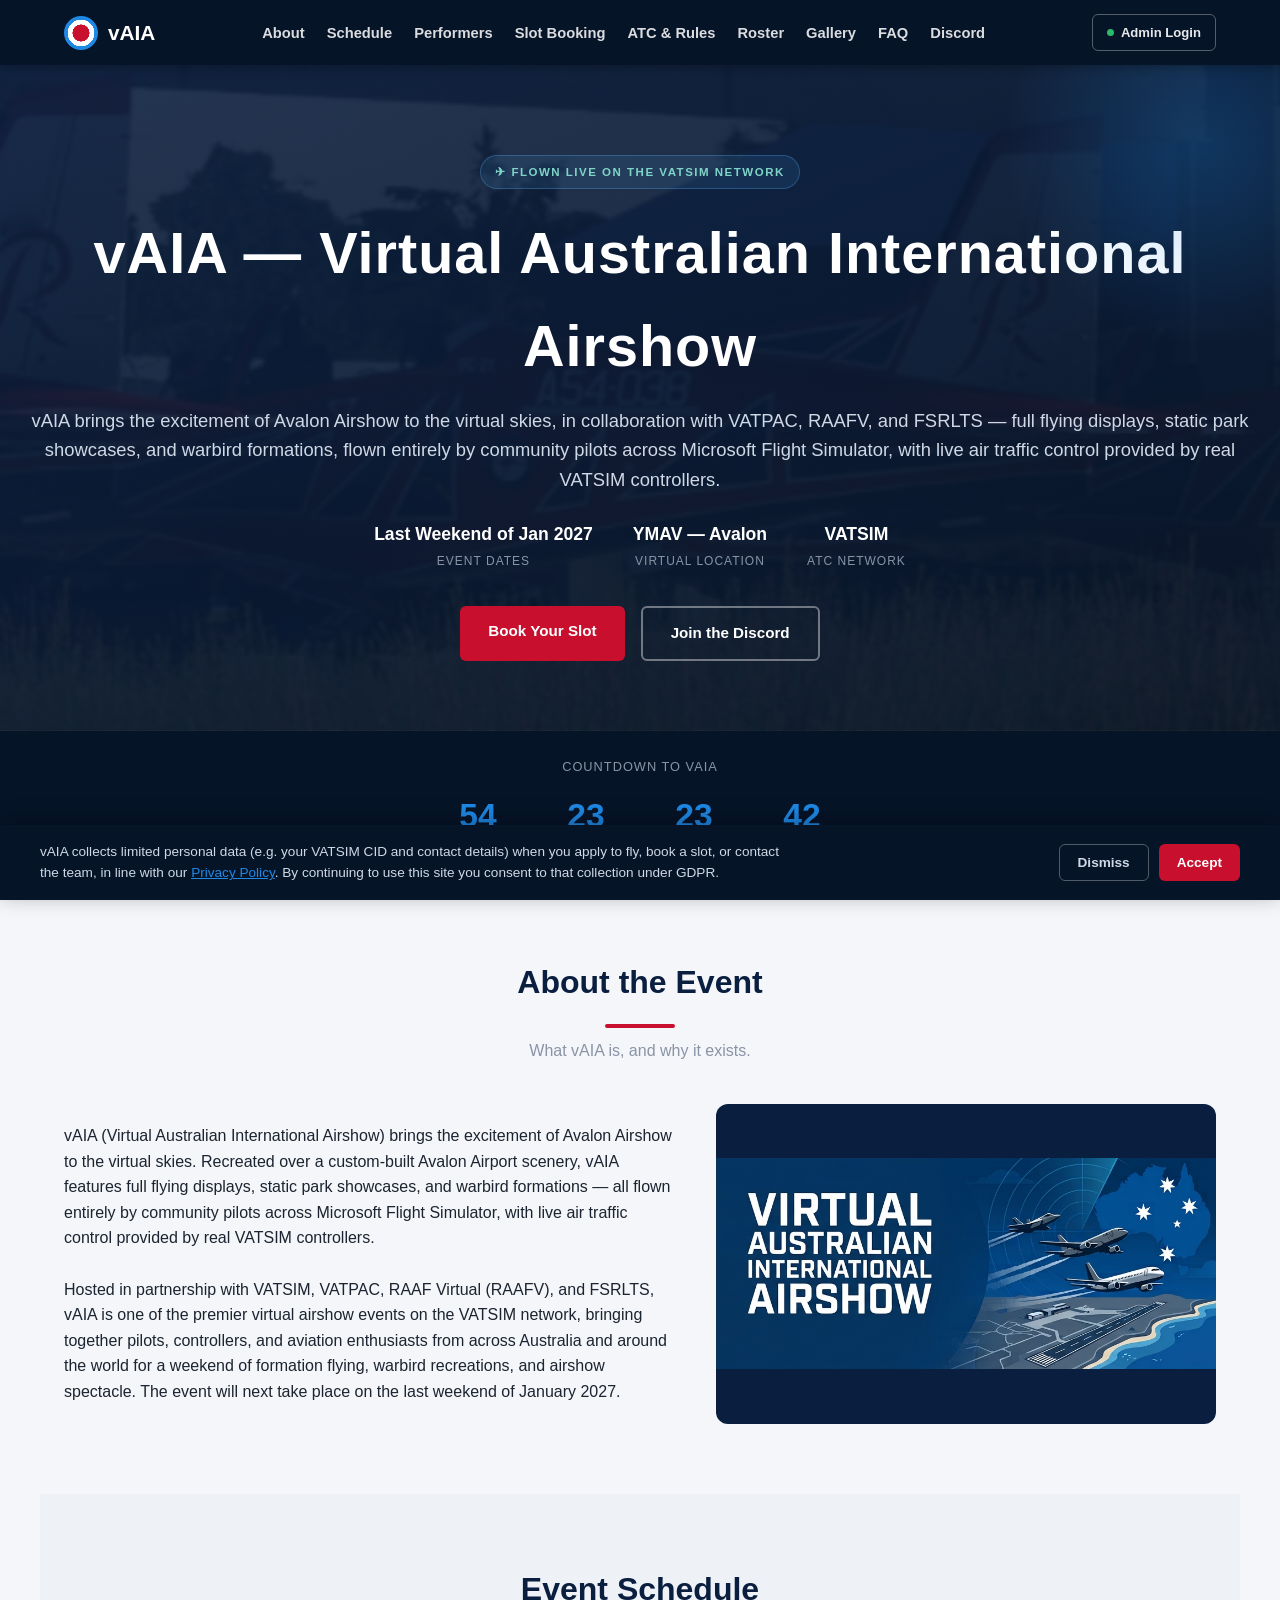
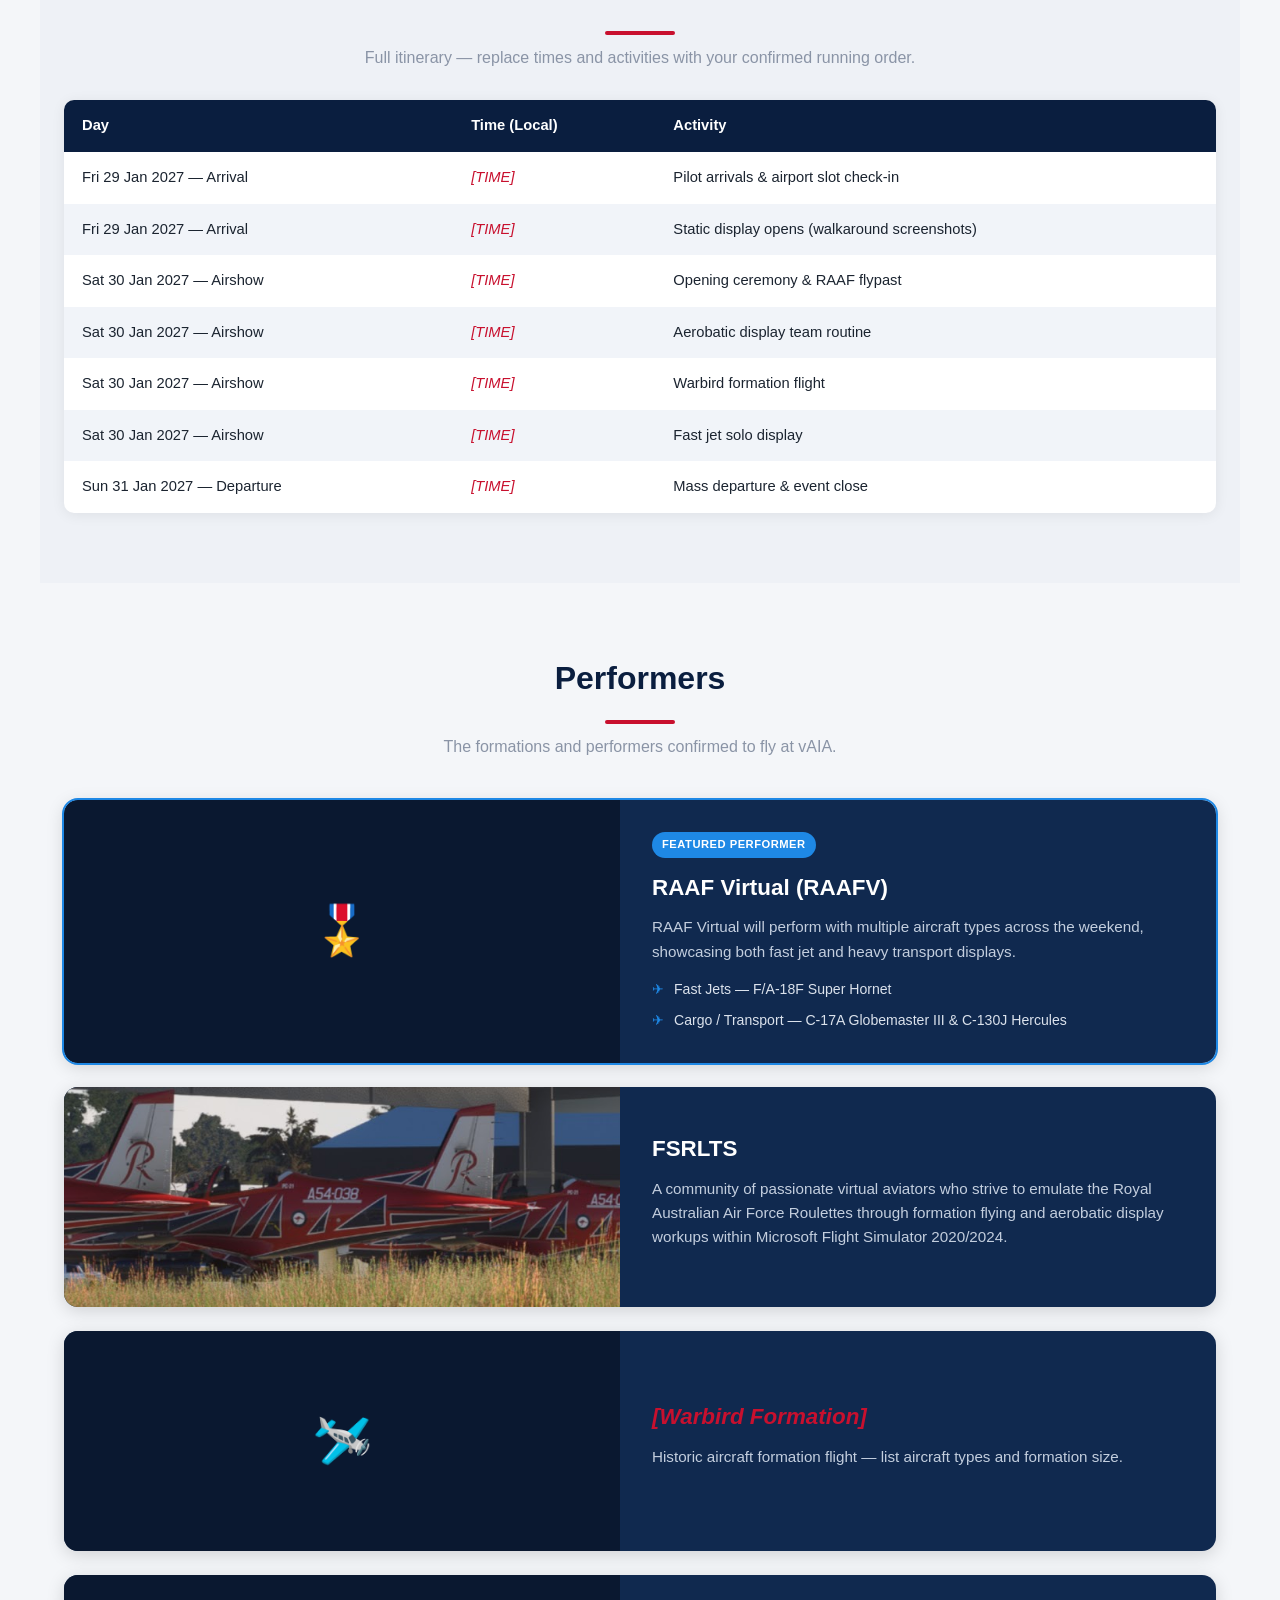
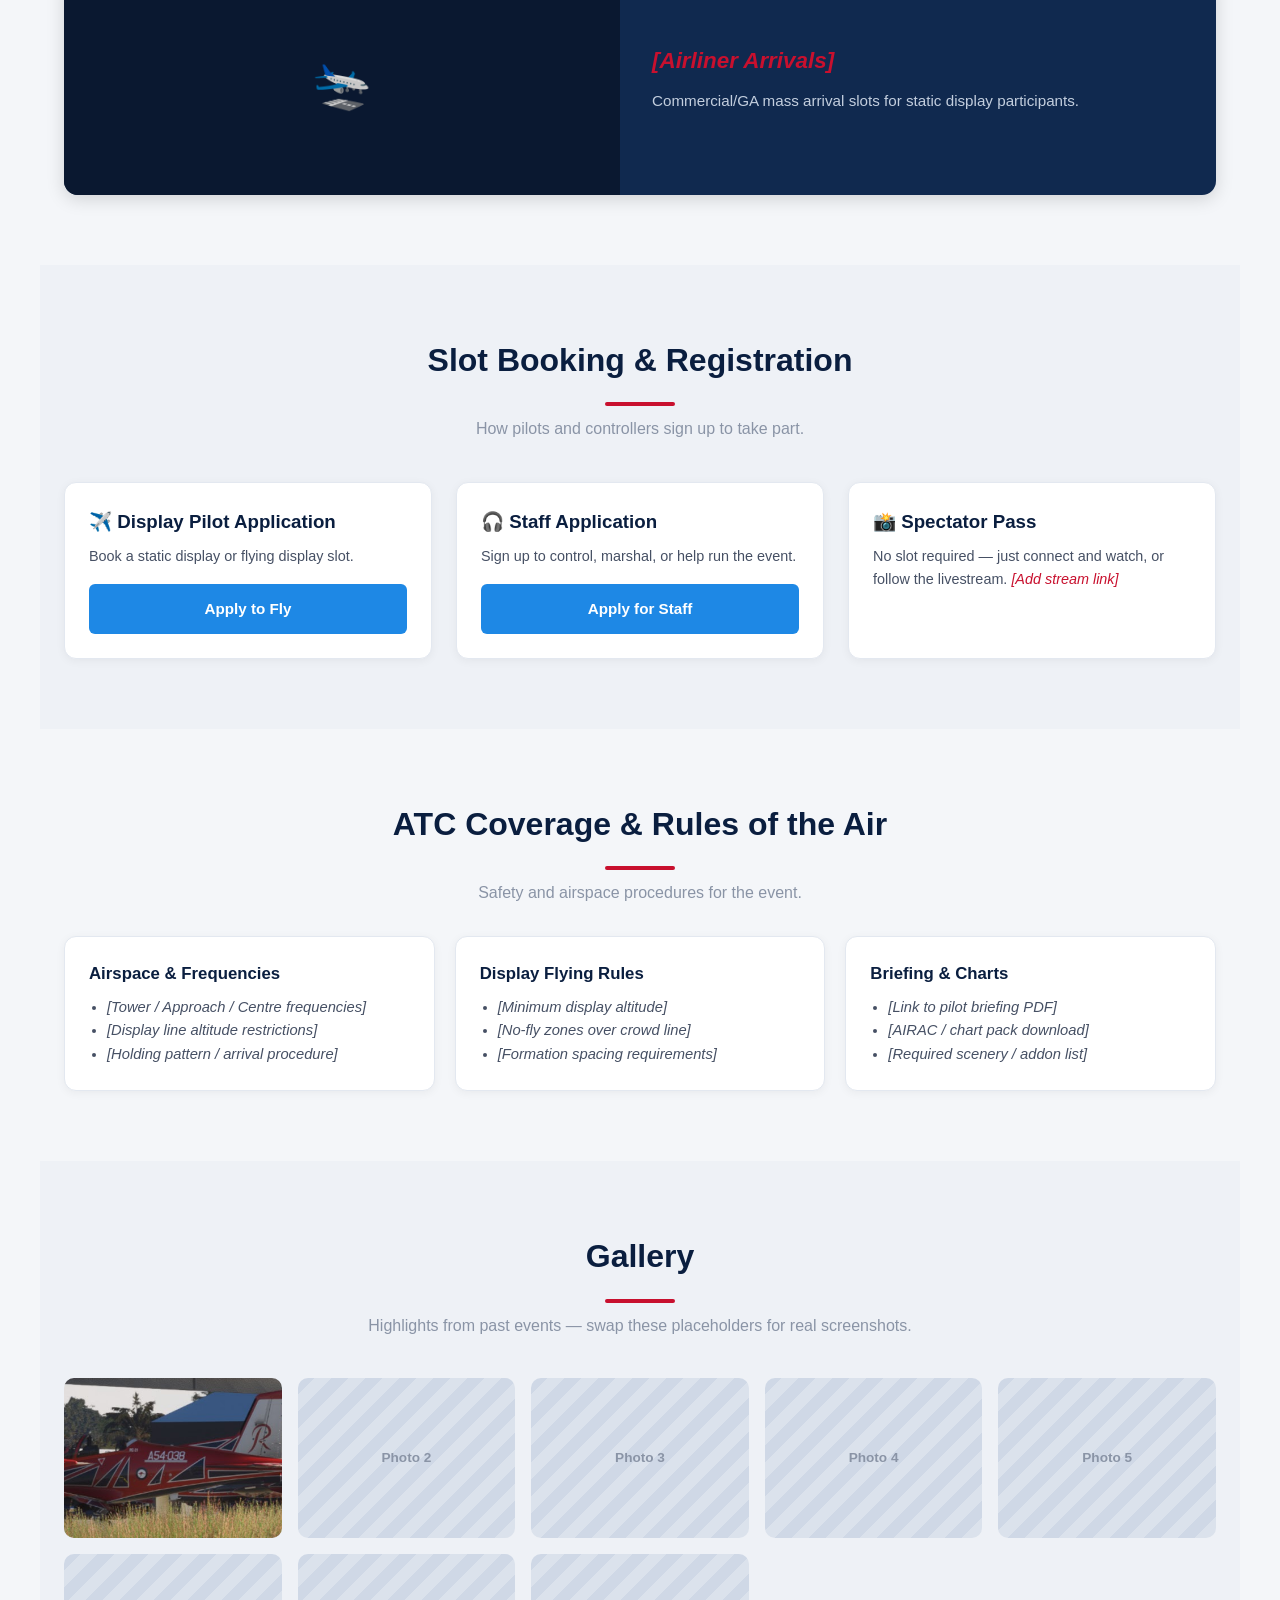
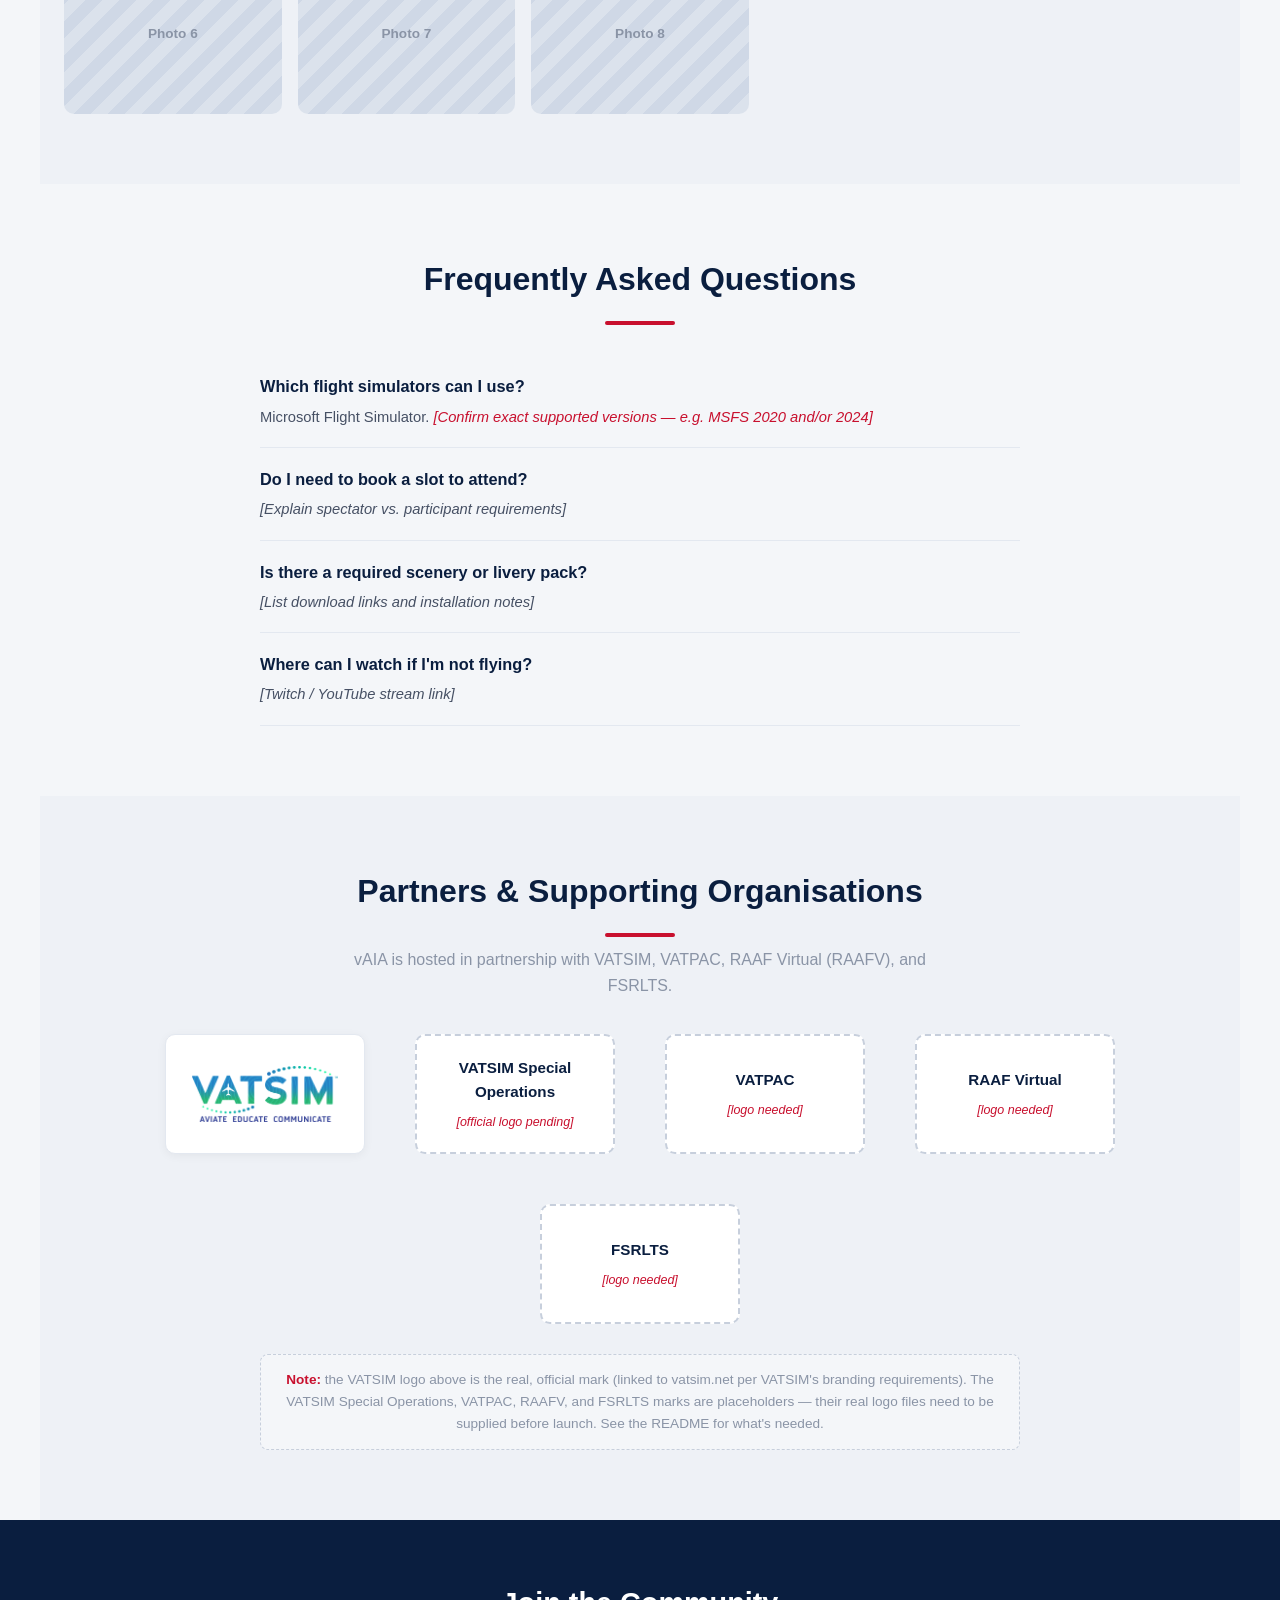
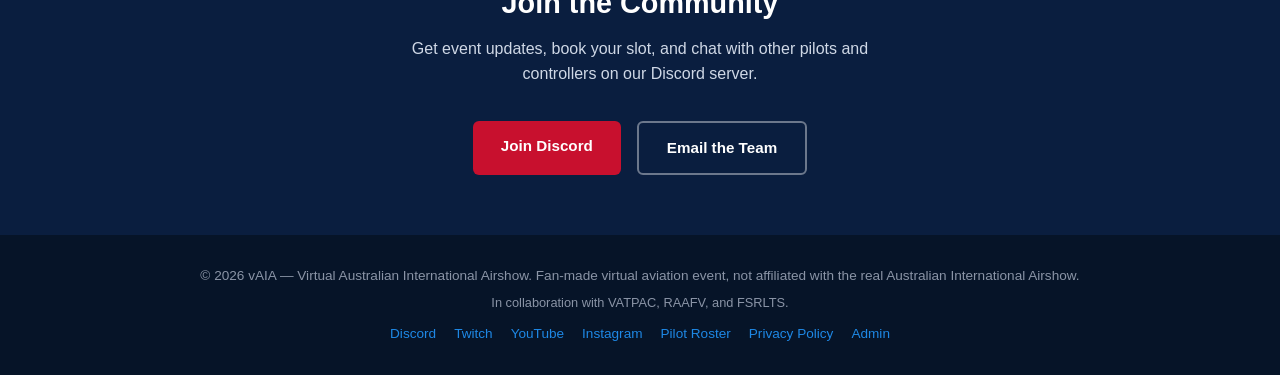
==== index.html @ a828936f "Reorganize assets/img/ into per-page folders - shared/   favicons + apple-touch-icon, used by every " ====
<!DOCTYPE html>
<html lang="en">
<head>
<meta charset="UTF-8">
<meta name="viewport" content="width=device-width, initial-scale=1.0">
<title>vAIA — Virtual Australian International Airshow</title>
<meta name="description" content="vAIA — Virtual Australian International Airshow, in collaboration with VATPAC, RAAFV, and FSRLTS. Flying displays, static park, and warbird formations flown by community pilots on Microsoft Flight Simulator with real VATSIM air traffic control.">
<link rel="icon" type="image/png" sizes="32x32" href="assets/img/shared/favicon-32.png">
<link rel="icon" type="image/png" sizes="64x64" href="assets/img/shared/favicon-64.png">
<link rel="apple-touch-icon" href="assets/img/shared/apple-touch-icon.png">
<style>
  :root {
    --navy: #0a1e3f;
    --navy-deep: #061428;
    --sky: #1e88e5;
    --raaf-red: #c8102e;
    --off-white: #f4f6f9;
    --grey: #8a94a6;
    --card-bg: #10294f;
  }
  * { box-sizing: border-box; margin: 0; padding: 0; }
  body {
    font-family: 'Segoe UI', Arial, sans-serif;
    background: var(--off-white);
    color: #1b2430;
    line-height: 1.6;
  }
  a { color: inherit; text-decoration: none; }
  .placeholder { color: var(--raaf-red); font-style: italic; }

  /* NAV */
  header {
    background: var(--navy-deep);
    color: white;
    position: sticky;
    top: 0;
    z-index: 100;
    box-shadow: 0 2px 10px rgba(0,0,0,0.3);
  }
  .nav-wrap {
    max-width: 1200px;
    margin: 0 auto;
    display: flex;
    align-items: center;
    justify-content: space-between;
    padding: 14px 24px;
    flex-wrap: wrap;
  }
  .brand { display: flex; align-items: center; gap: 10px; font-weight: 700; font-size: 1.3rem; }
  .roundel {
    width: 34px; height: 34px; border-radius: 50%;
    background: radial-gradient(circle, var(--raaf-red) 35%, white 36%, white 55%, var(--sky) 56%);
    flex-shrink: 0;
  }
  nav ul { list-style: none; display: flex; gap: 22px; flex-wrap: wrap; }
  nav a { font-size: 0.92rem; font-weight: 600; opacity: 0.85; transition: opacity 0.2s; }
  nav a:hover { opacity: 1; color: var(--sky); }

  /* HERO */
  .hero {
    background:
      linear-gradient(160deg, rgba(10,30,63,0.88) 0%, rgba(6,20,40,0.93) 100%),
      url('assets/img/home/hero/fsrlts-formation.jpg');
    background-size: cover;
    background-position: center 35%;
    color: white;
    text-align: center;
    padding: 90px 24px 70px;
    position: relative;
    overflow: hidden;
  }
  .hero::after {
    content: "";
    position: absolute;
    right: -120px; top: -120px;
    width: 400px; height: 400px;
    border-radius: 50%;
    background: radial-gradient(circle, rgba(30,136,229,0.25), transparent 70%);
  }
  .hero h1 {
    font-size: clamp(2.2rem, 5vw, 3.6rem);
    font-weight: 800;
    letter-spacing: 1px;
  }
  .hero .sub {
    margin-top: 14px;
    font-size: 1.15rem;
    color: #cfd8e6;
  }
  .hero .meta {
    margin-top: 26px;
    display: flex;
    justify-content: center;
    gap: 40px;
    flex-wrap: wrap;
    font-size: 0.95rem;
  }
  .hero .meta div strong { display: block; font-size: 1.1rem; color: white; }
  .hero .meta div span { color: var(--grey); text-transform: uppercase; font-size: 0.75rem; letter-spacing: 1px; }
  .cta-row { margin-top: 34px; display: flex; gap: 16px; justify-content: center; flex-wrap: wrap; }
  .btn {
    display: inline-block;
    padding: 13px 28px;
    border-radius: 6px;
    font-weight: 700;
    font-size: 0.95rem;
    transition: transform 0.15s, box-shadow 0.15s;
  }
  .btn-primary { background: var(--raaf-red); color: white; }
  .btn-secondary { background: transparent; color: white; border: 2px solid rgba(255,255,255,0.4); }
  .btn:hover { transform: translateY(-2px); box-shadow: 0 6px 16px rgba(0,0,0,0.3); }

  /* COUNTDOWN */
  .countdown {
    background: var(--navy-deep);
    color: white;
    padding: 26px 24px;
    text-align: center;
  }
  .countdown-grid {
    display: flex;
    justify-content: center;
    gap: 28px;
    flex-wrap: wrap;
    margin-top: 12px;
  }
  .countdown-grid .box { min-width: 80px; }
  .countdown-grid .num { font-size: 2.1rem; font-weight: 800; color: var(--sky); }
  .countdown-grid .lbl { font-size: 0.7rem; text-transform: uppercase; letter-spacing: 1px; color: var(--grey); }

  /* SECTIONS */
  section { padding: 70px 24px; max-width: 1200px; margin: 0 auto; }
  .section-title { text-align: center; margin-bottom: 12px; }
  .section-title h2 { font-size: 2rem; color: var(--navy); font-weight: 800; }
  .section-title p { color: var(--grey); max-width: 640px; margin: 10px auto 0; }
  .divider { width: 70px; height: 4px; background: var(--raaf-red); margin: 16px auto 0; border-radius: 2px; }

  /* ABOUT */
  .about-grid { display: grid; grid-template-columns: 1.1fr 0.9fr; gap: 40px; align-items: center; margin-top: 40px; }
  .about-grid .img-placeholder {
    background: var(--navy);
    border-radius: 12px;
    height: 320px;
    display: flex;
    align-items: center;
    justify-content: center;
    color: var(--grey);
    font-weight: 600;
    overflow: hidden;
  }
  .about-grid .img-placeholder img { width: 100%; height: 100%; object-fit: contain; display: block; }
  @media (max-width: 860px) { .about-grid { grid-template-columns: 1fr; } }

  /* SCHEDULE TABLE */
  table { width: 100%; border-collapse: collapse; margin-top: 30px; background: white; border-radius: 10px; overflow: hidden; box-shadow: 0 2px 14px rgba(0,0,0,0.07); }
  thead { background: var(--navy); color: white; }
  th, td { padding: 14px 18px; text-align: left; font-size: 0.92rem; }
  tbody tr:nth-child(even) { background: #f1f4f9; }
  tbody tr:hover { background: #e6edf7; }

  /* CARDS */
  .card-grid { display: grid; grid-template-columns: repeat(auto-fit, minmax(230px, 1fr)); gap: 24px; margin-top: 40px; }
  .card {
    background: var(--card-bg);
    color: white;
    border-radius: 12px;
    padding: 26px;
    box-shadow: 0 4px 18px rgba(0,0,0,0.15);
  }
  .card .icon { font-size: 1.8rem; margin-bottom: 10px; }
  .card h3 { font-size: 1.1rem; margin-bottom: 8px; }
  .card p { color: #c3cede; font-size: 0.9rem; }
  .card-img {
    width: calc(100% + 52px); height: 140px; overflow: hidden;
    margin: -26px -26px 16px -26px; border-radius: 12px 12px 0 0;
    background: #0a1830;
  }
  .card-img img { width: 100%; height: 100%; object-fit: cover; display: block; }

  /* PERFORMER BLOCKS — full-width */
  .performer-blocks { display: flex; flex-direction: column; gap: 24px; margin-top: 40px; }
  .performer-block {
    background: var(--card-bg); color: white; border-radius: 14px;
    display: flex; flex-wrap: wrap; overflow: hidden;
    box-shadow: 0 4px 18px rgba(0,0,0,0.15);
  }
  .performer-block.featured { outline: 2px solid var(--sky); }
  .performer-block .pb-media { flex: 1 1 320px; min-height: 220px; background: #0a1830; }
  .performer-block .pb-media img { width: 100%; height: 100%; object-fit: cover; display: block; min-height: 220px; }
  .performer-block .pb-media .icon { font-size: 3rem; height: 100%; display: flex; align-items: center; justify-content: center; }
  .performer-block .pb-body { flex: 1 1 360px; padding: 32px; display: flex; flex-direction: column; justify-content: center; }
  .performer-block .pb-badge {
    display: inline-block; background: var(--sky); color: white; font-size: 0.7rem; font-weight: 700;
    text-transform: uppercase; letter-spacing: 0.5px; padding: 4px 10px; border-radius: 20px;
    margin-bottom: 12px; width: fit-content;
  }
  .performer-block h3 { font-size: 1.4rem; margin-bottom: 10px; }
  .performer-block p { color: #c3cede; font-size: 0.95rem; margin-bottom: 14px; }
  .performer-block .pb-highlights { list-style: none; display: flex; flex-direction: column; gap: 8px; }
  .performer-block .pb-highlights li {
    color: #dbe2ec; font-size: 0.88rem; padding-left: 22px; position: relative;
  }
  .performer-block .pb-highlights li::before { content: "✈"; position: absolute; left: 0; color: var(--sky); }

  .light-card {
    background: white;
    border: 1px solid #e3e8f0;
    border-radius: 12px;
    padding: 24px;
    box-shadow: 0 2px 10px rgba(0,0,0,0.05);
  }

  /* RULES */
  .rules-list { margin-top: 30px; display: grid; grid-template-columns: repeat(auto-fit, minmax(260px,1fr)); gap: 20px; }
  .rules-list .light-card h3 { color: var(--navy); margin-bottom: 8px; font-size: 1.05rem; }
  .rules-list .light-card p, .rules-list .light-card li { color: #465064; font-size: 0.92rem; }
  .rules-list ul { padding-left: 18px; margin-top: 6px; }

  /* GALLERY */
  .gallery-grid { display: grid; grid-template-columns: repeat(auto-fit, minmax(200px,1fr)); gap: 16px; margin-top: 40px; }
  .gallery-grid .g-item {
    background: repeating-linear-gradient(135deg, #cfd8e6, #cfd8e6 12px, #dbe2ec 12px, #dbe2ec 24px);
    height: 160px;
    border-radius: 10px;
    display: flex; align-items: center; justify-content: center;
    color: var(--grey); font-size: 0.85rem; font-weight: 600;
    overflow: hidden;
  }
  .gallery-grid .g-item img { width: 100%; height: 100%; object-fit: cover; display: block; }

  /* FAQ */
  .faq-item { border-bottom: 1px solid #e3e8f0; padding: 18px 0; }
  .faq-item h3 { font-size: 1.02rem; color: var(--navy); margin-bottom: 6px; }
  .faq-item p { color: #465064; font-size: 0.92rem; }

  /* PARTNERS */
  .partner-row { display: flex; justify-content: center; gap: 50px; flex-wrap: wrap; margin-top: 36px; }
  .partner-badge {
    width: 140px; height: 70px;
    border: 2px dashed #c7cfdc;
    border-radius: 8px;
    display: flex; align-items: center; justify-content: center;
    color: var(--grey); font-size: 0.85rem; font-weight: 600;
  }

  /* CONTACT / FOOTER */
  .contact-band { background: var(--navy); color: white; text-align: center; padding: 60px 24px; }
  .contact-band h2 { font-size: 1.8rem; margin-bottom: 10px; }
  .contact-band p { color: #cfd8e6; max-width: 500px; margin: 0 auto 26px; }
  footer {
    background: var(--navy-deep);
    color: var(--grey);
    padding: 30px 24px;
    text-align: center;
    font-size: 0.85rem;
  }
  footer a { color: var(--sky); }
  .footer-links { margin-top: 10px; display: flex; gap: 18px; justify-content: center; flex-wrap: wrap; }

  .bg-alt { background: #eef1f6; }

  /* EYEBROW / VATSIM BADGE */
  .eyebrow {
    display: inline-flex; align-items: center; gap: 8px;
    font-size: 0.72rem; font-weight: 700; letter-spacing: 1.5px; text-transform: uppercase;
    color: #7fd4c8; background: rgba(74,158,218,0.12); border: 1px solid rgba(74,158,218,0.35);
    padding: 7px 14px; border-radius: 999px; margin-bottom: 18px;
  }

  /* NAV EXTRAS */
  .nav-login {
    display: inline-flex; align-items: center; gap: 7px;
    border: 1px solid rgba(255,255,255,0.35); border-radius: 6px;
    padding: 7px 14px; font-size: 0.82rem; font-weight: 700; color: white;
    opacity: 0.9;
  }
  .nav-login:hover { opacity: 1; border-color: var(--sky); color: var(--sky); }
  .nav-login .dot { width: 7px; height: 7px; border-radius: 50%; background: #2ecC71; }

  /* PARTNER LOGO CARDS */
  .partner-card {
    width: 200px; min-height: 120px;
    background: white;
    border: 1px solid #e3e8f0;
    border-radius: 10px;
    display: flex; flex-direction: column; align-items: center; justify-content: center;
    padding: 18px 20px;
    box-shadow: 0 2px 10px rgba(0,0,0,0.05);
    gap: 8px;
    text-align: center;
  }
  .partner-card.tbd { border: 2px dashed #c7cfdc; box-shadow: none; }
  .partner-card img { max-width: 100%; max-height: 56px; object-fit: contain; }
  .partner-card .ph-label { color: var(--raaf-red); font-style: italic; font-size: 0.78rem; }
  .partner-card .ph-name { color: var(--navy); font-weight: 700; font-size: 0.95rem; }
  .partner-note {
    max-width: 760px; margin: 30px auto 0; text-align: center;
    font-size: 0.85rem; color: var(--grey); background: #f4f6f9; border: 1px dashed #c7cfdc;
    border-radius: 8px; padding: 14px 18px;
  }
  .partner-note strong { color: var(--raaf-red); }

  /* GDPR CONSENT BANNER */
  #gdpr-banner {
    position: fixed; left: 0; right: 0; bottom: 0; z-index: 999;
    background: var(--navy-deep); color: #cfd8e6;
    padding: 16px 24px; box-shadow: 0 -4px 20px rgba(0,0,0,0.3);
    display: none;
  }
  #gdpr-banner.show { display: flex; }
  .gdpr-inner {
    max-width: 1200px; margin: 0 auto; width: 100%;
    display: flex; align-items: center; justify-content: space-between; gap: 24px; flex-wrap: wrap;
  }
  .gdpr-inner p { font-size: 0.85rem; max-width: 760px; }
  .gdpr-inner a { color: var(--sky); text-decoration: underline; }
  .gdpr-actions { display: flex; gap: 10px; flex-shrink: 0; }
  .gdpr-actions button {
    border: none; border-radius: 6px; padding: 10px 18px; font-weight: 700; font-size: 0.85rem; cursor: pointer;
  }
  #gdpr-accept { background: var(--raaf-red); color: white; }
  #gdpr-dismiss { background: transparent; color: #cfd8e6; border: 1px solid rgba(255,255,255,0.3) !important; }
</style>
</head>
<body>

<header>
  <div class="nav-wrap">
    <div class="brand"><span class="roundel"></span> vAIA</div>
    <nav>
      <ul>
        <li><a href="#about">About</a></li>
        <li><a href="#schedule">Schedule</a></li>
        <li><a href="#performers">Performers</a></li>
        <li><a href="#booking">Slot Booking</a></li>
        <li><a href="#rules">ATC &amp; Rules</a></li>
        <li><a href="roster.html">Roster</a></li>
        <li><a href="#gallery">Gallery</a></li>
        <li><a href="#faq">FAQ</a></li>
        <li><a href="https://discord.gg/auTg6SeTW8" target="_blank" rel="noopener">Discord</a></li>
      </ul>
    </nav>
    <a class="nav-login" href="admin.html" title="Admin login — requires the site to be deployed on Cloudflare Pages, see README">
      <span class="dot"></span> Admin Login
    </a>
  </div>
</header>

<!-- HERO -->
<div class="hero">
  <span class="eyebrow">✈ Flown live on the VATSIM Network</span>
  <h1>vAIA — Virtual Australian International Airshow</h1>
  <p class="sub">vAIA brings the excitement of Avalon Airshow to the virtual skies, in collaboration with VATPAC, RAAFV, and FSRLTS — full flying displays, static park showcases, and warbird formations, flown entirely by community pilots across Microsoft Flight Simulator, with live air traffic control provided by real VATSIM controllers.</p>
  <div class="meta">
    <div><strong>Last Weekend of Jan 2027</strong><span>Event Dates</span></div>
    <div><strong>YMAV — Avalon</strong><span>Virtual Location</span></div>
    <div><strong>VATSIM</strong><span>ATC Network</span></div>
  </div>
  <div class="cta-row">
    <a href="#booking" class="btn btn-primary">Book Your Slot</a>
    <a href="https://discord.gg/auTg6SeTW8" target="_blank" rel="noopener" class="btn btn-secondary">Join the Discord</a>
  </div>
</div>

<!-- COUNTDOWN -->
<div class="countdown">
  <div style="font-size:0.8rem; text-transform:uppercase; letter-spacing:1px; color:#8a94a6;">Countdown to vAIA</div>
  <div class="countdown-grid" id="countdown">
    <div class="box"><div class="num" id="cd-days">--</div><div class="lbl">Days</div></div>
    <div class="box"><div class="num" id="cd-hours">--</div><div class="lbl">Hours</div></div>
    <div class="box"><div class="num" id="cd-mins">--</div><div class="lbl">Minutes</div></div>
    <div class="box"><div class="num" id="cd-secs">--</div><div class="lbl">Seconds</div></div>
  </div>
</div>
<script>
  // Last weekend of January 2027 — Saturday 30 Jan, 09:00 AEDT
  var EVENT_DATE = new Date("2027-01-30T09:00:00+11:00");
  function tickCountdown() {
    var now = new Date();
    var diff = EVENT_DATE - now;
    if (diff < 0) diff = 0;
    var d = Math.floor(diff / (1000*60*60*24));
    var h = Math.floor((diff / (1000*60*60)) % 24);
    var m = Math.floor((diff / (1000*60)) % 60);
    var s = Math.floor((diff / 1000) % 60);
    document.getElementById('cd-days').textContent = d;
    document.getElementById('cd-hours').textContent = h;
    document.getElementById('cd-mins').textContent = m;
    document.getElementById('cd-secs').textContent = s;
  }
  tickCountdown();
  setInterval(tickCountdown, 1000);
</script>

<!-- ABOUT -->
<section id="about">
  <div class="section-title">
    <h2>About the Event</h2>
    <div class="divider"></div>
    <p>What vAIA is, and why it exists.</p>
  </div>
  <div class="about-grid">
    <div>
      <p>vAIA (Virtual Australian International Airshow) brings the excitement of Avalon Airshow to the virtual skies. Recreated over a custom-built Avalon Airport scenery, vAIA features full flying displays, static park showcases, and warbird formations — all flown entirely by community pilots across Microsoft Flight Simulator, with live air traffic control provided by real VATSIM controllers.</p>
      <br>
      <p>Hosted in partnership with VATSIM, VATPAC, RAAF Virtual (RAAFV), and FSRLTS, vAIA is one of the premier virtual airshow events on the VATSIM network, bringing together pilots, controllers, and aviation enthusiasts from across Australia and around the world for a weekend of formation flying, warbird recreations, and airshow spectacle. The event will next take place on the last weekend of January 2027.</p>
    </div>
    <div class="img-placeholder"><img src="assets/img/home/hero-banner.png" alt="Virtual Australian International Airshow"></div>
  </div>
</section>

<!-- SCHEDULE -->
<section id="schedule" class="bg-alt">
  <div class="section-title">
    <h2>Event Schedule</h2>
    <div class="divider"></div>
    <p>Full itinerary — replace times and activities with your confirmed running order.</p>
  </div>
  <table>
    <thead>
      <tr><th>Day</th><th>Time (Local)</th><th>Activity</th></tr>
    </thead>
    <tbody>
      <tr><td>Fri 29 Jan 2027 — Arrival</td><td class="placeholder">[TIME]</td><td>Pilot arrivals &amp; airport slot check-in</td></tr>
      <tr><td>Fri 29 Jan 2027 — Arrival</td><td class="placeholder">[TIME]</td><td>Static display opens (walkaround screenshots)</td></tr>
      <tr><td>Sat 30 Jan 2027 — Airshow</td><td class="placeholder">[TIME]</td><td>Opening ceremony &amp; RAAF flypast</td></tr>
      <tr><td>Sat 30 Jan 2027 — Airshow</td><td class="placeholder">[TIME]</td><td>Aerobatic display team routine</td></tr>
      <tr><td>Sat 30 Jan 2027 — Airshow</td><td class="placeholder">[TIME]</td><td>Warbird formation flight</td></tr>
      <tr><td>Sat 30 Jan 2027 — Airshow</td><td class="placeholder">[TIME]</td><td>Fast jet solo display</td></tr>
      <tr><td>Sun 31 Jan 2027 — Departure</td><td class="placeholder">[TIME]</td><td>Mass departure &amp; event close</td></tr>
    </tbody>
  </table>
</section>

<!-- PERFORMERS -->
<section id="performers">
  <div class="section-title">
    <h2>Performers</h2>
    <div class="divider"></div>
    <p>The formations and performers confirmed to fly at vAIA.</p>
  </div>
  <div class="performer-blocks" id="performers-grid">
    <div class="performer-block"><div class="pb-body"><p>Loading performers…</p></div></div>
  </div>
</section>

<!-- SLOT BOOKING -->
<section id="booking" class="bg-alt">
  <div class="section-title">
    <h2>Slot Booking &amp; Registration</h2>
    <div class="divider"></div>
    <p>How pilots and controllers sign up to take part.</p>
  </div>
  <div class="card-grid" style="margin-top:40px;">
    <div class="light-card">
      <h3 style="color:var(--navy); margin-bottom:8px;">✈️ Display Pilot Application</h3>
      <p style="color:#465064; font-size:0.9rem; margin-bottom:16px;">Book a static display or flying display slot.</p>
      <a href="https://docs.google.com/forms/d/e/1FAIpQLSczLC2YddvE0TF65_nK7hlp-0e9uKzeDieJrSQvYlrfRzieaA/viewform?usp=sharing&ouid=101338411277265161935" target="_blank" rel="noopener" class="btn btn-primary" style="background:var(--sky); width:100%; text-align:center;">Apply to Fly</a>
    </div>
    <div class="light-card">
      <h3 style="color:var(--navy); margin-bottom:8px;">🎧 Staff Application</h3>
      <p style="color:#465064; font-size:0.9rem; margin-bottom:16px;">Sign up to control, marshal, or help run the event.</p>
      <a href="https://docs.google.com/forms/d/e/1FAIpQLScRJzYrMvM5bfazUnrRjLF8vN2BPhI6crrK4Ks5C0MYloBtSA/viewform?usp=sharing&ouid=101338411277265161935" target="_blank" rel="noopener" class="btn btn-primary" style="background:var(--sky); width:100%; text-align:center;">Apply for Staff</a>
    </div>
    <div class="light-card">
      <h3 style="color:var(--navy); margin-bottom:8px;">📸 Spectator Pass</h3>
      <p style="color:#465064; font-size:0.9rem;">No slot required — just connect and watch, or follow the livestream. <span class="placeholder">[Add stream link]</span></p>
    </div>
  </div>
</section>

<!-- ATC & RULES -->
<section id="rules">
  <div class="section-title">
    <h2>ATC Coverage &amp; Rules of the Air</h2>
    <div class="divider"></div>
    <p>Safety and airspace procedures for the event.</p>
  </div>
  <div class="rules-list">
    <div class="light-card">
      <h3>Airspace &amp; Frequencies</h3>
      <ul>
        <li class="placeholder">[Tower / Approach / Centre frequencies]</li>
        <li class="placeholder">[Display line altitude restrictions]</li>
        <li class="placeholder">[Holding pattern / arrival procedure]</li>
      </ul>
    </div>
    <div class="light-card">
      <h3>Display Flying Rules</h3>
      <ul>
        <li class="placeholder">[Minimum display altitude]</li>
        <li class="placeholder">[No-fly zones over crowd line]</li>
        <li class="placeholder">[Formation spacing requirements]</li>
      </ul>
    </div>
    <div class="light-card">
      <h3>Briefing &amp; Charts</h3>
      <ul>
        <li class="placeholder">[Link to pilot briefing PDF]</li>
        <li class="placeholder">[AIRAC / chart pack download]</li>
        <li class="placeholder">[Required scenery / addon list]</li>
      </ul>
    </div>
  </div>
</section>

<!-- GALLERY -->
<section id="gallery" class="bg-alt">
  <div class="section-title">
    <h2>Gallery</h2>
    <div class="divider"></div>
    <p>Highlights from past events — swap these placeholders for real screenshots.</p>
  </div>
  <div class="gallery-grid" id="gallery-grid">
    <div class="g-item">Loading…</div>
  </div>
</section>

<!-- FAQ -->
<section id="faq">
  <div class="section-title">
    <h2>Frequently Asked Questions</h2>
    <div class="divider"></div>
  </div>
  <div style="max-width:760px; margin:30px auto 0;">
    <div class="faq-item">
      <h3>Which flight simulators can I use?</h3>
      <p>Microsoft Flight Simulator. <span class="placeholder">[Confirm exact supported versions — e.g. MSFS 2020 and/or 2024]</span></p>
    </div>
    <div class="faq-item">
      <h3>Do I need to book a slot to attend?</h3>
      <p class="placeholder">[Explain spectator vs. participant requirements]</p>
    </div>
    <div class="faq-item">
      <h3>Is there a required scenery or livery pack?</h3>
      <p class="placeholder">[List download links and installation notes]</p>
    </div>
    <div class="faq-item">
      <h3>Where can I watch if I'm not flying?</h3>
      <p class="placeholder">[Twitch / YouTube stream link]</p>
    </div>
  </div>
</section>

<!-- PARTNERS -->
<section id="partners" class="bg-alt">
  <div class="section-title">
    <h2>Partners &amp; Supporting Organisations</h2>
    <div class="divider"></div>
    <p>vAIA is hosted in partnership with VATSIM, VATPAC, RAAF Virtual (RAAFV), and FSRLTS.</p>
  </div>
  <div class="partner-row">
    <a class="partner-card" href="https://www.vatsim.net" target="_blank" rel="noopener">
      <img src="assets/img/home/vatsim-logo.png" alt="VATSIM">
    </a>
    <a class="partner-card tbd" href="https://www.vatsim.net" target="_blank" rel="noopener">
      <span class="ph-name">VATSIM Special Operations</span>
      <span class="ph-label">[official logo pending]</span>
    </a>
    <div class="partner-card tbd">
      <span class="ph-name">VATPAC</span>
      <span class="ph-label">[logo needed]</span>
    </div>
    <div class="partner-card tbd">
      <span class="ph-name">RAAF Virtual</span>
      <span class="ph-label">[logo needed]</span>
    </div>
    <div class="partner-card tbd">
      <span class="ph-name">FSRLTS</span>
      <span class="ph-label">[logo needed]</span>
    </div>
  </div>
  <div class="partner-note">
    <strong>Note:</strong> the VATSIM logo above is the real, official mark (linked to vatsim.net per VATSIM's branding requirements). The VATSIM Special Operations, VATPAC, RAAFV, and FSRLTS marks are placeholders — their real logo files need to be supplied before launch. See the README for what's needed.
  </div>
</section>

<!-- CONTACT -->
<div class="contact-band" id="contact">
  <h2>Join the Community</h2>
  <p>Get event updates, book your slot, and chat with other pilots and controllers on our Discord server.</p>
  <div class="cta-row">
    <a href="https://discord.gg/auTg6SeTW8" target="_blank" rel="noopener" class="btn btn-primary">Join Discord</a>
    <a href="mailto:angusjones185@gmail.com" class="btn btn-secondary">Email the Team</a>
  </div>
</div>

<footer>
  <div>© <span id="year"></span> vAIA — Virtual Australian International Airshow. Fan-made virtual aviation event, not affiliated with the real Australian International Airshow.</div>
  <div style="margin-top:6px; font-size:0.8rem; color:var(--grey);">In collaboration with VATPAC, RAAFV, and FSRLTS.</div>
  <div class="footer-links">
    <a href="https://discord.gg/auTg6SeTW8" target="_blank" rel="noopener">Discord</a>
    <a href="#">Twitch</a>
    <a href="#">YouTube</a>
    <a href="#">Instagram</a>
    <a href="roster.html">Pilot Roster</a>
    <a href="privacy.html">Privacy Policy</a>
    <a href="admin.html">Admin</a>
  </div>
</footer>

<!-- GDPR CONSENT -->
<div id="gdpr-banner">
  <div class="gdpr-inner">
    <p>vAIA collects limited personal data (e.g. your VATSIM CID and contact details) when you apply to fly, book a slot, or contact the team, in line with our <a href="privacy.html">Privacy Policy</a>. By continuing to use this site you consent to that collection under GDPR.</p>
    <div class="gdpr-actions">
      <button id="gdpr-dismiss" type="button">Dismiss</button>
      <button id="gdpr-accept" type="button">Accept</button>
    </div>
  </div>
</div>

<script>
  document.getElementById('year').textContent = new Date().getFullYear();

  // Performers: try the live API first (Cloudflare Pages), fall back to the
  // bundled static JSON (works even on plain GitHub Pages with no backend).
  (function () {
    var grid = document.getElementById('performers-grid');
    function render(list) {
      if (!Array.isArray(list) || !list.length) {
        grid.innerHTML = '<div class="performer-block"><div class="pb-body"><p>No performers announced yet — check back soon.</p></div></div>';
        return;
      }
      grid.innerHTML = list.map(function (p) {
        var title = p.title || '';
        var isPlaceholder = title.indexOf('[') === 0;
        var media = p.image
          ? '<div class="pb-media"><img src="' + p.image + '" alt="' + title + '" ' +
            'onerror="this.parentElement.innerHTML=\'<div class=&quot;icon&quot;>' + (p.icon || '✈️') + '</div>\'"></div>'
          : '<div class="pb-media"><div class="icon">' + (p.icon || '✈️') + '</div></div>';
        var badge = p.featured ? '<span class="pb-badge">Featured Performer</span>' : '';
        var highlights = Array.isArray(p.highlights) && p.highlights.length
          ? '<ul class="pb-highlights">' + p.highlights.map(function (h) { return '<li>' + h + '</li>'; }).join('') + '</ul>'
          : '';
        return '<div class="performer-block' + (p.featured ? ' featured' : '') + '">' +
          media +
          '<div class="pb-body">' +
          badge +
          '<h3' + (isPlaceholder ? ' class="placeholder"' : '') + '>' + title + '</h3>' +
          '<p>' + (p.description || '') + '</p>' +
          highlights +
          '</div>' +
          '</div>';
      }).join('');
    }
    fetch('/api/performers')
      .then(function (r) { if (!r.ok) throw new Error('no api'); return r.json(); })
      .then(render)
      .catch(function () {
        fetch('data/performers.json').then(function (r) { return r.json(); }).then(render).catch(function () {
          grid.innerHTML = '<div class="performer-block"><div class="pb-body"><p>Performers list unavailable.</p></div></div>';
        });
      });
  })();

  // Gallery: same live-API-then-static-fallback pattern, reading images from data/gallery.json.
  (function () {
    var grid = document.getElementById('gallery-grid');
    function render(list) {
      if (!Array.isArray(list) || !list.length) {
        grid.innerHTML = '<div class="g-item">No photos yet</div>';
        return;
      }
      grid.innerHTML = list.map(function (item) {
        var alt = item.alt || 'Gallery photo';
        if (item.image) {
          return '<div class="g-item"><img src="' + item.image + '" alt="' + alt + '" ' +
            'onerror="this.parentElement.textContent=\'' + alt.replace(/'/g, "\\'") + '\'"></div>';
        }
        return '<div class="g-item">' + alt + '</div>';
      }).join('');
    }
    fetch('/api/gallery')
      .then(function (r) { if (!r.ok) throw new Error('no api'); return r.json(); })
      .then(render)
      .catch(function () {
        fetch('data/gallery.json').then(function (r) { return r.json(); }).then(render).catch(function () {
          grid.innerHTML = '<div class="g-item">Gallery unavailable</div>';
        });
      });
  })();

  (function () {
    var KEY = 'vaia-gdpr-consent';
    var banner = document.getElementById('gdpr-banner');
    if (!localStorage.getItem(KEY)) {
      banner.classList.add('show');
    }
    function dismiss() {
      localStorage.setItem(KEY, '1');
      banner.classList.remove('show');
    }
    document.getElementById('gdpr-accept').addEventListener('click', dismiss);
    document.getElementById('gdpr-dismiss').addEventListener('click', dismiss);
  })();
</script>

</body>
</html>
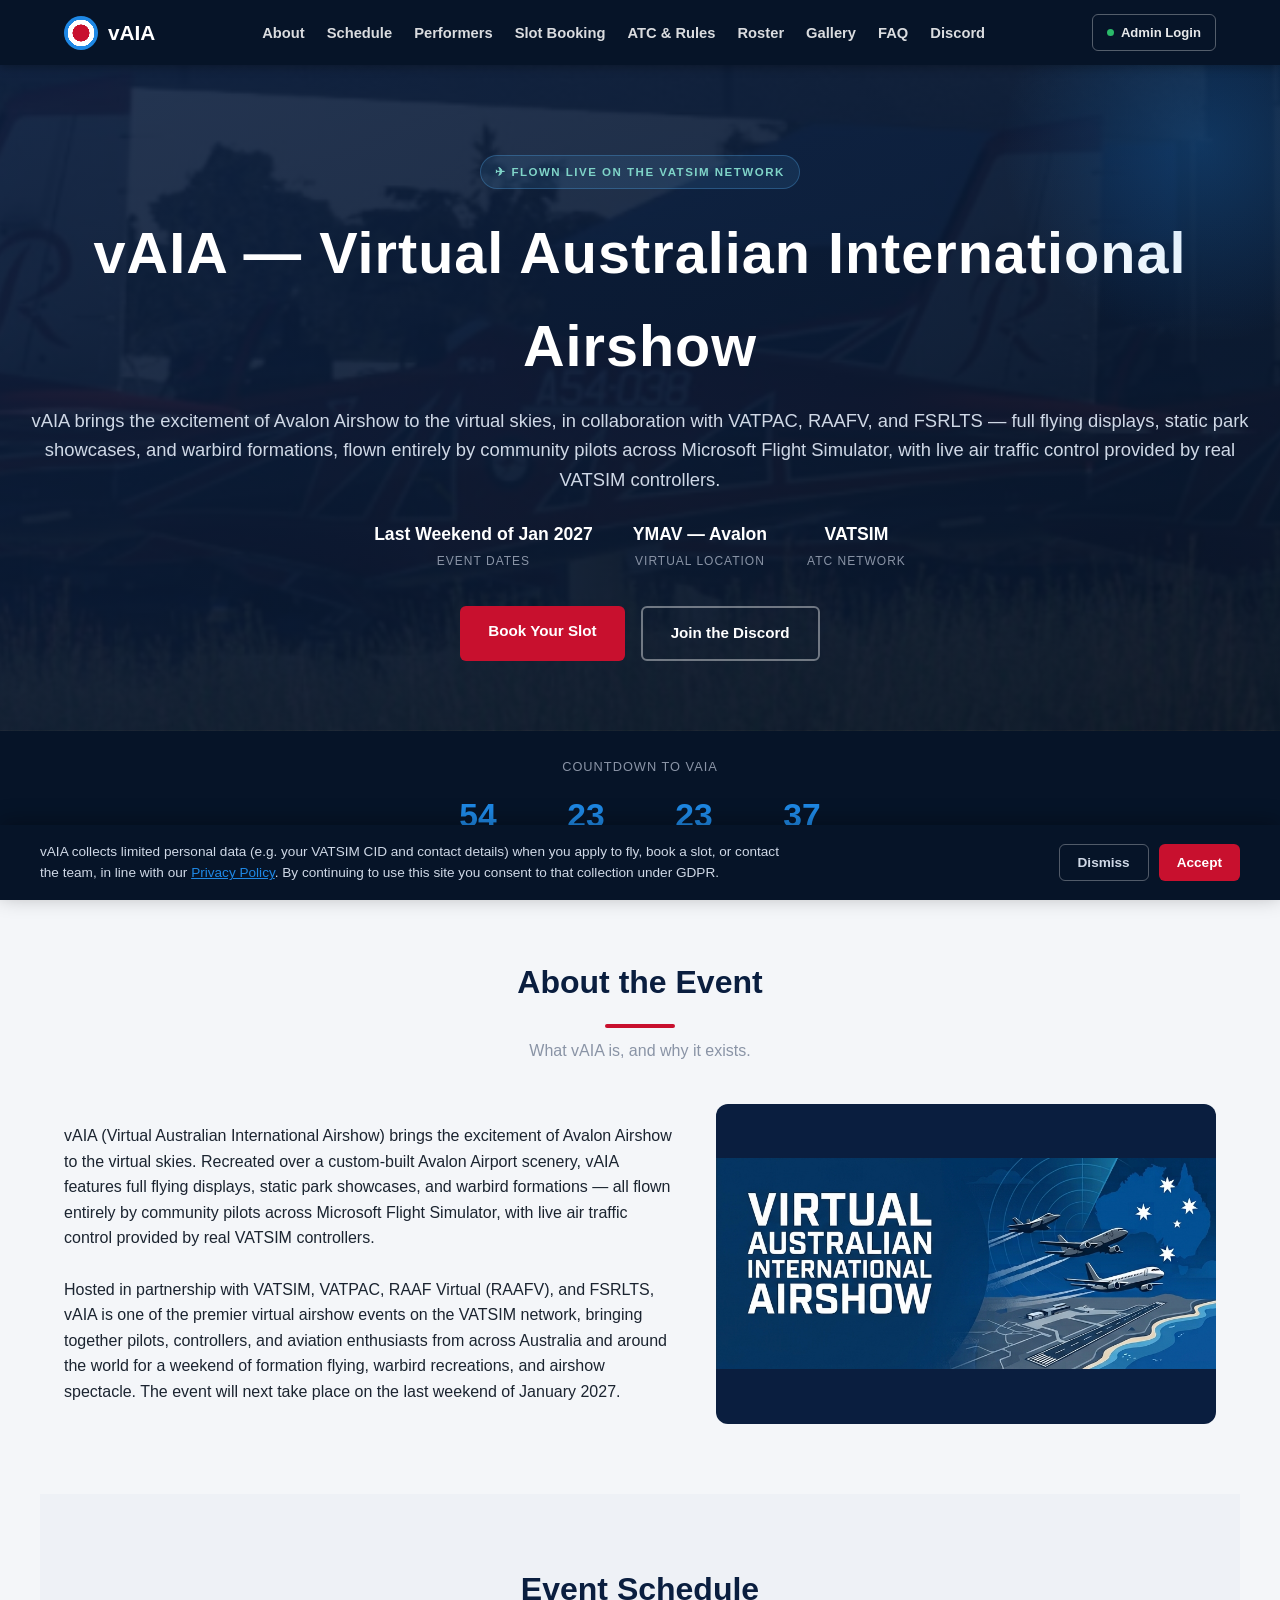
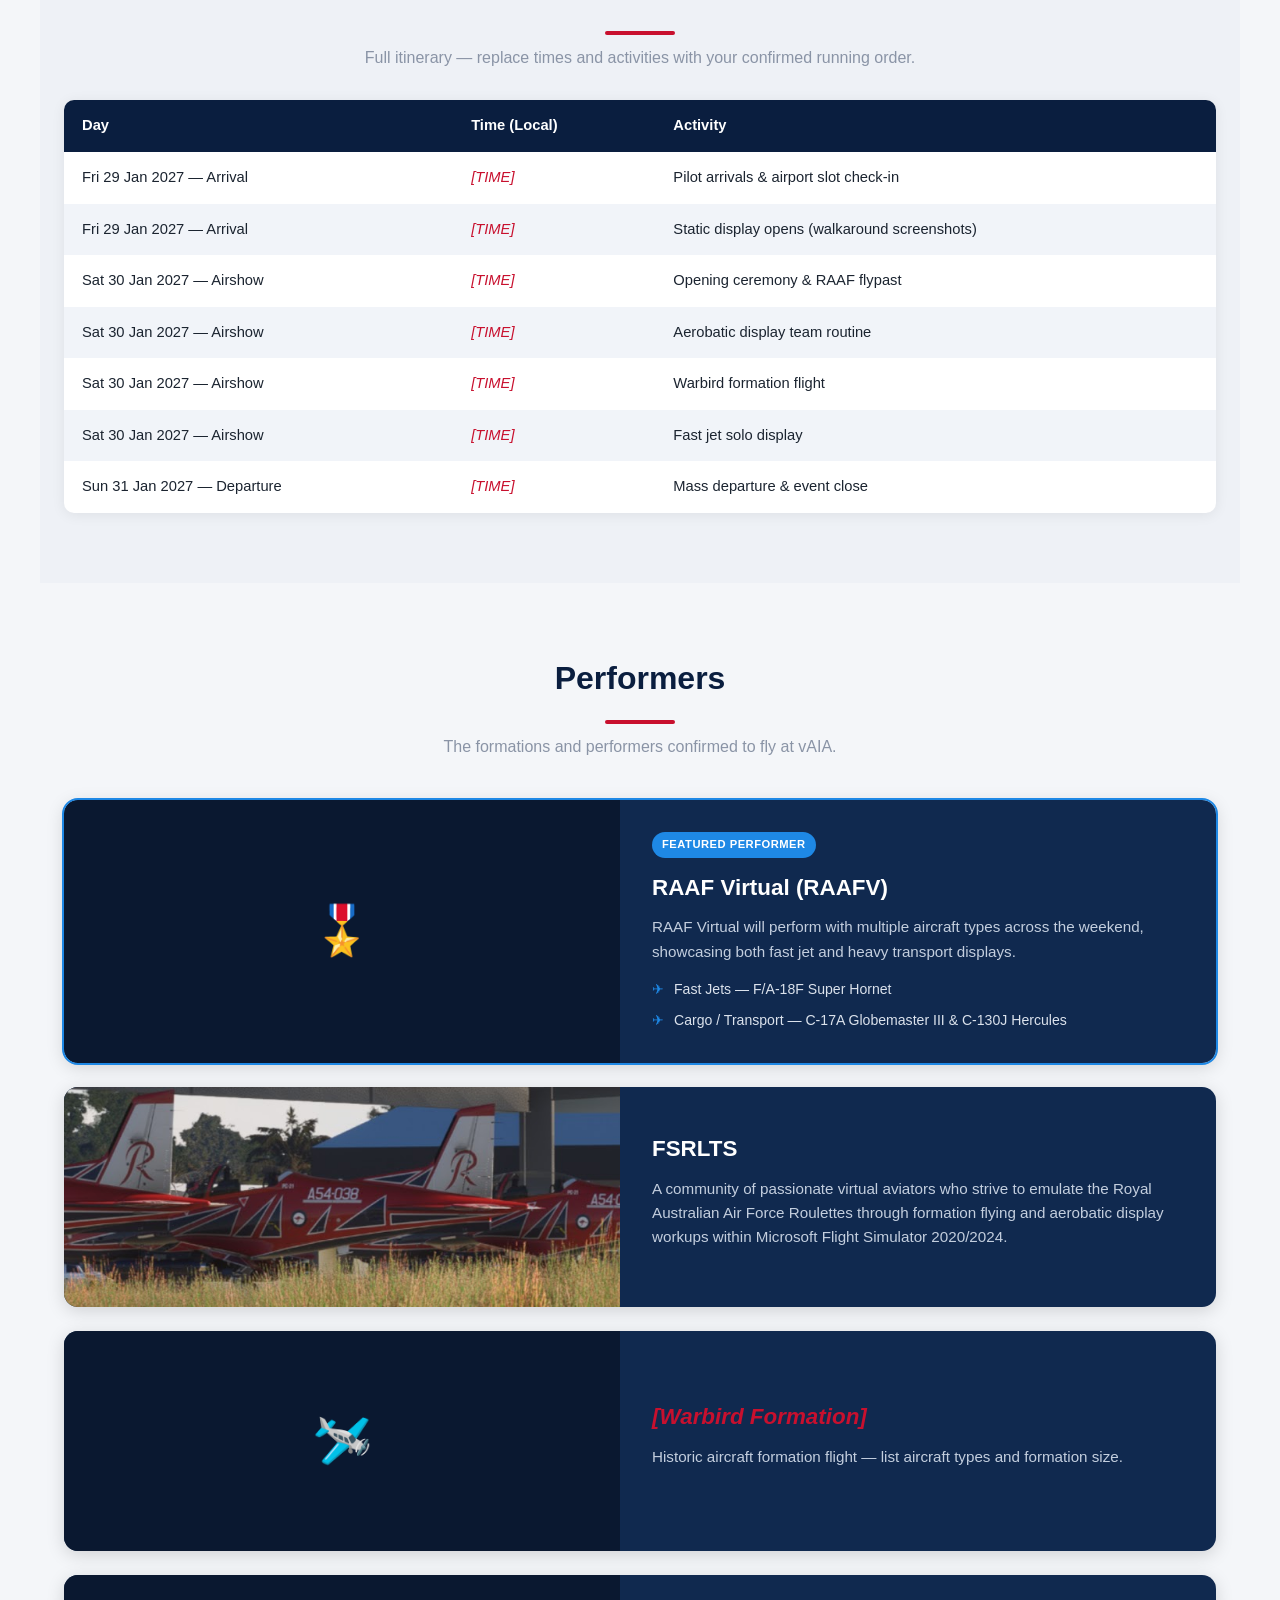
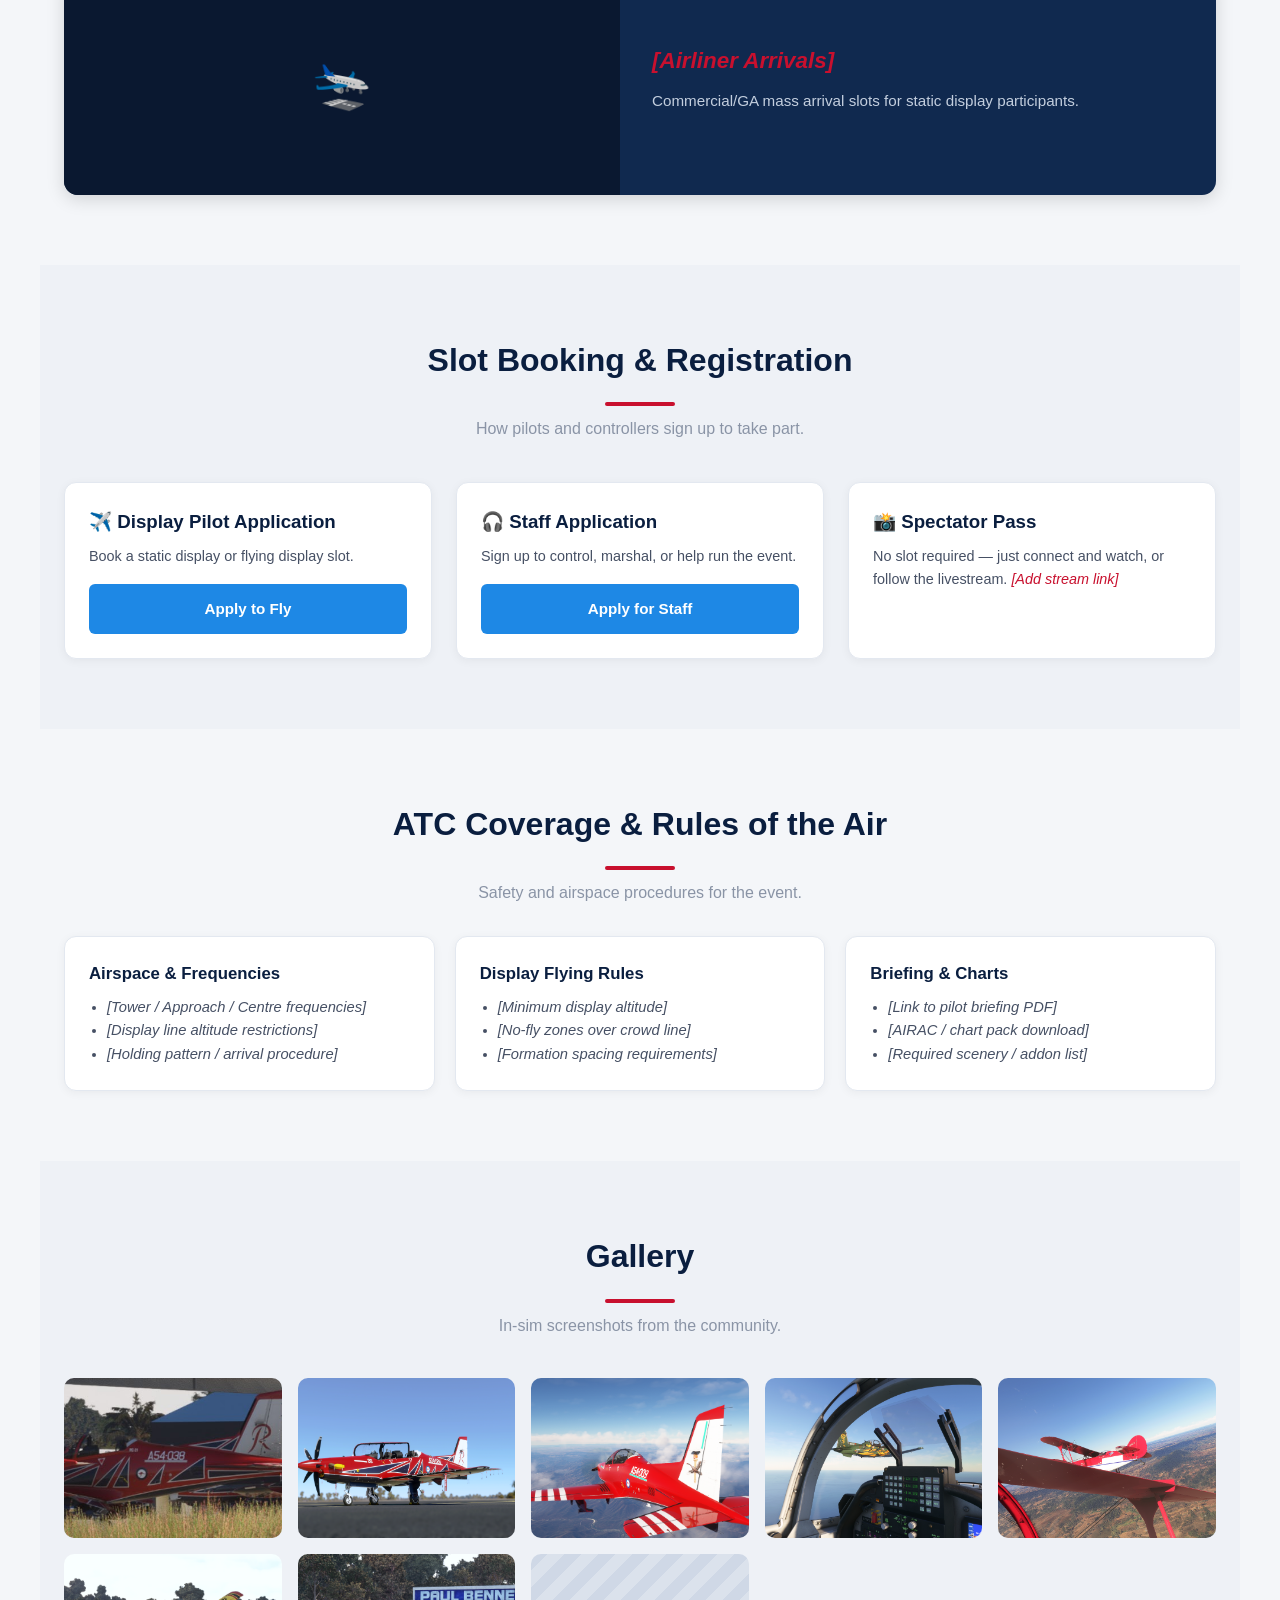
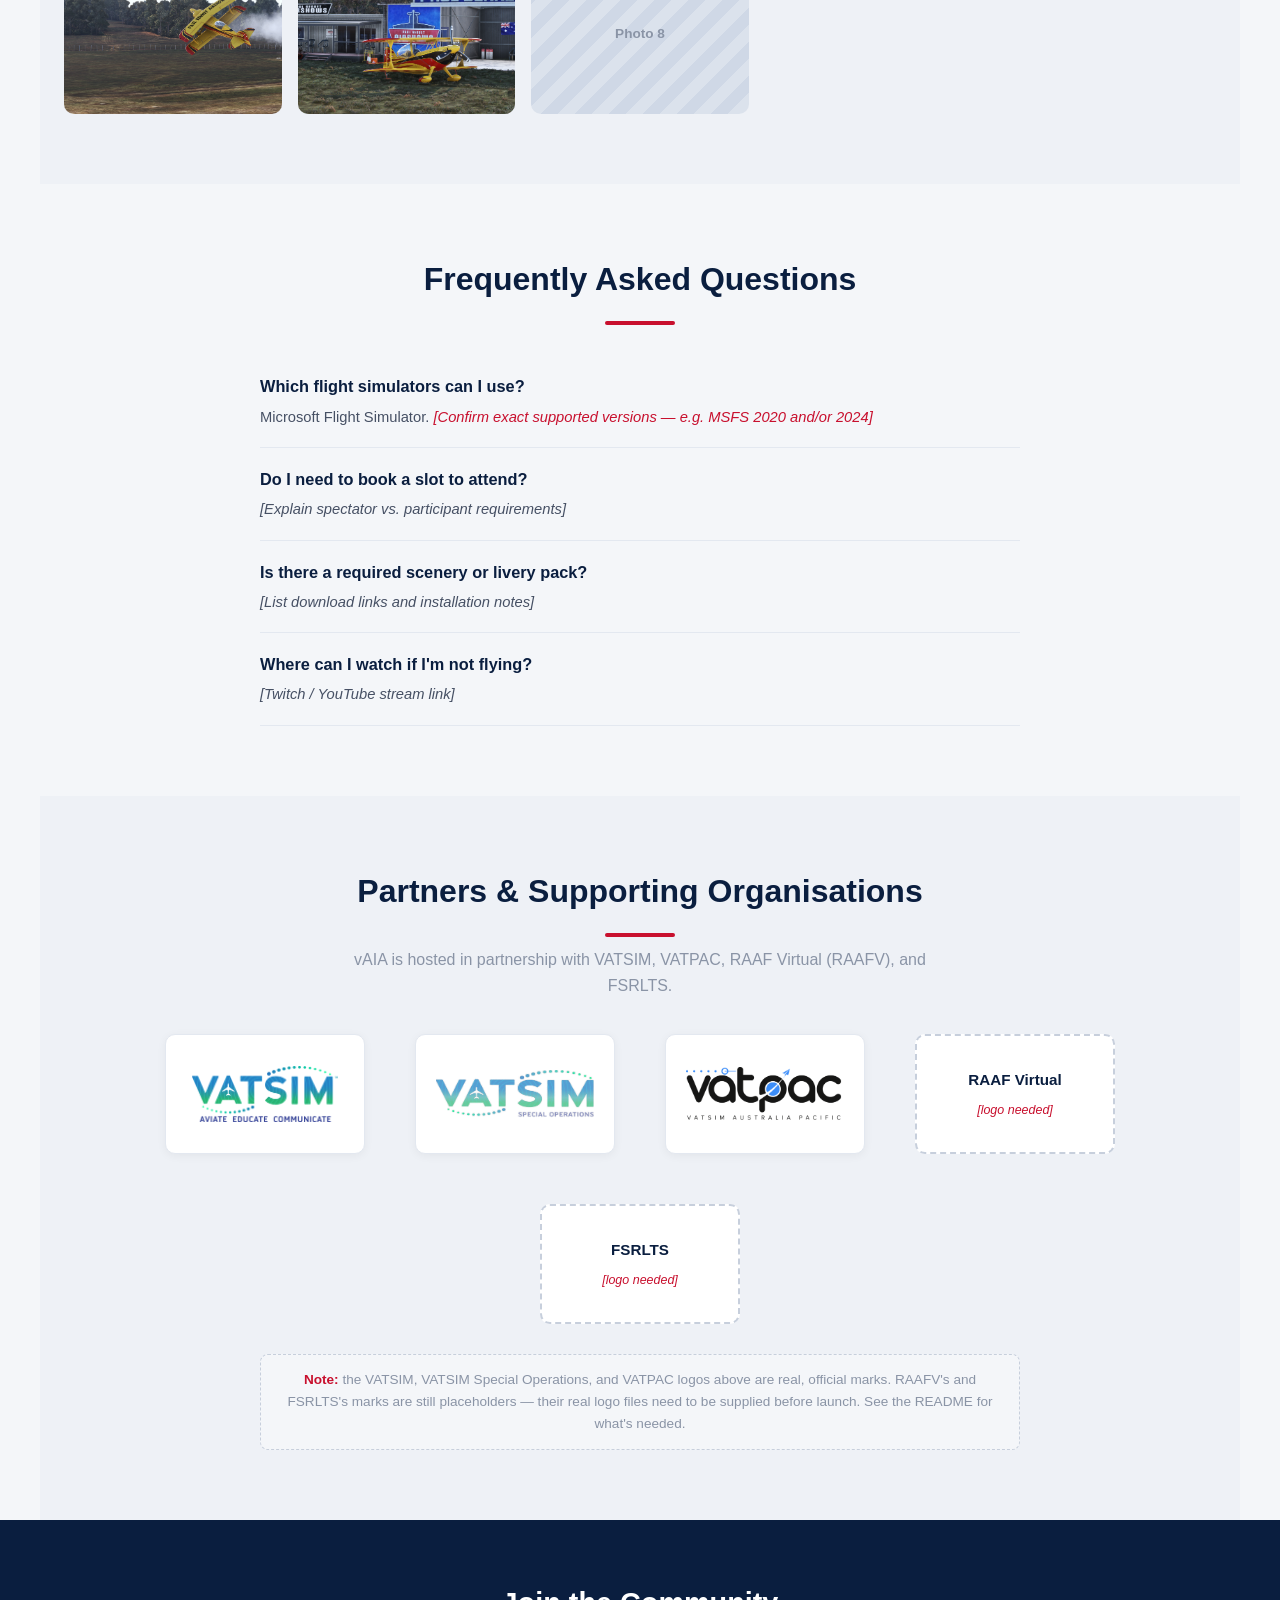
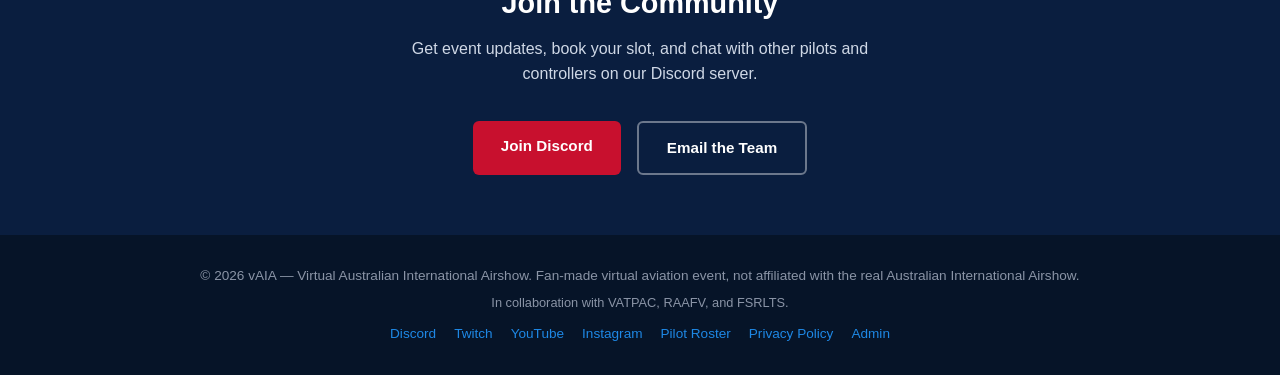
==== commit 7d2a5976: "Add real VATSIM Special Ops / VATPAC logos and 6 gallery screenshots Organized the newly-uploaded ro" ====
--- a/index.html
+++ b/index.html
@@ -509,7 +509,7 @@
   <div class="section-title">
     <h2>Gallery</h2>
     <div class="divider"></div>
-    <p>Highlights from past events — swap these placeholders for real screenshots.</p>
+    <p>In-sim screenshots from the community.</p>
   </div>
   <div class="gallery-grid" id="gallery-grid">
     <div class="g-item">Loading…</div>
@@ -553,14 +553,12 @@
     <a class="partner-card" href="https://www.vatsim.net" target="_blank" rel="noopener">
       <img src="assets/img/home/vatsim-logo.png" alt="VATSIM">
     </a>
-    <a class="partner-card tbd" href="https://www.vatsim.net" target="_blank" rel="noopener">
-      <span class="ph-name">VATSIM Special Operations</span>
-      <span class="ph-label">[official logo pending]</span>
+    <a class="partner-card" href="https://www.vatsim.net" target="_blank" rel="noopener">
+      <img src="assets/img/home/vatsim-special-ops-logo.png" alt="VATSIM Special Operations">
     </a>
-    <div class="partner-card tbd">
-      <span class="ph-name">VATPAC</span>
-      <span class="ph-label">[logo needed]</span>
-    </div>
+    <a class="partner-card" href="https://vatpac.org/" target="_blank" rel="noopener">
+      <img src="assets/img/home/vatpac-logo.png" alt="VATPAC — VATSIM Australia Pacific">
+    </a>
     <div class="partner-card tbd">
       <span class="ph-name">RAAF Virtual</span>
       <span class="ph-label">[logo needed]</span>
@@ -571,7 +569,7 @@
     </div>
   </div>
   <div class="partner-note">
-    <strong>Note:</strong> the VATSIM logo above is the real, official mark (linked to vatsim.net per VATSIM's branding requirements). The VATSIM Special Operations, VATPAC, RAAFV, and FSRLTS marks are placeholders — their real logo files need to be supplied before launch. See the README for what's needed.
+    <strong>Note:</strong> the VATSIM, VATSIM Special Operations, and VATPAC logos above are real, official marks. RAAFV's and FSRLTS's marks are still placeholders — their real logo files need to be supplied before launch. See the README for what's needed.
   </div>
 </section>
 
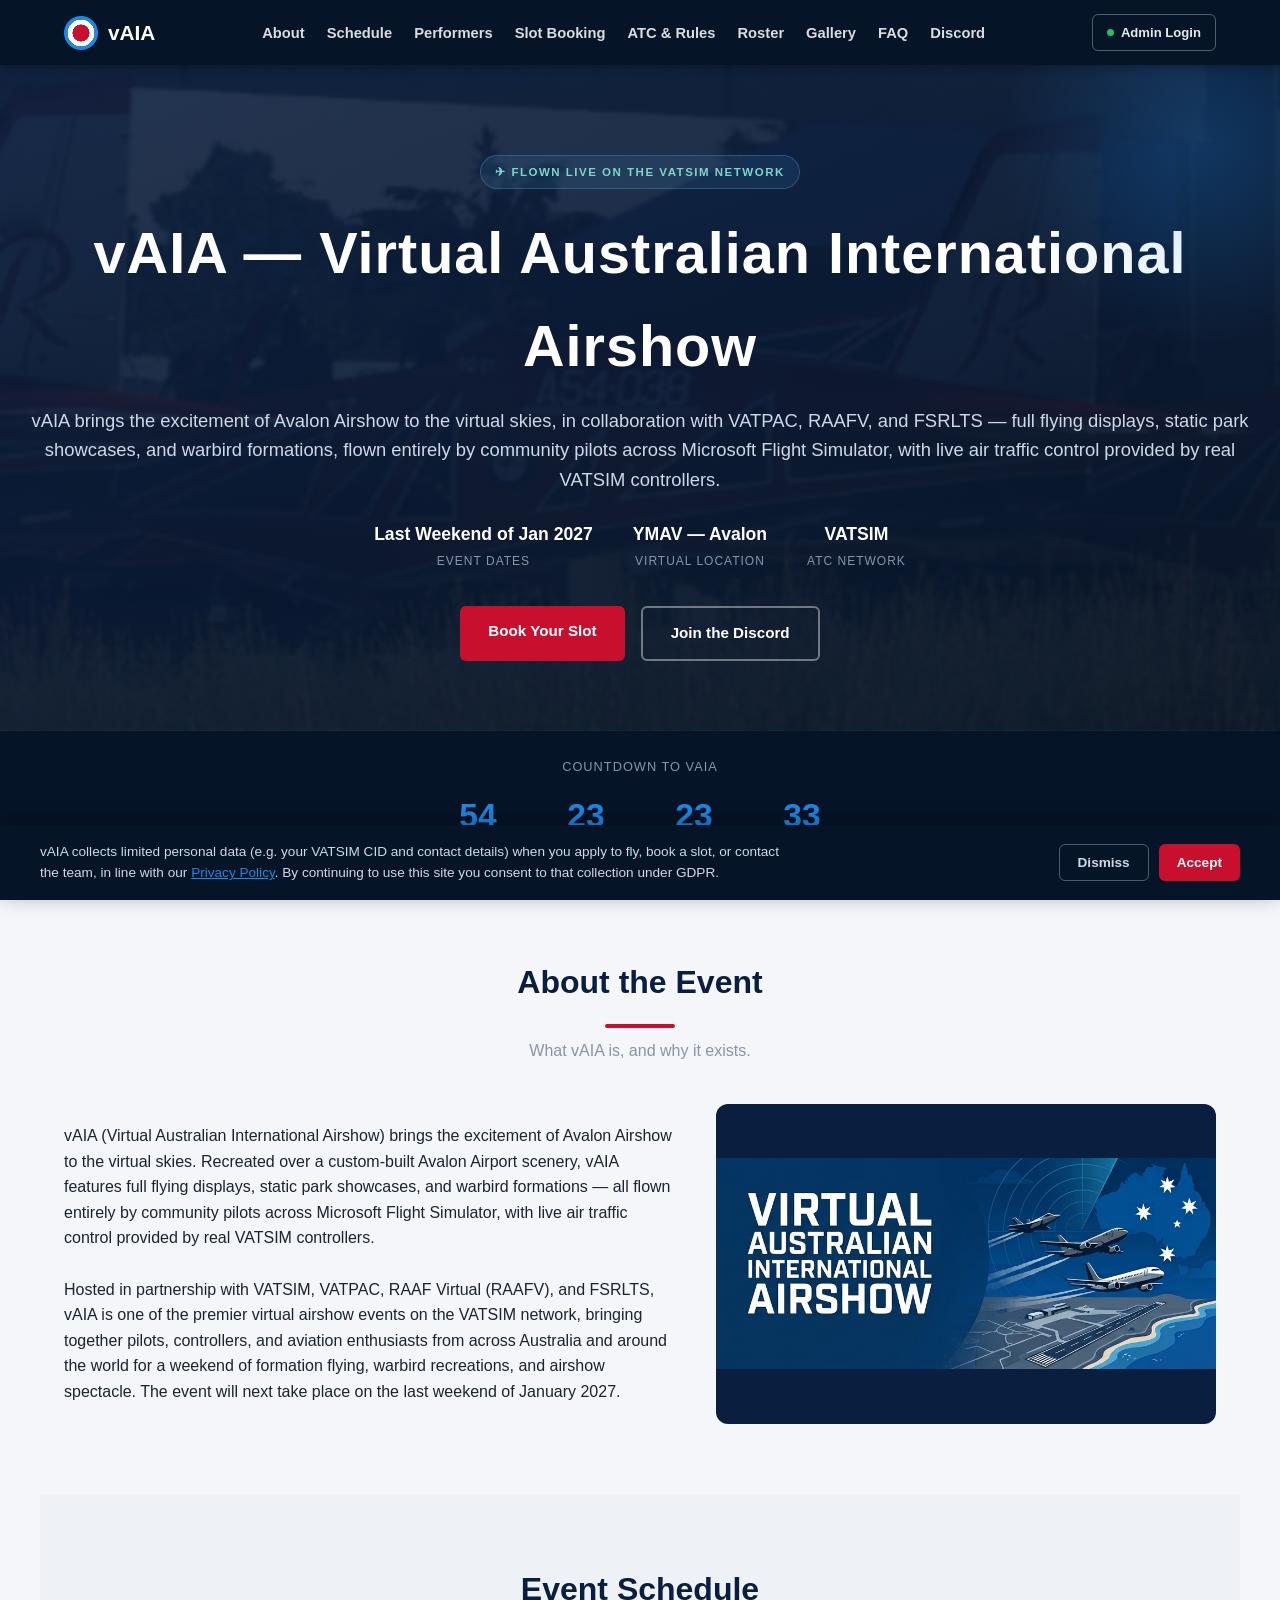
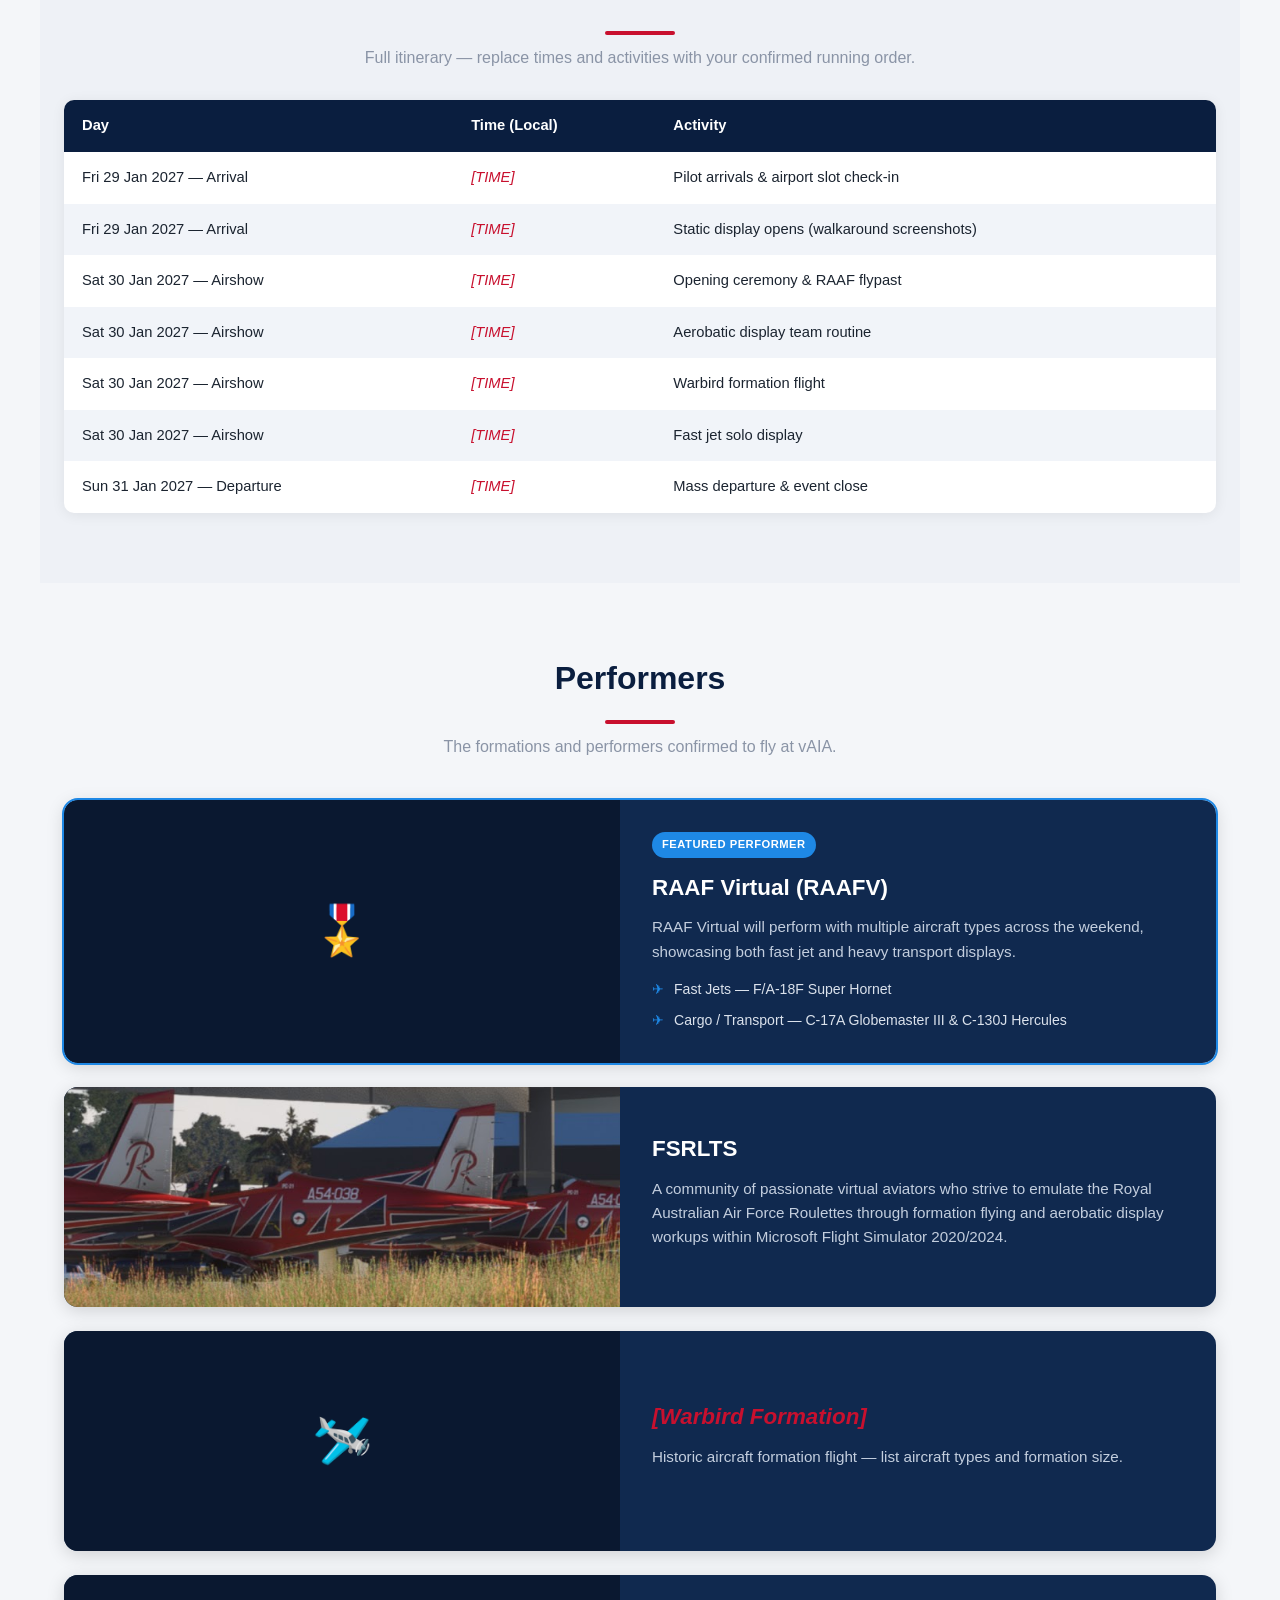
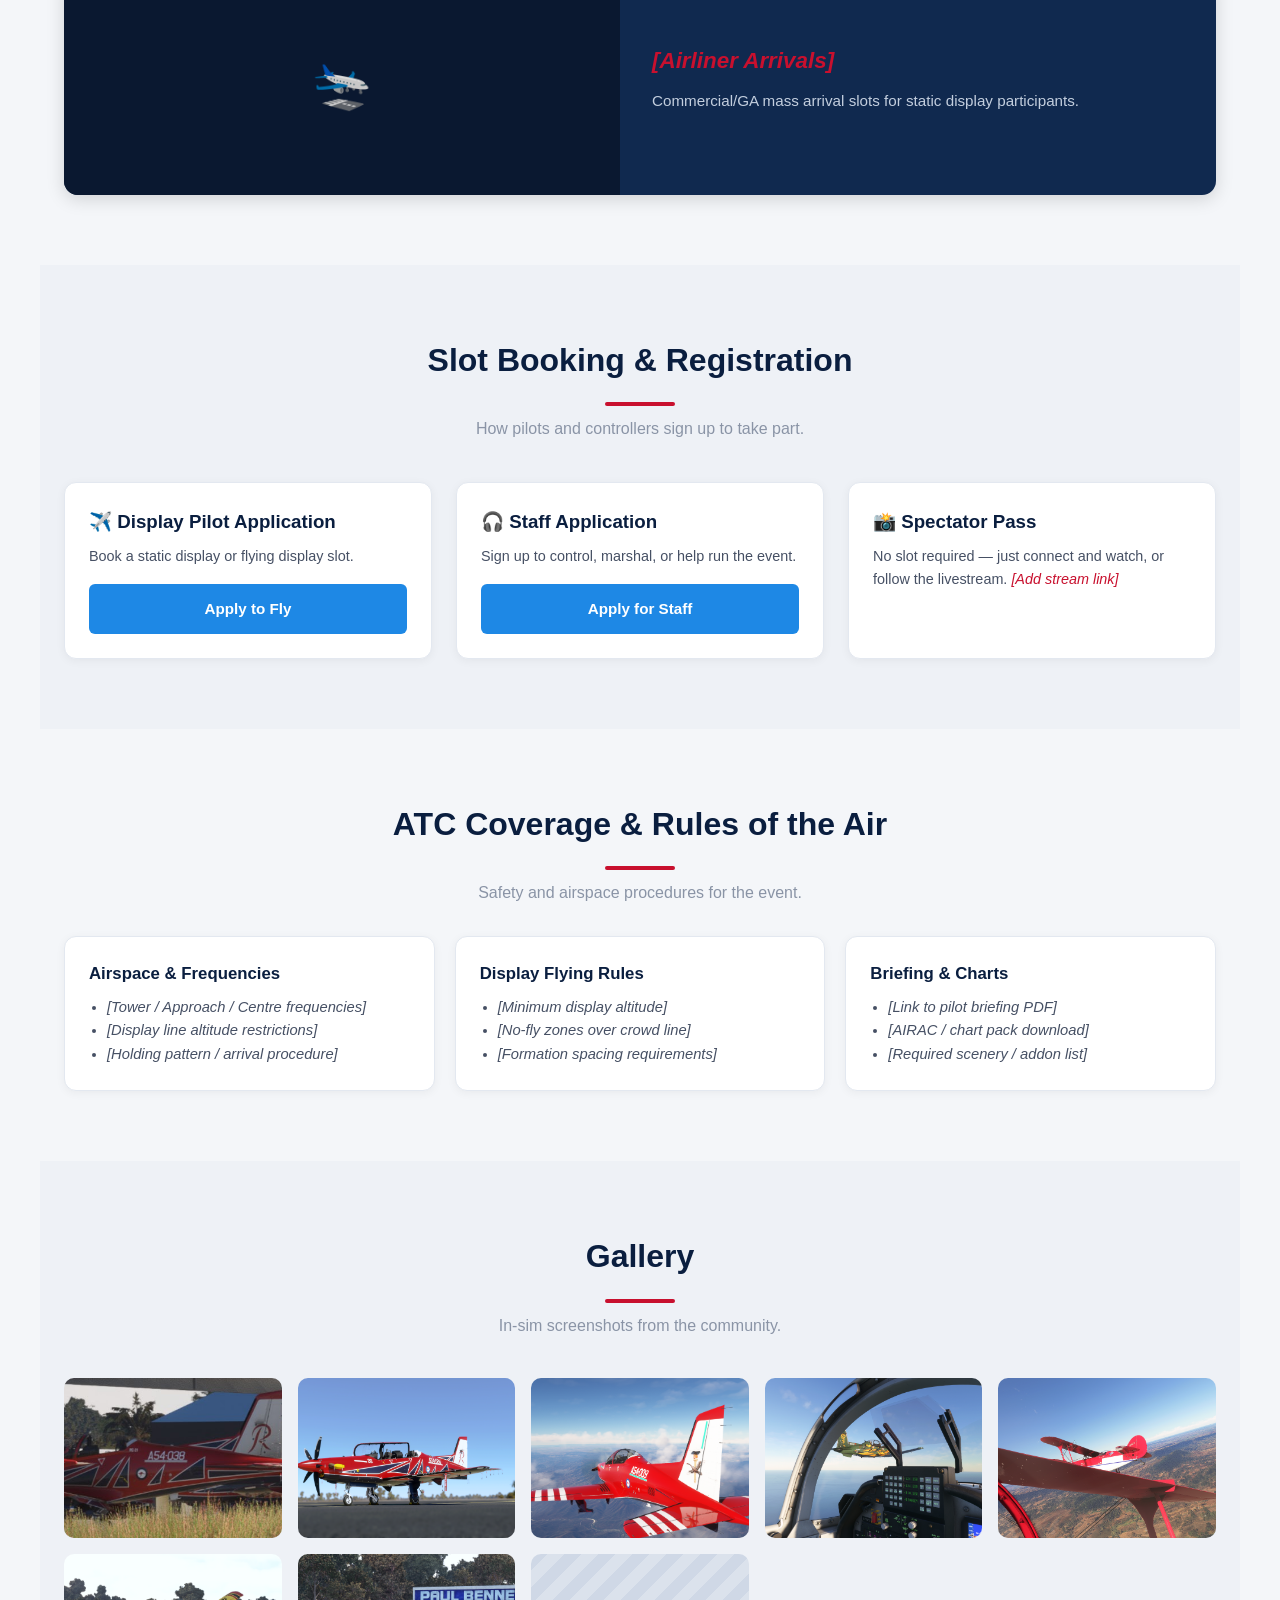
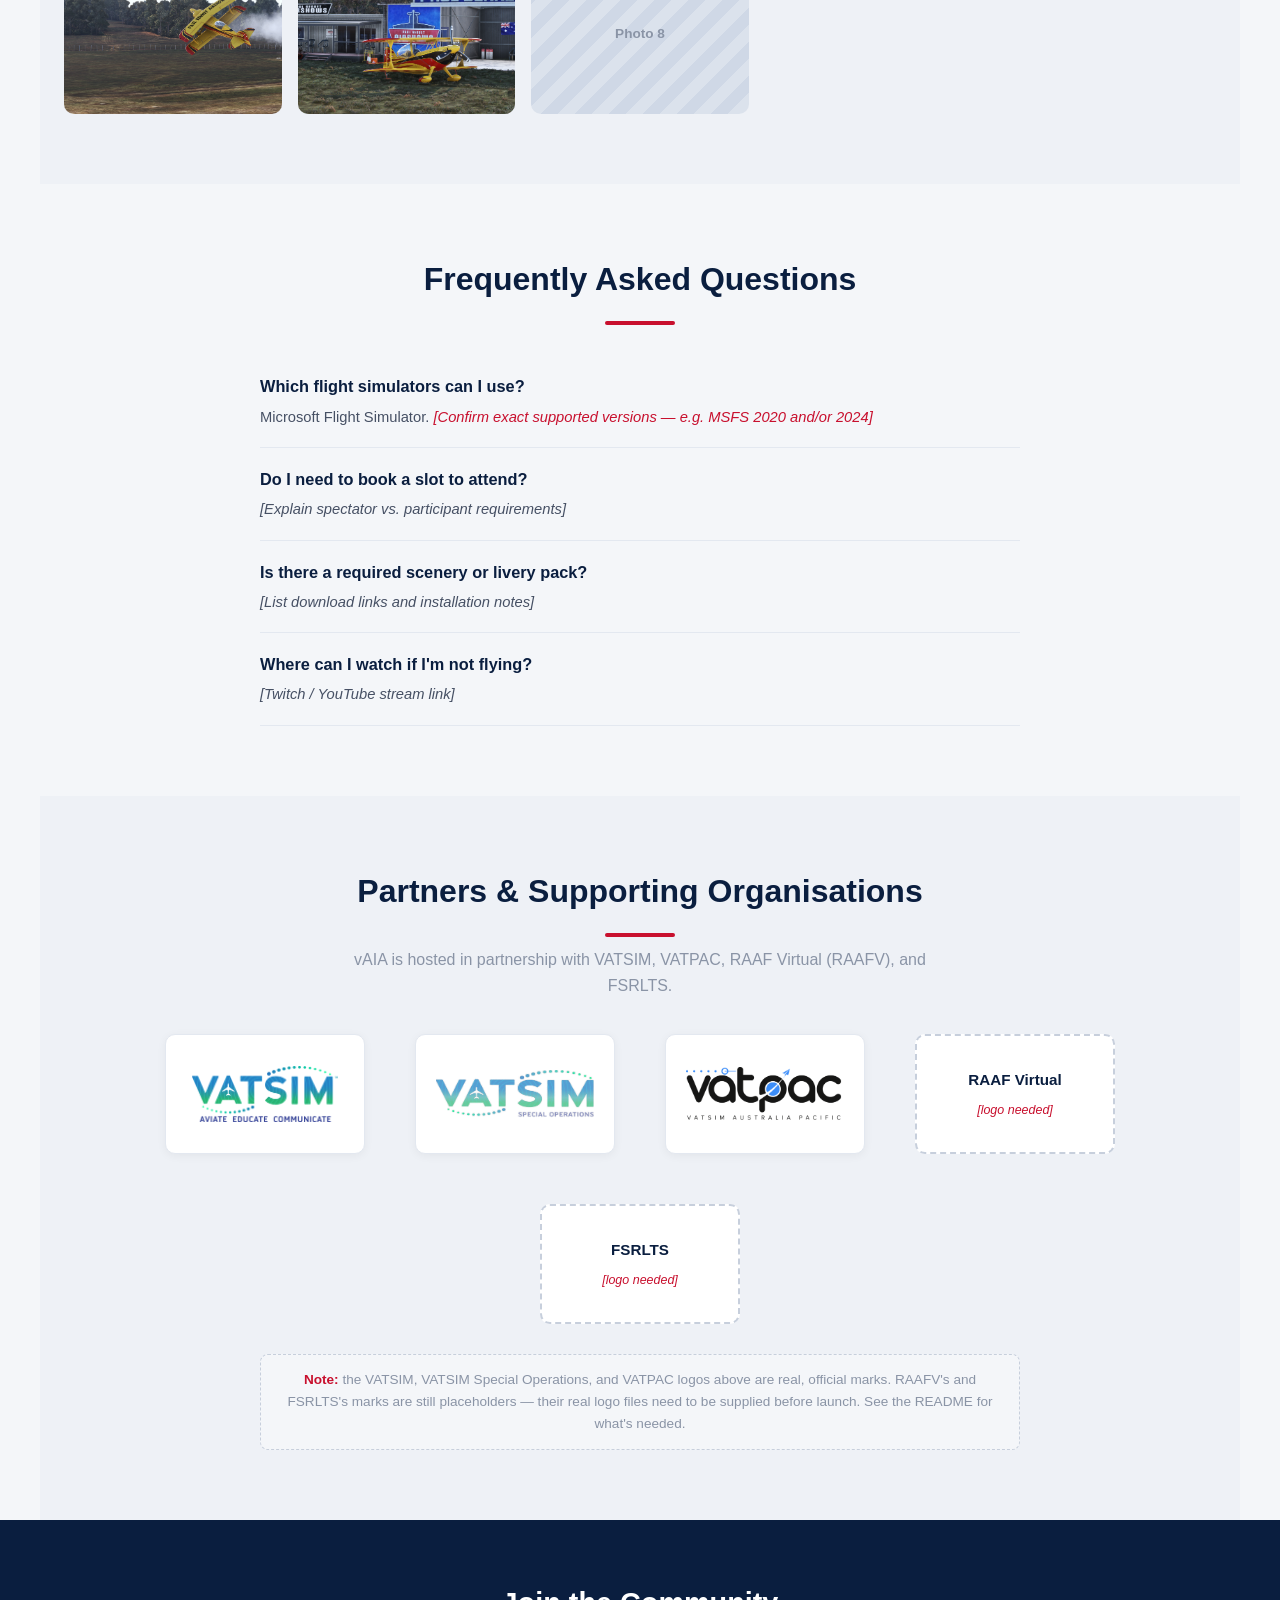
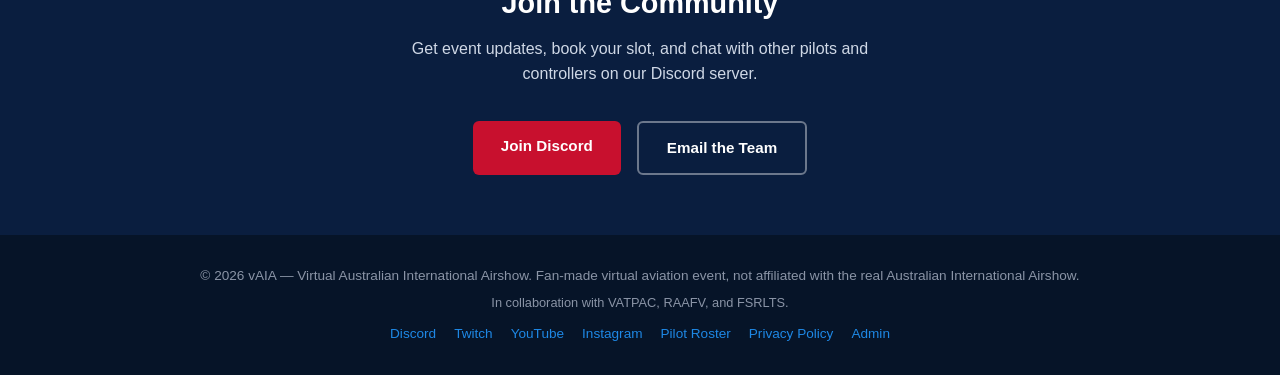
==== commit db9a41b6: "Fix stored-XSS in Performers/Gallery rendering and timing attacks in auth Full code scan across all " ====
--- a/index.html
+++ b/index.html
@@ -615,6 +615,8 @@
   // bundled static JSON (works even on plain GitHub Pages with no backend).
   (function () {
     var grid = document.getElementById('performers-grid');
+    function esc(s) { return String(s == null ? '' : s).replace(/&/g, '&amp;').replace(/</g, '&lt;').replace(/>/g, '&gt;').replace(/"/g, '&quot;'); }
+    function jsEsc(s) { return String(s == null ? '' : s).replace(/\\/g, '\\\\').replace(/'/g, "\\'"); }
     function render(list) {
       if (!Array.isArray(list) || !list.length) {
         grid.innerHTML = '<div class="performer-block"><div class="pb-body"><p>No performers announced yet — check back soon.</p></div></div>';
@@ -623,20 +625,21 @@
       grid.innerHTML = list.map(function (p) {
         var title = p.title || '';
         var isPlaceholder = title.indexOf('[') === 0;
+        var icon = esc(p.icon || '✈️');
         var media = p.image
-          ? '<div class="pb-media"><img src="' + p.image + '" alt="' + title + '" ' +
-            'onerror="this.parentElement.innerHTML=\'<div class=&quot;icon&quot;>' + (p.icon || '✈️') + '</div>\'"></div>'
-          : '<div class="pb-media"><div class="icon">' + (p.icon || '✈️') + '</div></div>';
+          ? '<div class="pb-media"><img src="' + esc(p.image) + '" alt="' + esc(title) + '" ' +
+            'onerror="this.parentElement.innerHTML=\'<div class=&quot;icon&quot;>' + jsEsc(icon) + '</div>\'"></div>'
+          : '<div class="pb-media"><div class="icon">' + icon + '</div></div>';
         var badge = p.featured ? '<span class="pb-badge">Featured Performer</span>' : '';
         var highlights = Array.isArray(p.highlights) && p.highlights.length
-          ? '<ul class="pb-highlights">' + p.highlights.map(function (h) { return '<li>' + h + '</li>'; }).join('') + '</ul>'
+          ? '<ul class="pb-highlights">' + p.highlights.map(function (h) { return '<li>' + esc(h) + '</li>'; }).join('') + '</ul>'
           : '';
         return '<div class="performer-block' + (p.featured ? ' featured' : '') + '">' +
           media +
           '<div class="pb-body">' +
           badge +
-          '<h3' + (isPlaceholder ? ' class="placeholder"' : '') + '>' + title + '</h3>' +
-          '<p>' + (p.description || '') + '</p>' +
+          '<h3' + (isPlaceholder ? ' class="placeholder"' : '') + '>' + esc(title) + '</h3>' +
+          '<p>' + esc(p.description || '') + '</p>' +
           highlights +
           '</div>' +
           '</div>';
@@ -655,6 +658,7 @@
   // Gallery: same live-API-then-static-fallback pattern, reading images from data/gallery.json.
   (function () {
     var grid = document.getElementById('gallery-grid');
+    function esc(s) { return String(s == null ? '' : s).replace(/&/g, '&amp;').replace(/</g, '&lt;').replace(/>/g, '&gt;').replace(/"/g, '&quot;'); }
     function render(list) {
       if (!Array.isArray(list) || !list.length) {
         grid.innerHTML = '<div class="g-item">No photos yet</div>';
@@ -663,10 +667,10 @@
       grid.innerHTML = list.map(function (item) {
         var alt = item.alt || 'Gallery photo';
         if (item.image) {
-          return '<div class="g-item"><img src="' + item.image + '" alt="' + alt + '" ' +
-            'onerror="this.parentElement.textContent=\'' + alt.replace(/'/g, "\\'") + '\'"></div>';
+          return '<div class="g-item"><img src="' + esc(item.image) + '" alt="' + esc(alt) + '" ' +
+            'onerror="this.parentElement.textContent=\'' + alt.replace(/\\/g, '\\\\').replace(/'/g, "\\'") + '\'"></div>';
         }
-        return '<div class="g-item">' + alt + '</div>';
+        return '<div class="g-item">' + esc(alt) + '</div>';
       }).join('');
     }
     fetch('/api/gallery')
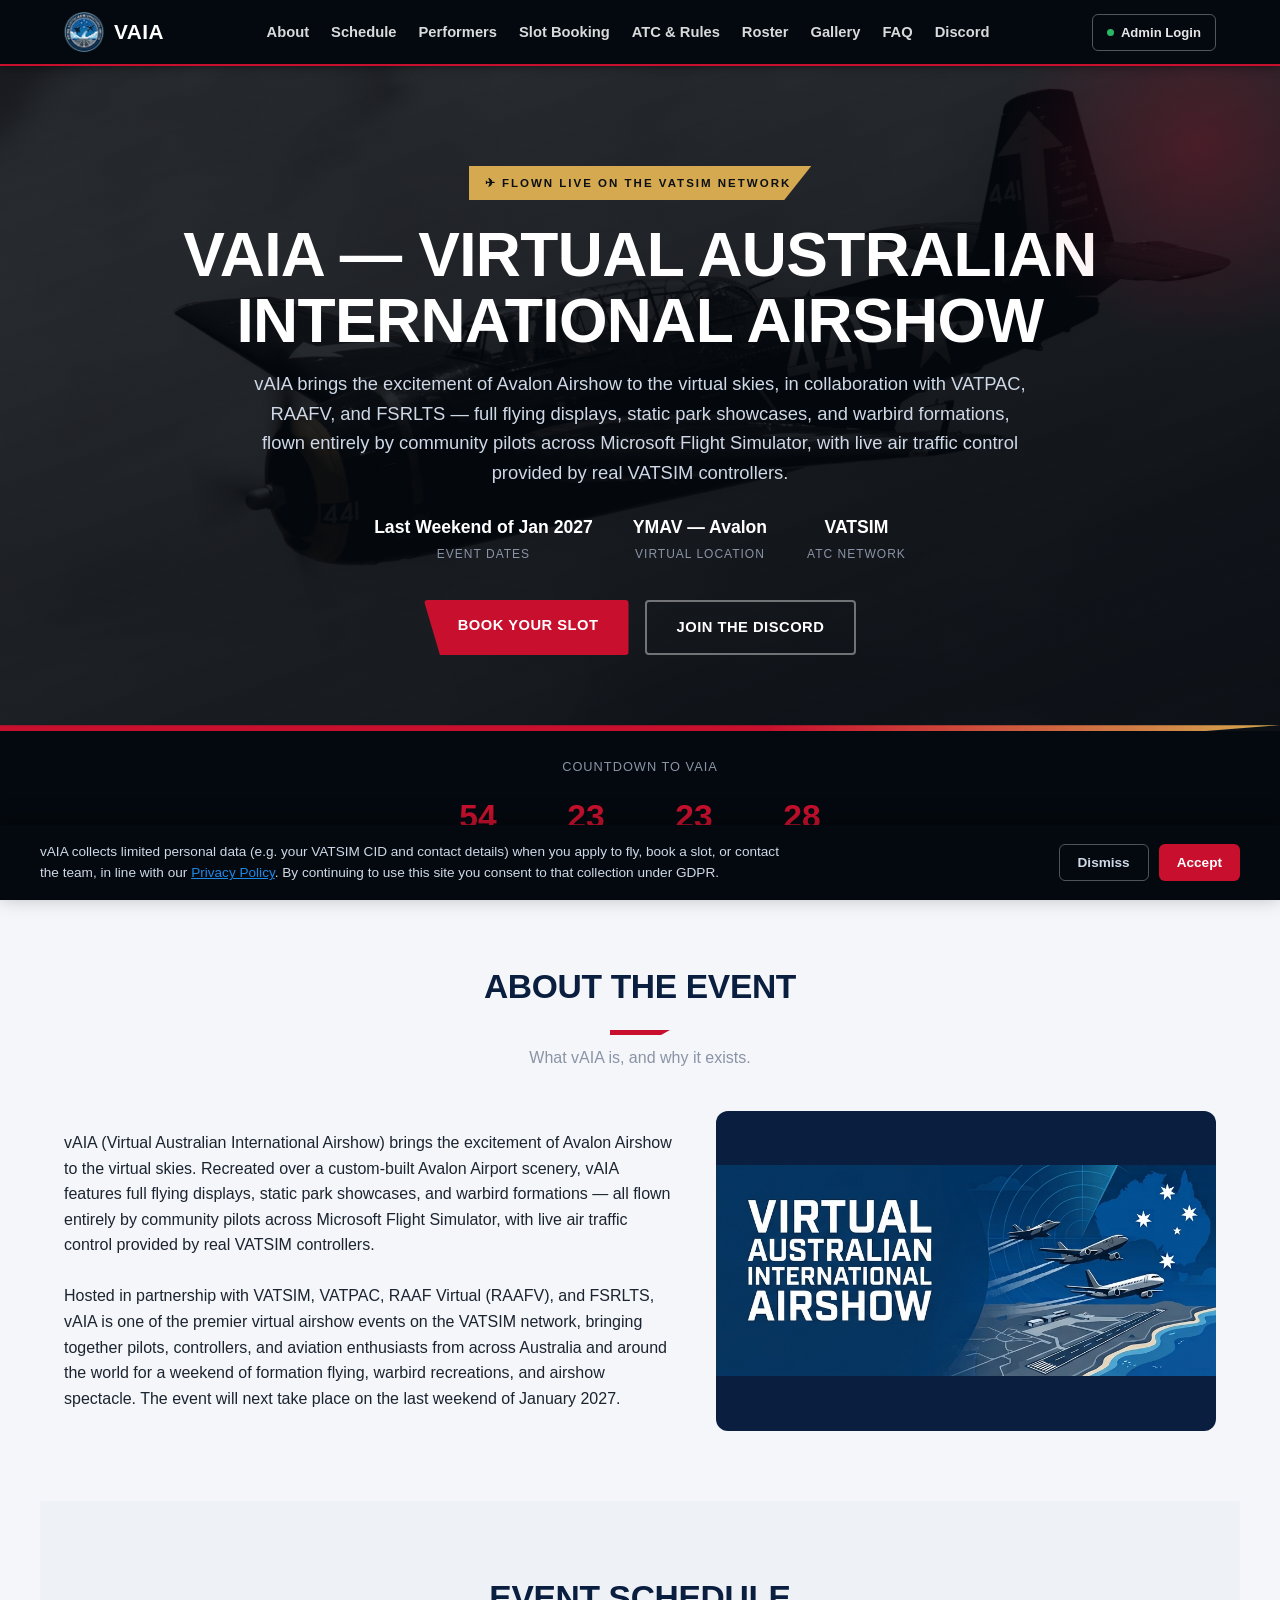
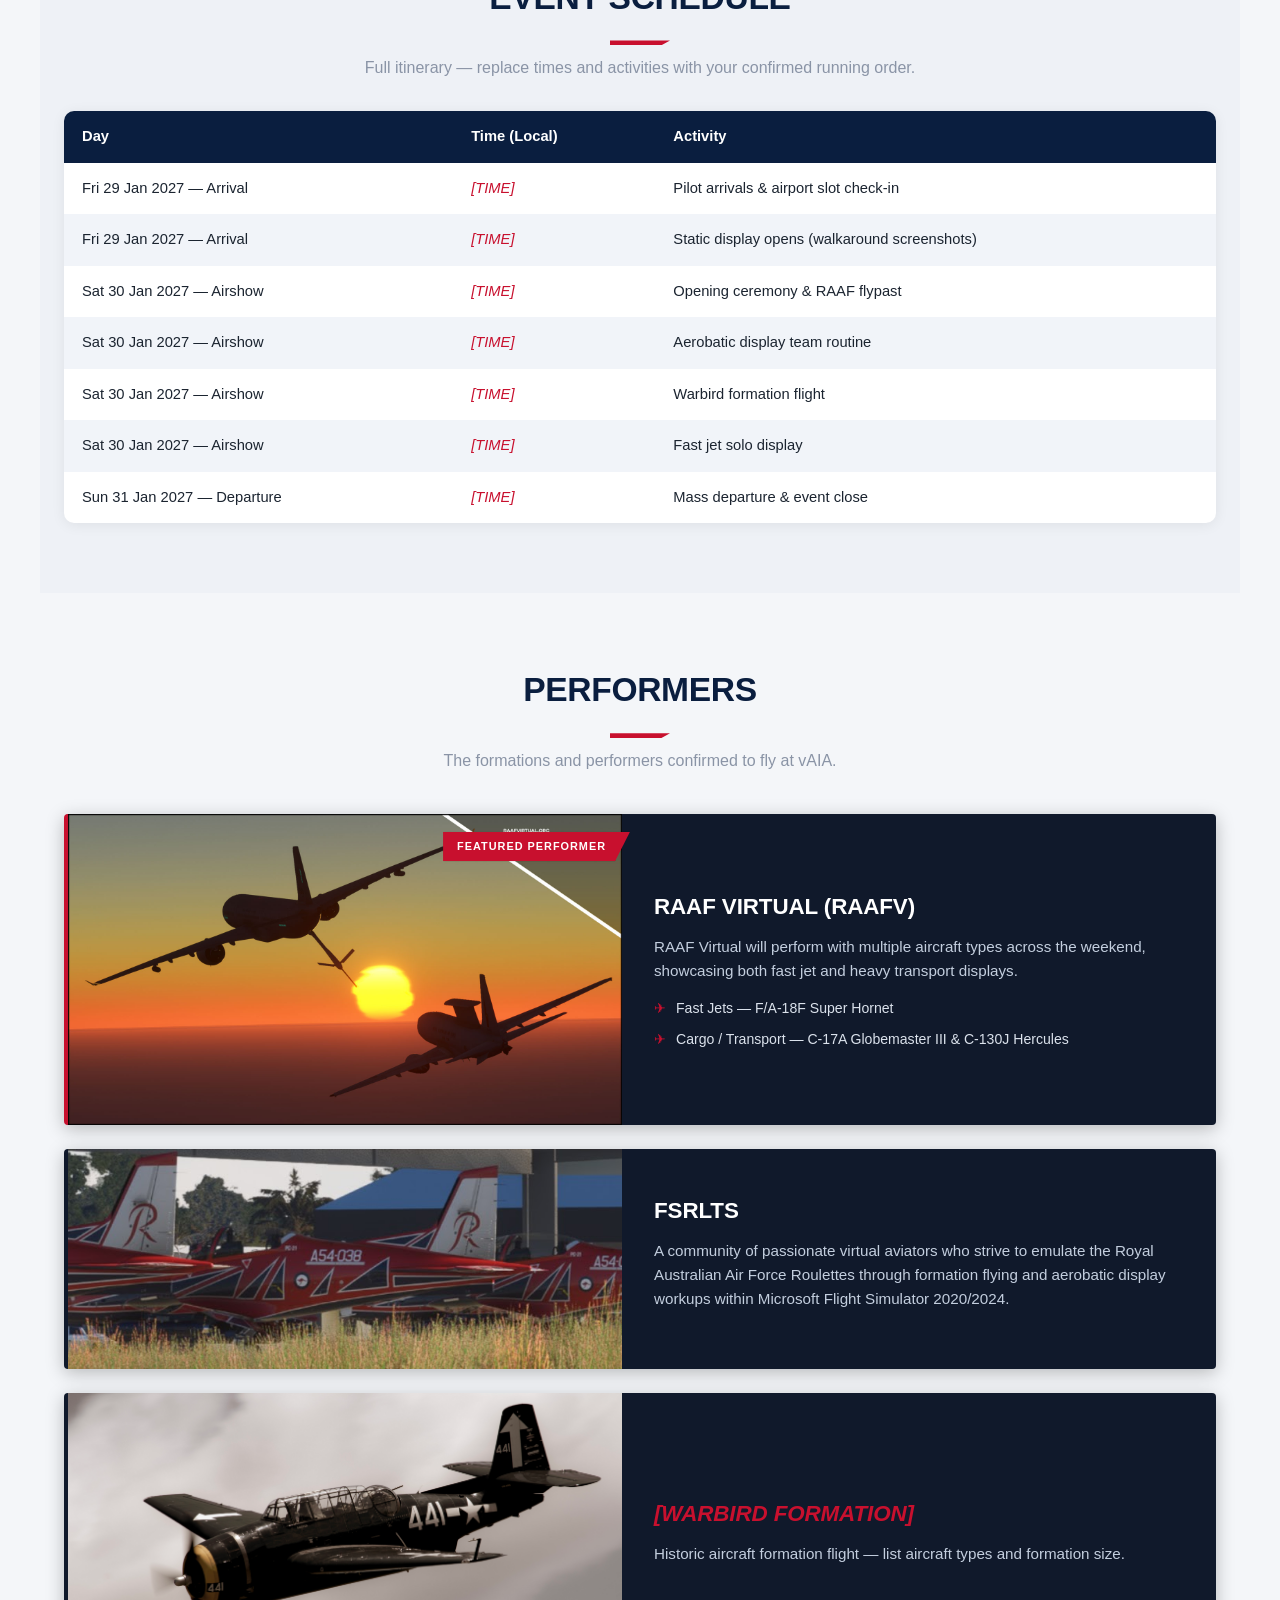
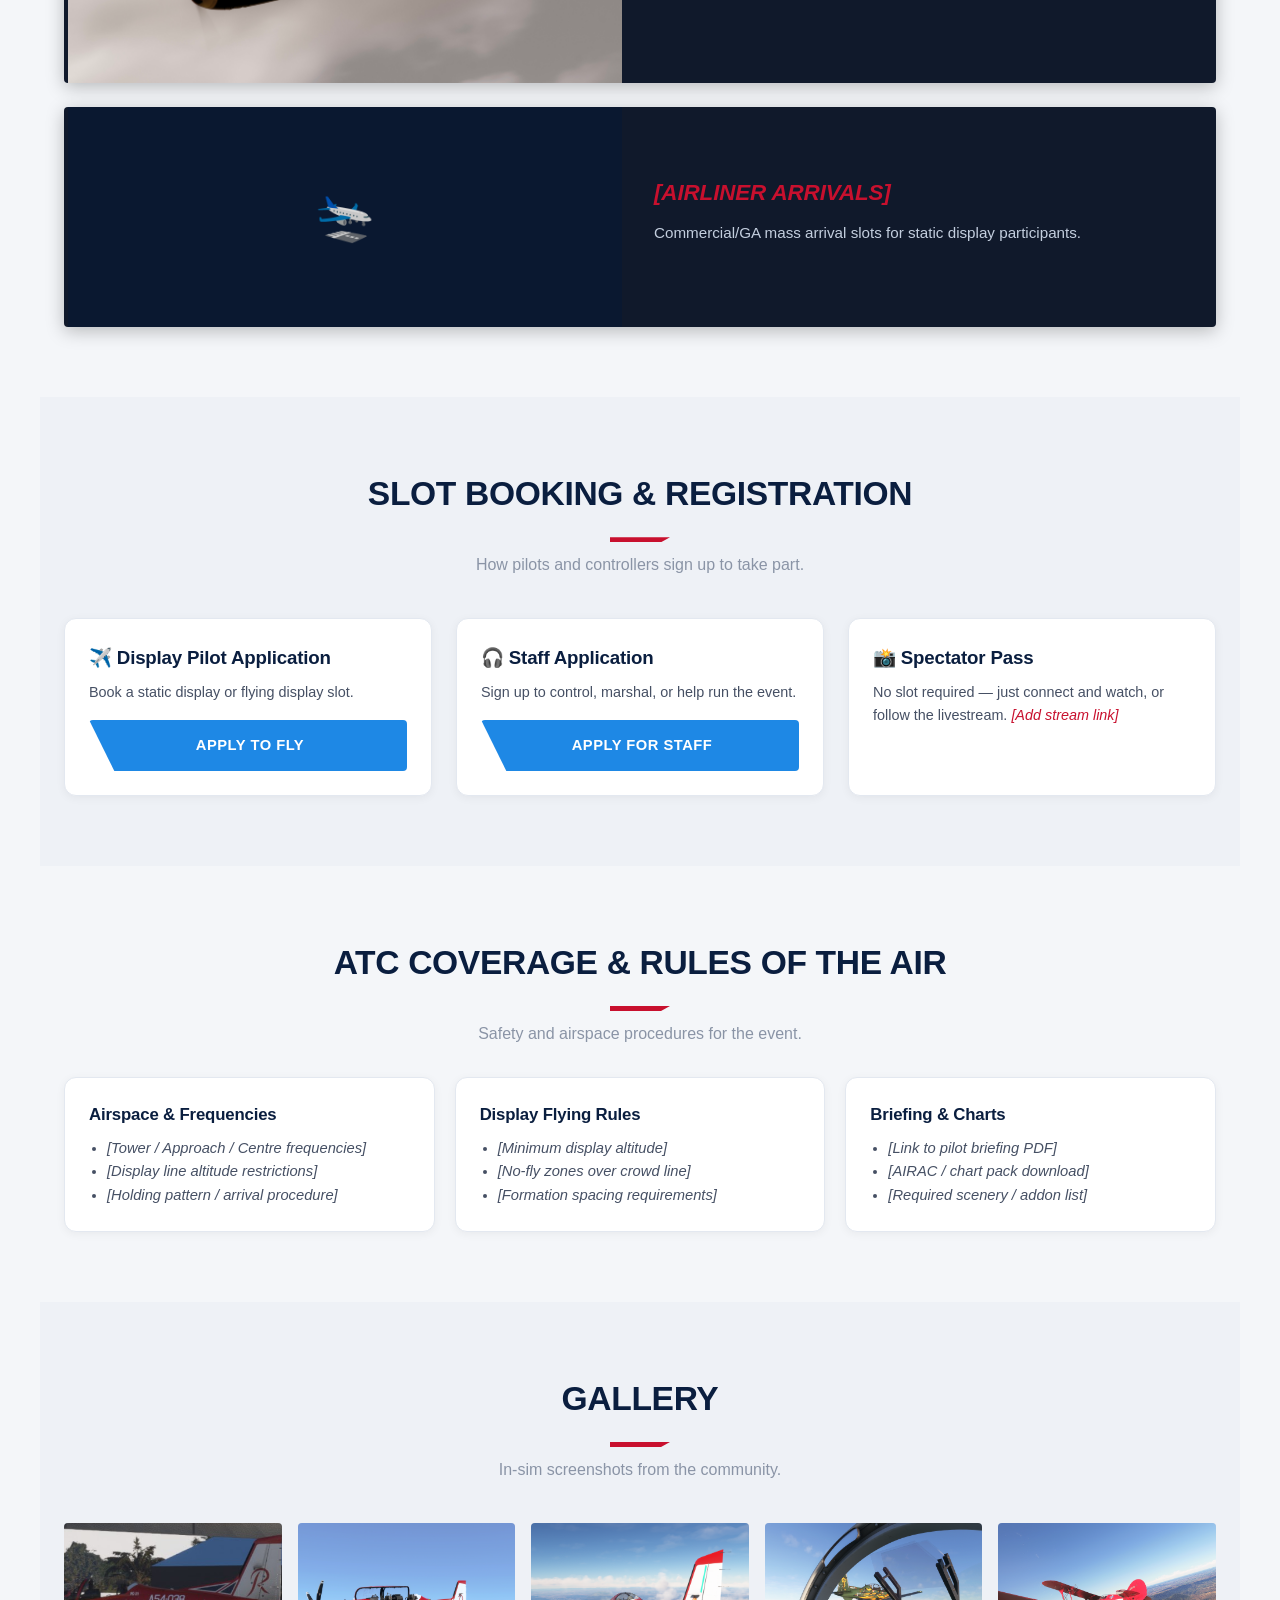
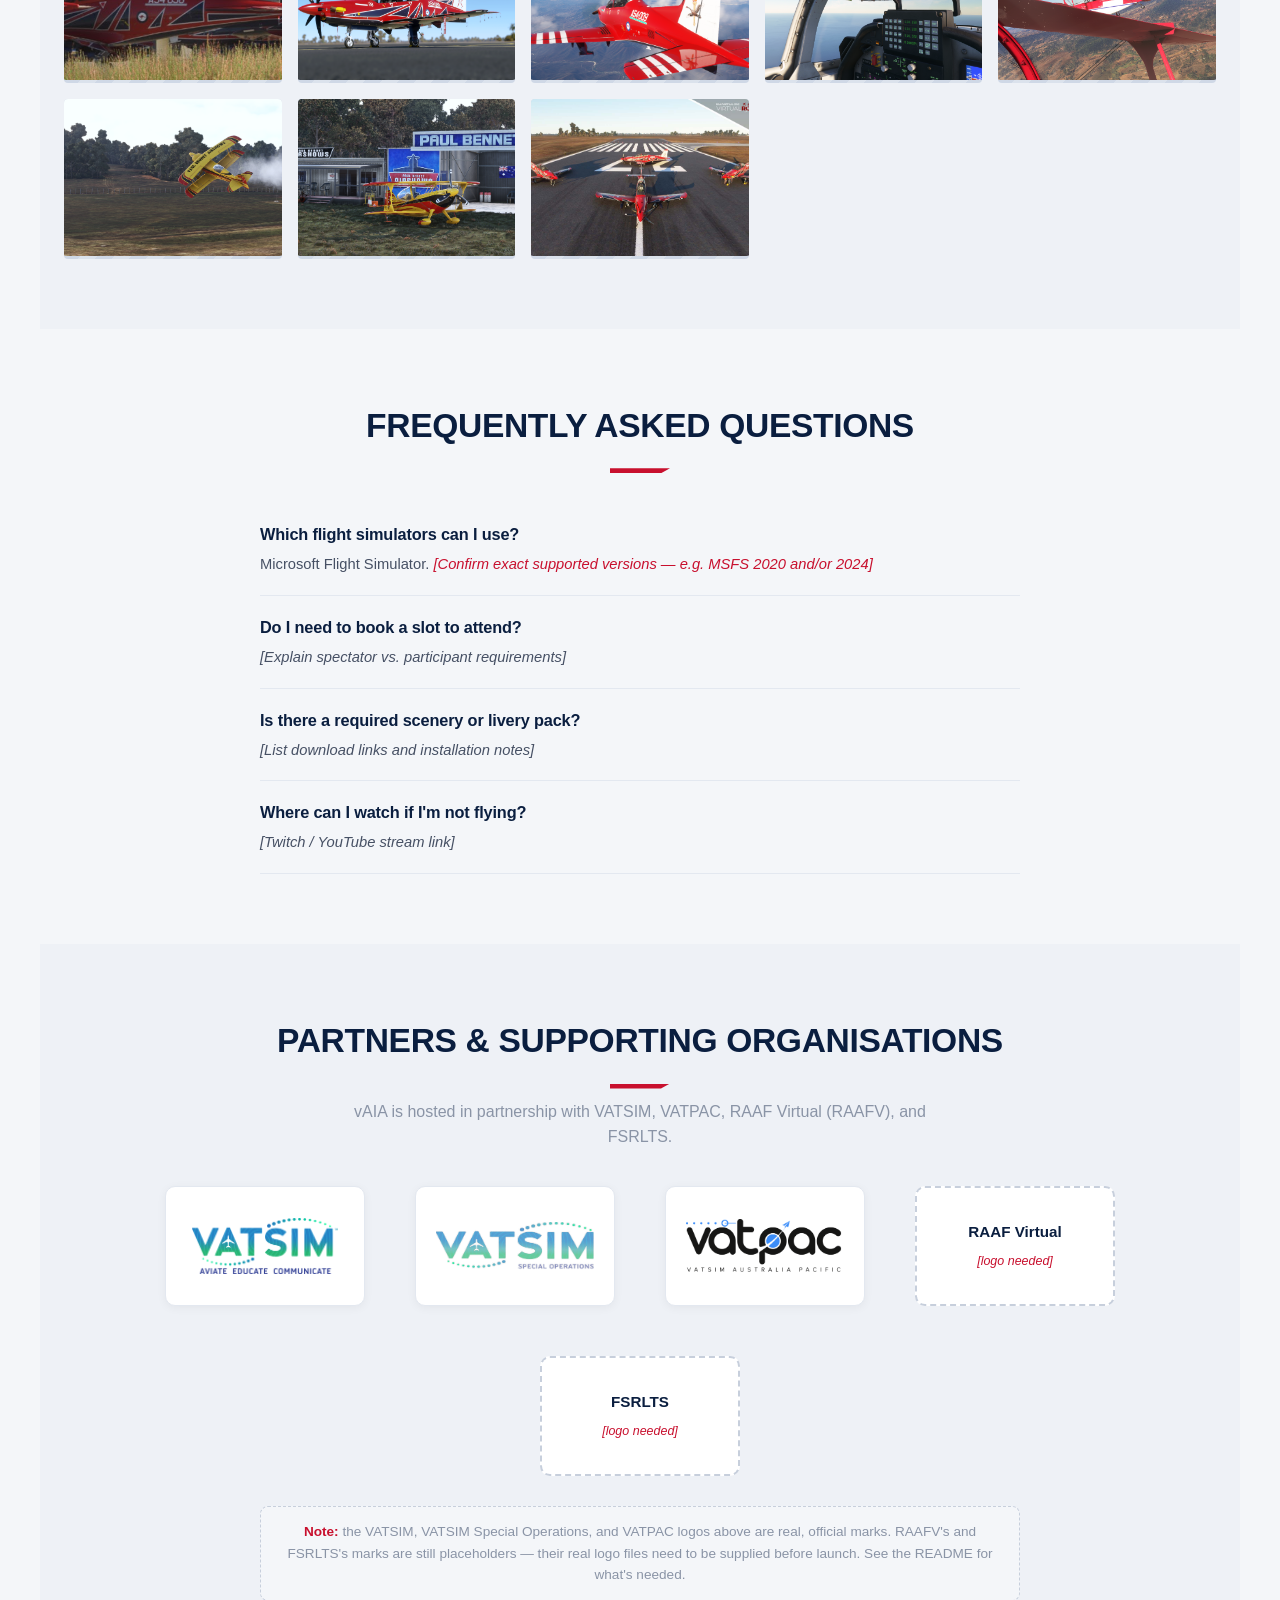
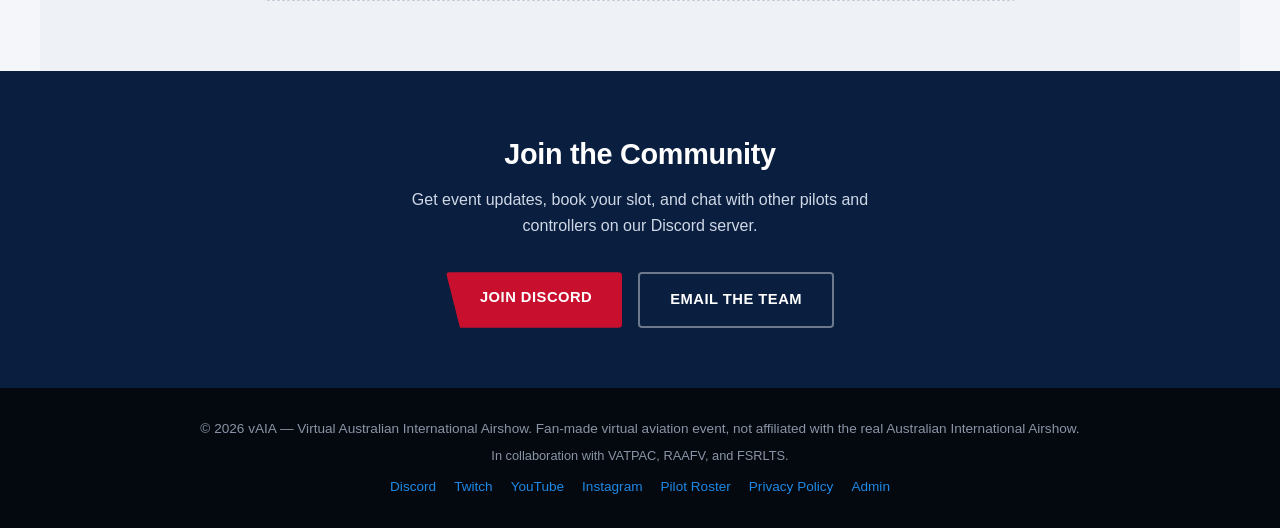
==== commit b7a4eeab: "Redesign visual style around RAAFV's actual branding, add new photos Couldn't reach raafvirtual.org " ====
--- a/index.html
+++ b/index.html
@@ -11,12 +11,15 @@
 <style>
   :root {
     --navy: #0a1e3f;
-    --navy-deep: #061428;
+    --navy-deep: #04090f;
+    --ink: #05070c;
     --sky: #1e88e5;
     --raaf-red: #c8102e;
+    --raaf-red-dark: #900c21;
+    --gold: #d4a94f;
     --off-white: #f4f6f9;
     --grey: #8a94a6;
-    --card-bg: #10294f;
+    --card-bg: #10192b;
   }
   * { box-sizing: border-box; margin: 0; padding: 0; }
   body {
@@ -27,6 +30,15 @@
   }
   a { color: inherit; text-decoration: none; }
   .placeholder { color: var(--raaf-red); font-style: italic; }
+  h1, h2, h3 { font-family: Arial, 'Segoe UI', sans-serif; letter-spacing: -0.01em; }
+
+  /* Diagonal-cut ribbon accent, echoing RAAFV's corner-banner treatment */
+  .diag-cut {
+    clip-path: polygon(0 0, 100% 0, 100% 100%, 12% 100%);
+  }
+  .diag-cut-rev {
+    clip-path: polygon(0 0, 100% 0, 88% 100%, 0 100%);
+  }
 
   /* NAV */
   header {
@@ -36,6 +48,7 @@
     top: 0;
     z-index: 100;
     box-shadow: 0 2px 10px rgba(0,0,0,0.3);
+    border-bottom: 2px solid var(--raaf-red);
   }
   .nav-wrap {
     max-width: 1200px;
@@ -43,15 +56,11 @@
     display: flex;
     align-items: center;
     justify-content: space-between;
-    padding: 14px 24px;
+    padding: 12px 24px;
     flex-wrap: wrap;
   }
-  .brand { display: flex; align-items: center; gap: 10px; font-weight: 700; font-size: 1.3rem; }
-  .roundel {
-    width: 34px; height: 34px; border-radius: 50%;
-    background: radial-gradient(circle, var(--raaf-red) 35%, white 36%, white 55%, var(--sky) 56%);
-    flex-shrink: 0;
-  }
+  .brand { display: flex; align-items: center; gap: 10px; font-weight: 800; font-size: 1.3rem; text-transform: uppercase; letter-spacing: 0.5px; }
+  .brand img { width: 40px; height: 40px; flex-shrink: 0; }
   nav ul { list-style: none; display: flex; gap: 22px; flex-wrap: wrap; }
   nav a { font-size: 0.92rem; font-weight: 600; opacity: 0.85; transition: opacity 0.2s; }
   nav a:hover { opacity: 1; color: var(--sky); }
@@ -59,13 +68,13 @@
   /* HERO */
   .hero {
     background:
-      linear-gradient(160deg, rgba(10,30,63,0.88) 0%, rgba(6,20,40,0.93) 100%),
-      url('assets/img/home/hero/fsrlts-formation.jpg');
+      linear-gradient(160deg, rgba(4,9,15,0.82) 0%, rgba(4,9,15,0.94) 100%),
+      url('assets/img/home/hero/warbird-avenger.jpg');
     background-size: cover;
-    background-position: center 35%;
+    background-position: center 40%;
     color: white;
     text-align: center;
-    padding: 90px 24px 70px;
+    padding: 100px 24px 76px;
     position: relative;
     overflow: hidden;
   }
@@ -75,17 +84,30 @@
     right: -120px; top: -120px;
     width: 400px; height: 400px;
     border-radius: 50%;
-    background: radial-gradient(circle, rgba(30,136,229,0.25), transparent 70%);
+    background: radial-gradient(circle, rgba(200,16,46,0.25), transparent 70%);
+  }
+  .hero::before {
+    content: "";
+    position: absolute;
+    left: 0; right: 0; bottom: 0;
+    height: 6px;
+    background: linear-gradient(90deg, var(--raaf-red) 0%, var(--raaf-red) 60%, var(--gold) 100%);
+    clip-path: polygon(0 0, 100% 0, 94% 100%, 0 100%);
   }
   .hero h1 {
-    font-size: clamp(2.2rem, 5vw, 3.6rem);
-    font-weight: 800;
-    letter-spacing: 1px;
+    font-size: clamp(2.3rem, 5.2vw, 3.9rem);
+    font-weight: 900;
+    letter-spacing: -0.01em;
+    text-transform: uppercase;
+    line-height: 1.05;
   }
   .hero .sub {
-    margin-top: 14px;
+    margin-top: 16px;
     font-size: 1.15rem;
     color: #cfd8e6;
+    max-width: 780px;
+    margin-left: auto;
+    margin-right: auto;
   }
   .hero .meta {
     margin-top: 26px;
@@ -100,13 +122,15 @@
   .cta-row { margin-top: 34px; display: flex; gap: 16px; justify-content: center; flex-wrap: wrap; }
   .btn {
     display: inline-block;
-    padding: 13px 28px;
-    border-radius: 6px;
-    font-weight: 700;
-    font-size: 0.95rem;
+    padding: 14px 30px;
+    border-radius: 4px;
+    font-weight: 800;
+    font-size: 0.92rem;
+    text-transform: uppercase;
+    letter-spacing: 0.5px;
     transition: transform 0.15s, box-shadow 0.15s;
   }
-  .btn-primary { background: var(--raaf-red); color: white; }
+  .btn-primary { background: var(--raaf-red); color: white; clip-path: polygon(0 0, 100% 0, 100% 100%, 8% 100%); padding-left: 34px; }
   .btn-secondary { background: transparent; color: white; border: 2px solid rgba(255,255,255,0.4); }
   .btn:hover { transform: translateY(-2px); box-shadow: 0 6px 16px rgba(0,0,0,0.3); }
 
@@ -116,6 +140,7 @@
     color: white;
     padding: 26px 24px;
     text-align: center;
+    border-bottom: 3px solid var(--raaf-red);
   }
   .countdown-grid {
     display: flex;
@@ -125,15 +150,15 @@
     margin-top: 12px;
   }
   .countdown-grid .box { min-width: 80px; }
-  .countdown-grid .num { font-size: 2.1rem; font-weight: 800; color: var(--sky); }
+  .countdown-grid .num { font-size: 2.1rem; font-weight: 900; color: var(--raaf-red); }
   .countdown-grid .lbl { font-size: 0.7rem; text-transform: uppercase; letter-spacing: 1px; color: var(--grey); }
 
   /* SECTIONS */
   section { padding: 70px 24px; max-width: 1200px; margin: 0 auto; }
   .section-title { text-align: center; margin-bottom: 12px; }
-  .section-title h2 { font-size: 2rem; color: var(--navy); font-weight: 800; }
+  .section-title h2 { font-size: 2.1rem; color: var(--navy); font-weight: 900; text-transform: uppercase; letter-spacing: -0.01em; }
   .section-title p { color: var(--grey); max-width: 640px; margin: 10px auto 0; }
-  .divider { width: 70px; height: 4px; background: var(--raaf-red); margin: 16px auto 0; border-radius: 2px; }
+  .divider { width: 60px; height: 5px; background: var(--raaf-red); margin: 16px auto 0; clip-path: polygon(0 0, 100% 0, 85% 100%, 0 100%); }
 
   /* ABOUT */
   .about-grid { display: grid; grid-template-columns: 1.1fr 0.9fr; gap: 40px; align-items: center; margin-top: 40px; }
@@ -180,27 +205,30 @@
   /* PERFORMER BLOCKS — full-width */
   .performer-blocks { display: flex; flex-direction: column; gap: 24px; margin-top: 40px; }
   .performer-block {
-    background: var(--card-bg); color: white; border-radius: 14px;
+    background: var(--card-bg); color: white; border-radius: 4px;
     display: flex; flex-wrap: wrap; overflow: hidden;
-    box-shadow: 0 4px 18px rgba(0,0,0,0.15);
-  }
-  .performer-block.featured { outline: 2px solid var(--sky); }
-  .performer-block .pb-media { flex: 1 1 320px; min-height: 220px; background: #0a1830; }
+    box-shadow: 0 4px 18px rgba(0,0,0,0.25);
+    border-left: 4px solid transparent;
+  }
+  .performer-block.featured { border-left: 4px solid var(--raaf-red); }
+  .performer-block .pb-media { flex: 1 1 320px; min-height: 220px; background: #0a1830; position: relative; }
   .performer-block .pb-media img { width: 100%; height: 100%; object-fit: cover; display: block; min-height: 220px; }
   .performer-block .pb-media .icon { font-size: 3rem; height: 100%; display: flex; align-items: center; justify-content: center; }
   .performer-block .pb-body { flex: 1 1 360px; padding: 32px; display: flex; flex-direction: column; justify-content: center; }
   .performer-block .pb-badge {
-    display: inline-block; background: var(--sky); color: white; font-size: 0.7rem; font-weight: 700;
-    text-transform: uppercase; letter-spacing: 0.5px; padding: 4px 10px; border-radius: 20px;
-    margin-bottom: 12px; width: fit-content;
-  }
-  .performer-block h3 { font-size: 1.4rem; margin-bottom: 10px; }
+    position: absolute; top: 18px; right: -8px;
+    display: inline-block; background: var(--raaf-red); color: white; font-size: 0.68rem; font-weight: 800;
+    text-transform: uppercase; letter-spacing: 1px; padding: 6px 24px 6px 14px;
+    clip-path: polygon(0 0, 100% 0, 92% 100%, 0 100%);
+    box-shadow: 0 2px 8px rgba(0,0,0,0.4);
+  }
+  .performer-block h3 { font-size: 1.4rem; margin-bottom: 10px; font-weight: 800; text-transform: uppercase; letter-spacing: -0.005em; }
   .performer-block p { color: #c3cede; font-size: 0.95rem; margin-bottom: 14px; }
   .performer-block .pb-highlights { list-style: none; display: flex; flex-direction: column; gap: 8px; }
   .performer-block .pb-highlights li {
     color: #dbe2ec; font-size: 0.88rem; padding-left: 22px; position: relative;
   }
-  .performer-block .pb-highlights li::before { content: "✈"; position: absolute; left: 0; color: var(--sky); }
+  .performer-block .pb-highlights li::before { content: "✈"; position: absolute; left: 0; color: var(--raaf-red); }
 
   .light-card {
     background: white;
@@ -221,11 +249,14 @@
   .gallery-grid .g-item {
     background: repeating-linear-gradient(135deg, #cfd8e6, #cfd8e6 12px, #dbe2ec 12px, #dbe2ec 24px);
     height: 160px;
-    border-radius: 10px;
+    border-radius: 4px;
     display: flex; align-items: center; justify-content: center;
     color: var(--grey); font-size: 0.85rem; font-weight: 600;
     overflow: hidden;
-  }
+    border-bottom: 3px solid transparent;
+    transition: border-color 0.2s;
+  }
+  .gallery-grid .g-item:has(img):hover { border-bottom-color: var(--raaf-red); }
   .gallery-grid .g-item img { width: 100%; height: 100%; object-fit: cover; display: block; }
 
   /* FAQ */
@@ -262,9 +293,10 @@
   /* EYEBROW / VATSIM BADGE */
   .eyebrow {
     display: inline-flex; align-items: center; gap: 8px;
-    font-size: 0.72rem; font-weight: 700; letter-spacing: 1.5px; text-transform: uppercase;
-    color: #7fd4c8; background: rgba(74,158,218,0.12); border: 1px solid rgba(74,158,218,0.35);
-    padding: 7px 14px; border-radius: 999px; margin-bottom: 18px;
+    font-size: 0.72rem; font-weight: 800; letter-spacing: 2px; text-transform: uppercase;
+    color: #0c0f14; background: var(--gold);
+    padding: 8px 20px 8px 16px; margin-bottom: 22px;
+    clip-path: polygon(0 0, 100% 0, 92% 100%, 0 100%);
   }
 
   /* NAV EXTRAS */
@@ -326,7 +358,7 @@
 
 <header>
   <div class="nav-wrap">
-    <div class="brand"><span class="roundel"></span> vAIA</div>
+    <div class="brand"><img src="assets/img/shared/brand-badge.png" alt="vAIA"> vAIA</div>
     <nav>
       <ul>
         <li><a href="#about">About</a></li>
@@ -626,18 +658,18 @@
         var title = p.title || '';
         var isPlaceholder = title.indexOf('[') === 0;
         var icon = esc(p.icon || '✈️');
-        var media = p.image
-          ? '<div class="pb-media"><img src="' + esc(p.image) + '" alt="' + esc(title) + '" ' +
-            'onerror="this.parentElement.innerHTML=\'<div class=&quot;icon&quot;>' + jsEsc(icon) + '</div>\'"></div>'
-          : '<div class="pb-media"><div class="icon">' + icon + '</div></div>';
         var badge = p.featured ? '<span class="pb-badge">Featured Performer</span>' : '';
+        var mediaInner = p.image
+          ? '<img src="' + esc(p.image) + '" alt="' + esc(title) + '" ' +
+            'onerror="this.outerHTML=\'<div class=&quot;icon&quot;>' + jsEsc(icon) + '</div>\'">'
+          : '<div class="icon">' + icon + '</div>';
+        var media = '<div class="pb-media">' + badge + mediaInner + '</div>';
         var highlights = Array.isArray(p.highlights) && p.highlights.length
           ? '<ul class="pb-highlights">' + p.highlights.map(function (h) { return '<li>' + esc(h) + '</li>'; }).join('') + '</ul>'
           : '';
         return '<div class="performer-block' + (p.featured ? ' featured' : '') + '">' +
           media +
           '<div class="pb-body">' +
-          badge +
           '<h3' + (isPlaceholder ? ' class="placeholder"' : '') + '>' + esc(title) + '</h3>' +
           '<p>' + esc(p.description || '') + '</p>' +
           highlights +
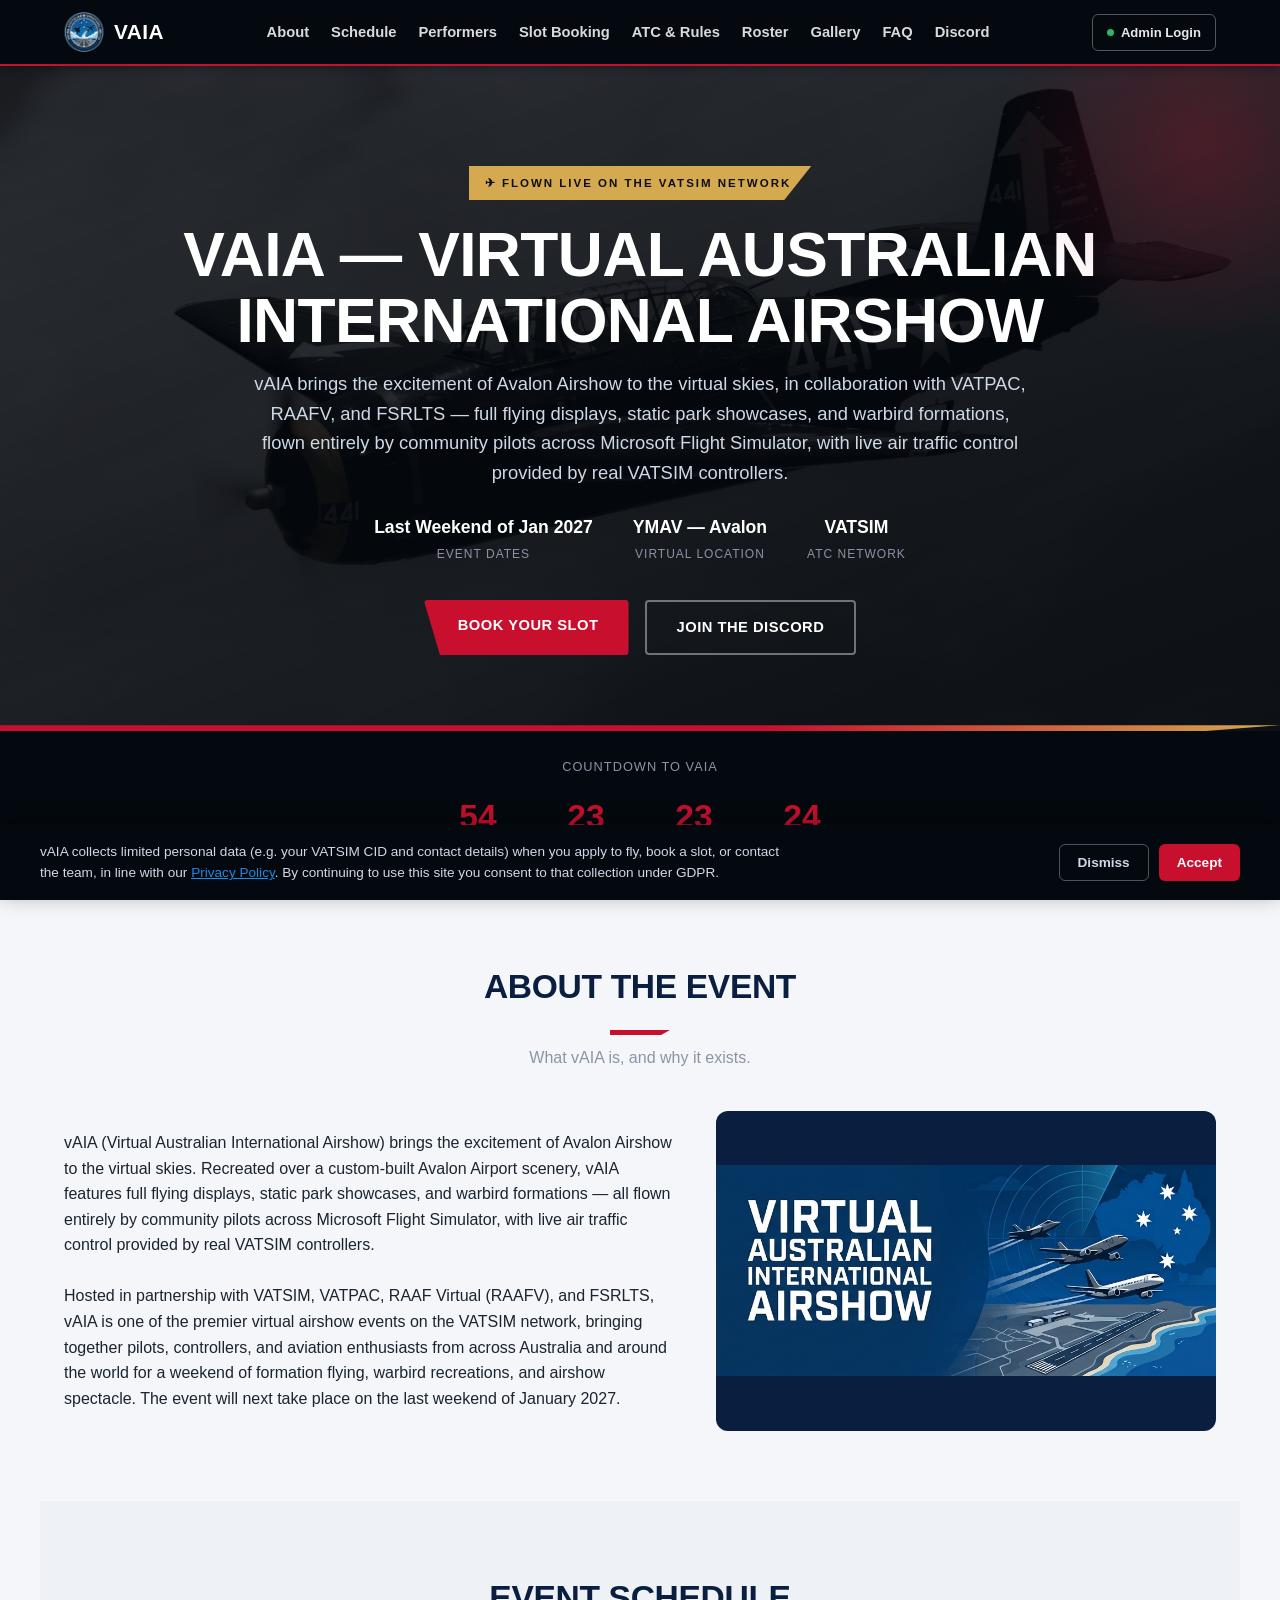
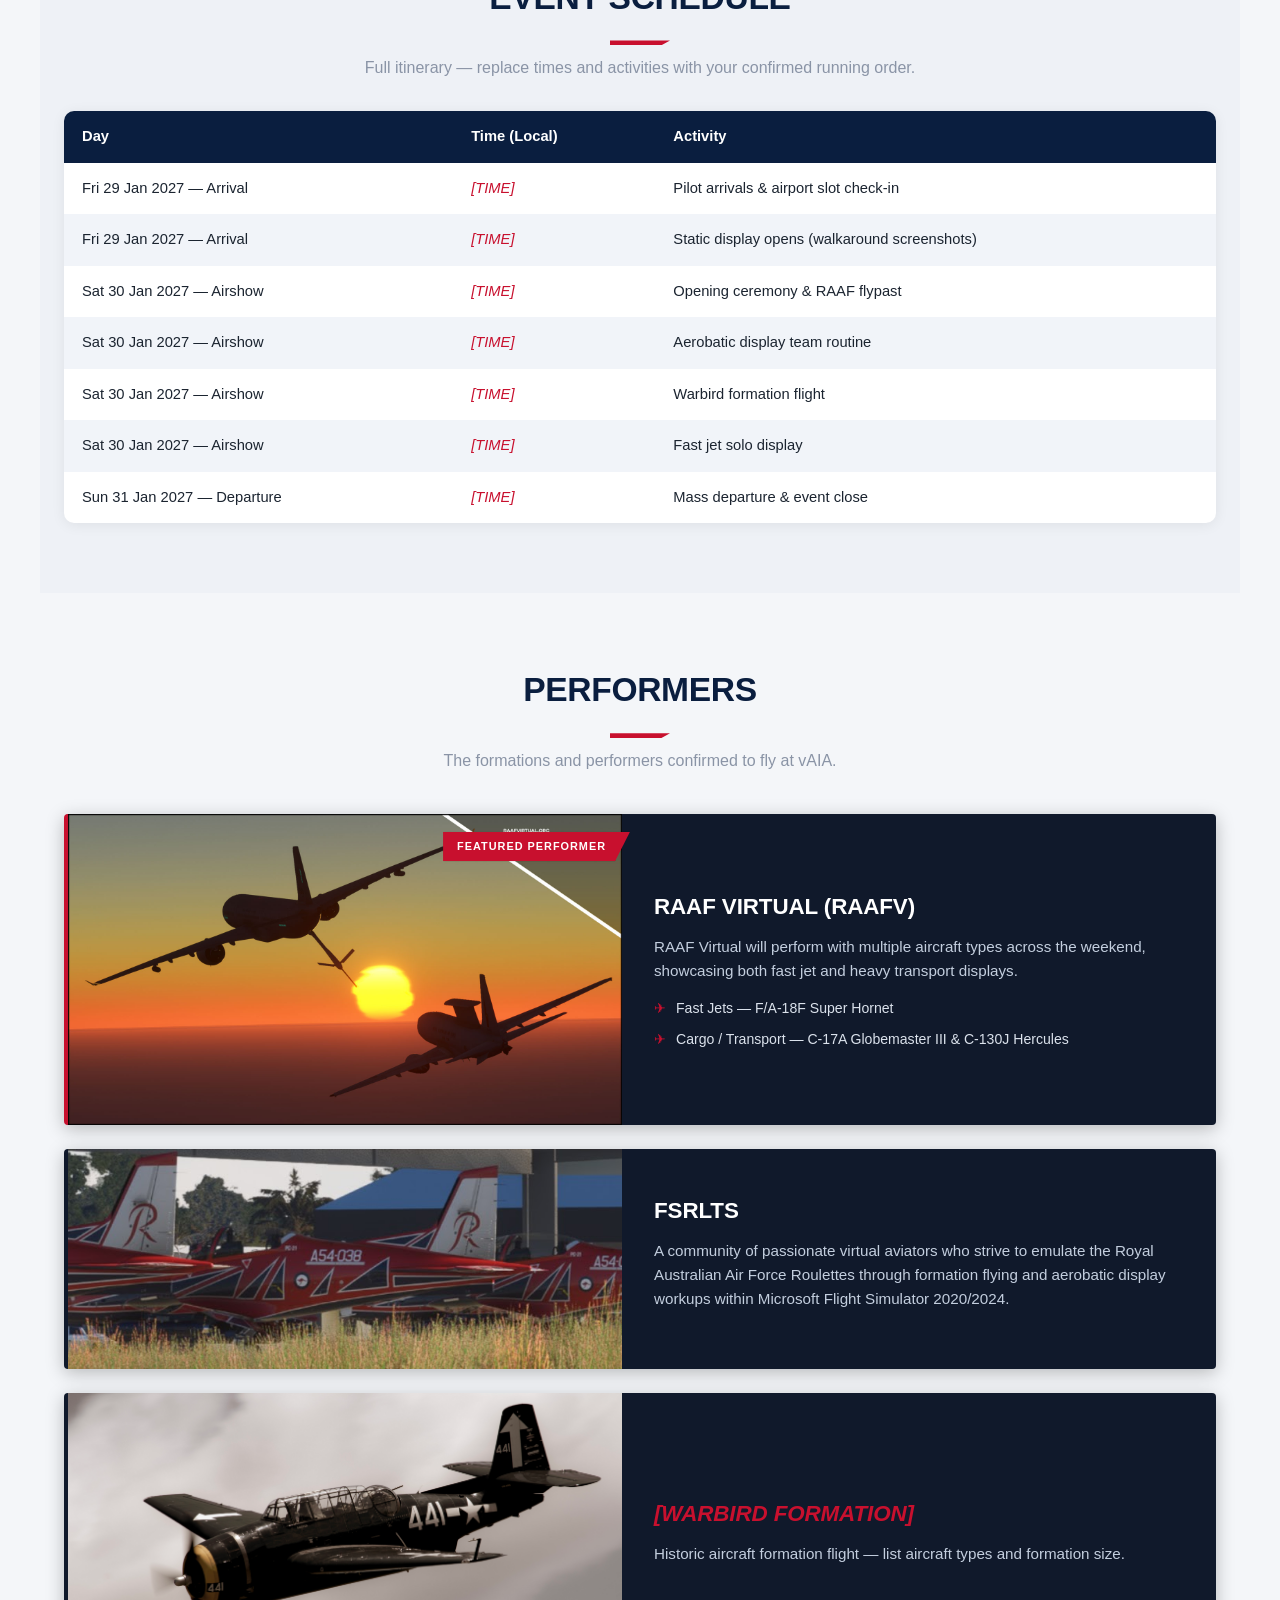
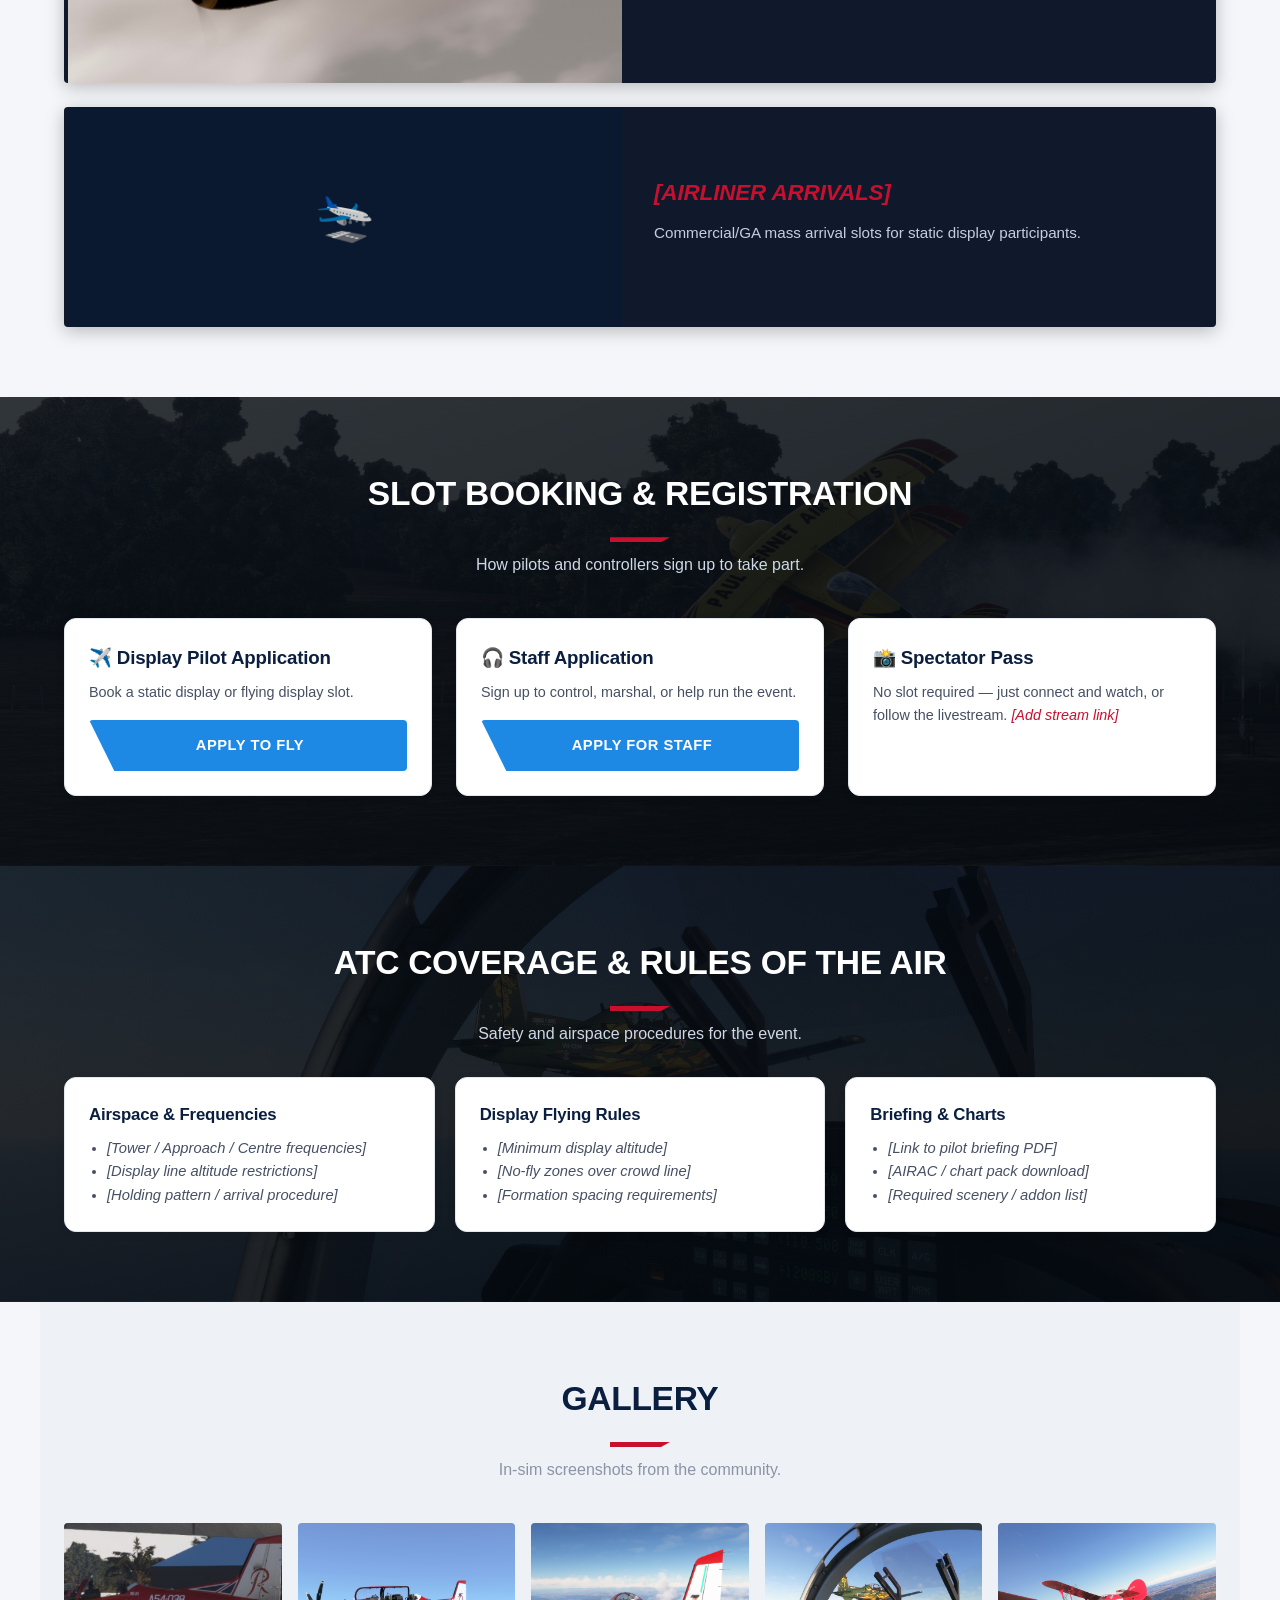
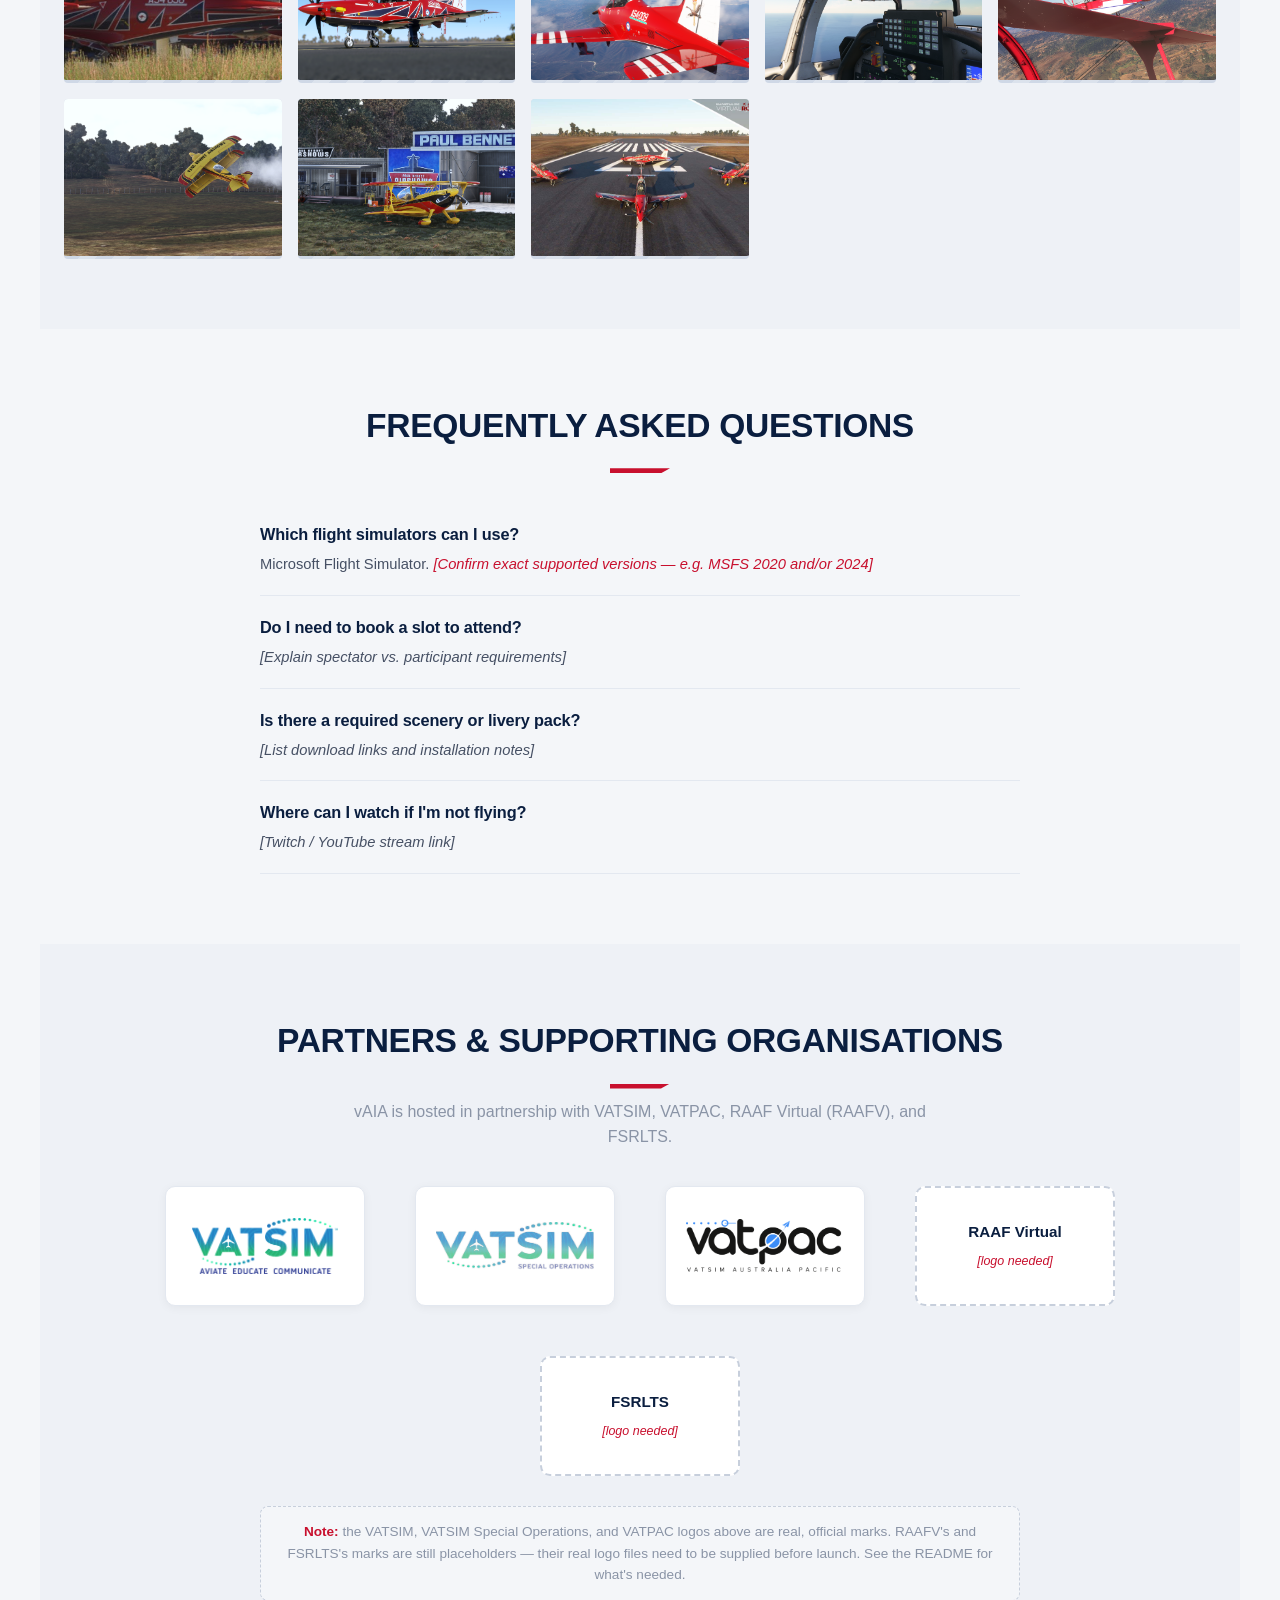
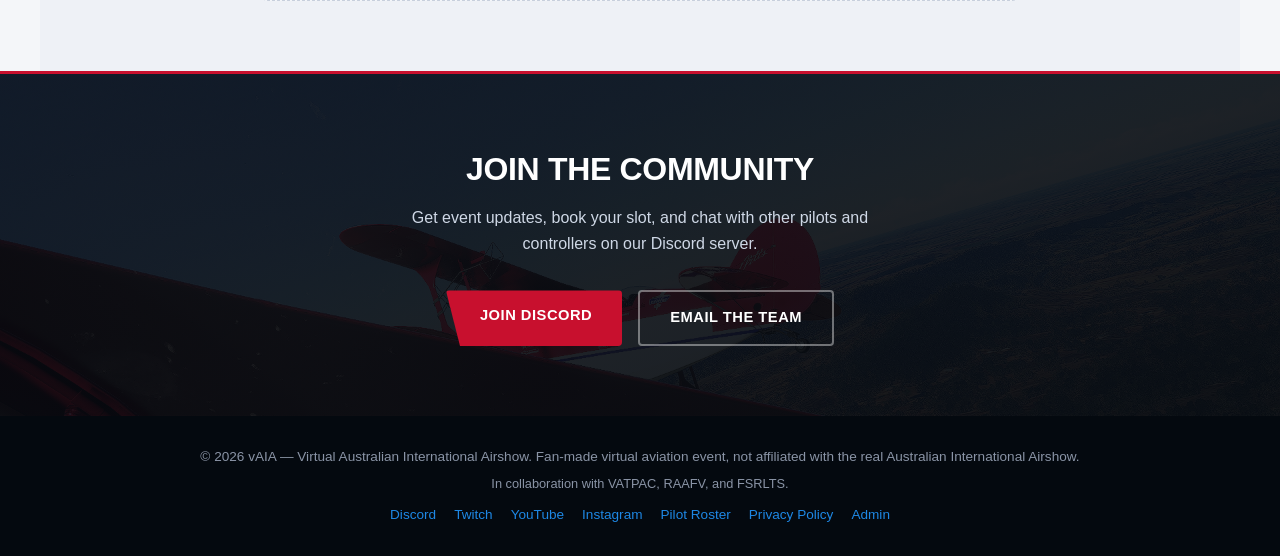
==== commit 8892ec09: "Add photo backgrounds to Slot Booking, ATC & Rules, and Contact sections These were previously flat " ====
--- a/index.html
+++ b/index.html
@@ -160,6 +160,27 @@
   .section-title p { color: var(--grey); max-width: 640px; margin: 10px auto 0; }
   .divider { width: 60px; height: 5px; background: var(--raaf-red); margin: 16px auto 0; clip-path: polygon(0 0, 100% 0, 85% 100%, 0 100%); }
 
+  /* FULL-BLEED PHOTO BACKGROUNDS on constrained sections */
+  #booking, #rules { position: relative; z-index: 0; }
+  #booking::before, #rules::before {
+    content: "";
+    position: absolute;
+    top: 0; left: 50%;
+    width: 100vw; height: 100%;
+    transform: translateX(-50%);
+    z-index: -1;
+    background-size: cover;
+    background-position: center;
+  }
+  #booking::before {
+    background-image: linear-gradient(160deg, rgba(4,9,15,0.82) 0%, rgba(4,9,15,0.92) 100%), url('assets/img/home/gallery/paul-bennet-airshows-display.png');
+  }
+  #rules::before {
+    background-image: linear-gradient(160deg, rgba(4,9,15,0.85) 0%, rgba(4,9,15,0.93) 100%), url('assets/img/home/gallery/cockpit-formation-flight.png');
+  }
+  #booking .section-title h2, #rules .section-title h2 { color: white; }
+  #booking .section-title p, #rules .section-title p { color: #cfd8e6; }
+
   /* ABOUT */
   .about-grid { display: grid; grid-template-columns: 1.1fr 0.9fr; gap: 40px; align-items: center; margin-top: 40px; }
   .about-grid .img-placeholder {
@@ -275,8 +296,16 @@
   }
 
   /* CONTACT / FOOTER */
-  .contact-band { background: var(--navy); color: white; text-align: center; padding: 60px 24px; }
-  .contact-band h2 { font-size: 1.8rem; margin-bottom: 10px; }
+  .contact-band {
+    background:
+      linear-gradient(160deg, rgba(4,9,15,0.85) 0%, rgba(4,9,15,0.93) 100%),
+      url('assets/img/home/gallery/pitts-red-inflight.png');
+    background-size: cover;
+    background-position: center 30%;
+    color: white; text-align: center; padding: 70px 24px;
+    border-top: 3px solid var(--raaf-red);
+  }
+  .contact-band h2 { font-size: 2rem; font-weight: 900; text-transform: uppercase; margin-bottom: 10px; }
   .contact-band p { color: #cfd8e6; max-width: 500px; margin: 0 auto 26px; }
   footer {
     background: var(--navy-deep);
@@ -477,7 +506,7 @@
 </section>
 
 <!-- SLOT BOOKING -->
-<section id="booking" class="bg-alt">
+<section id="booking">
   <div class="section-title">
     <h2>Slot Booking &amp; Registration</h2>
     <div class="divider"></div>
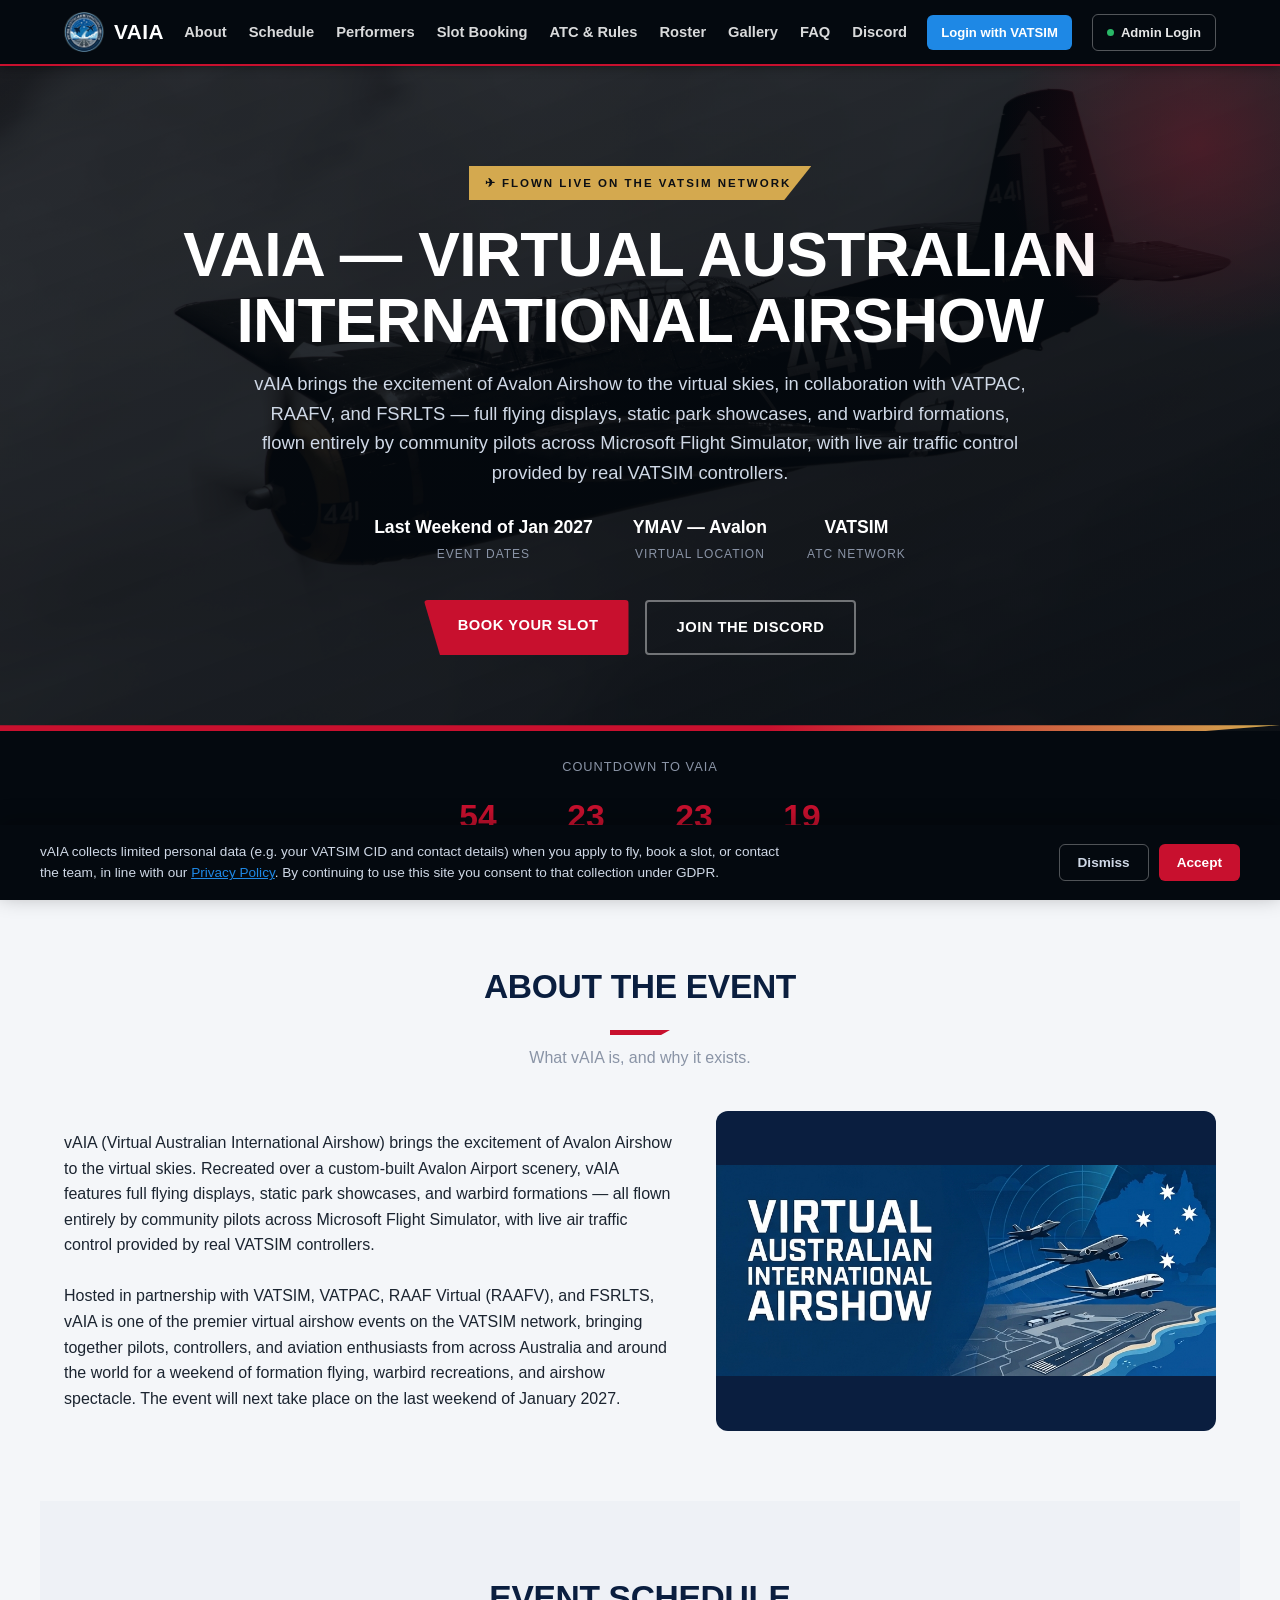
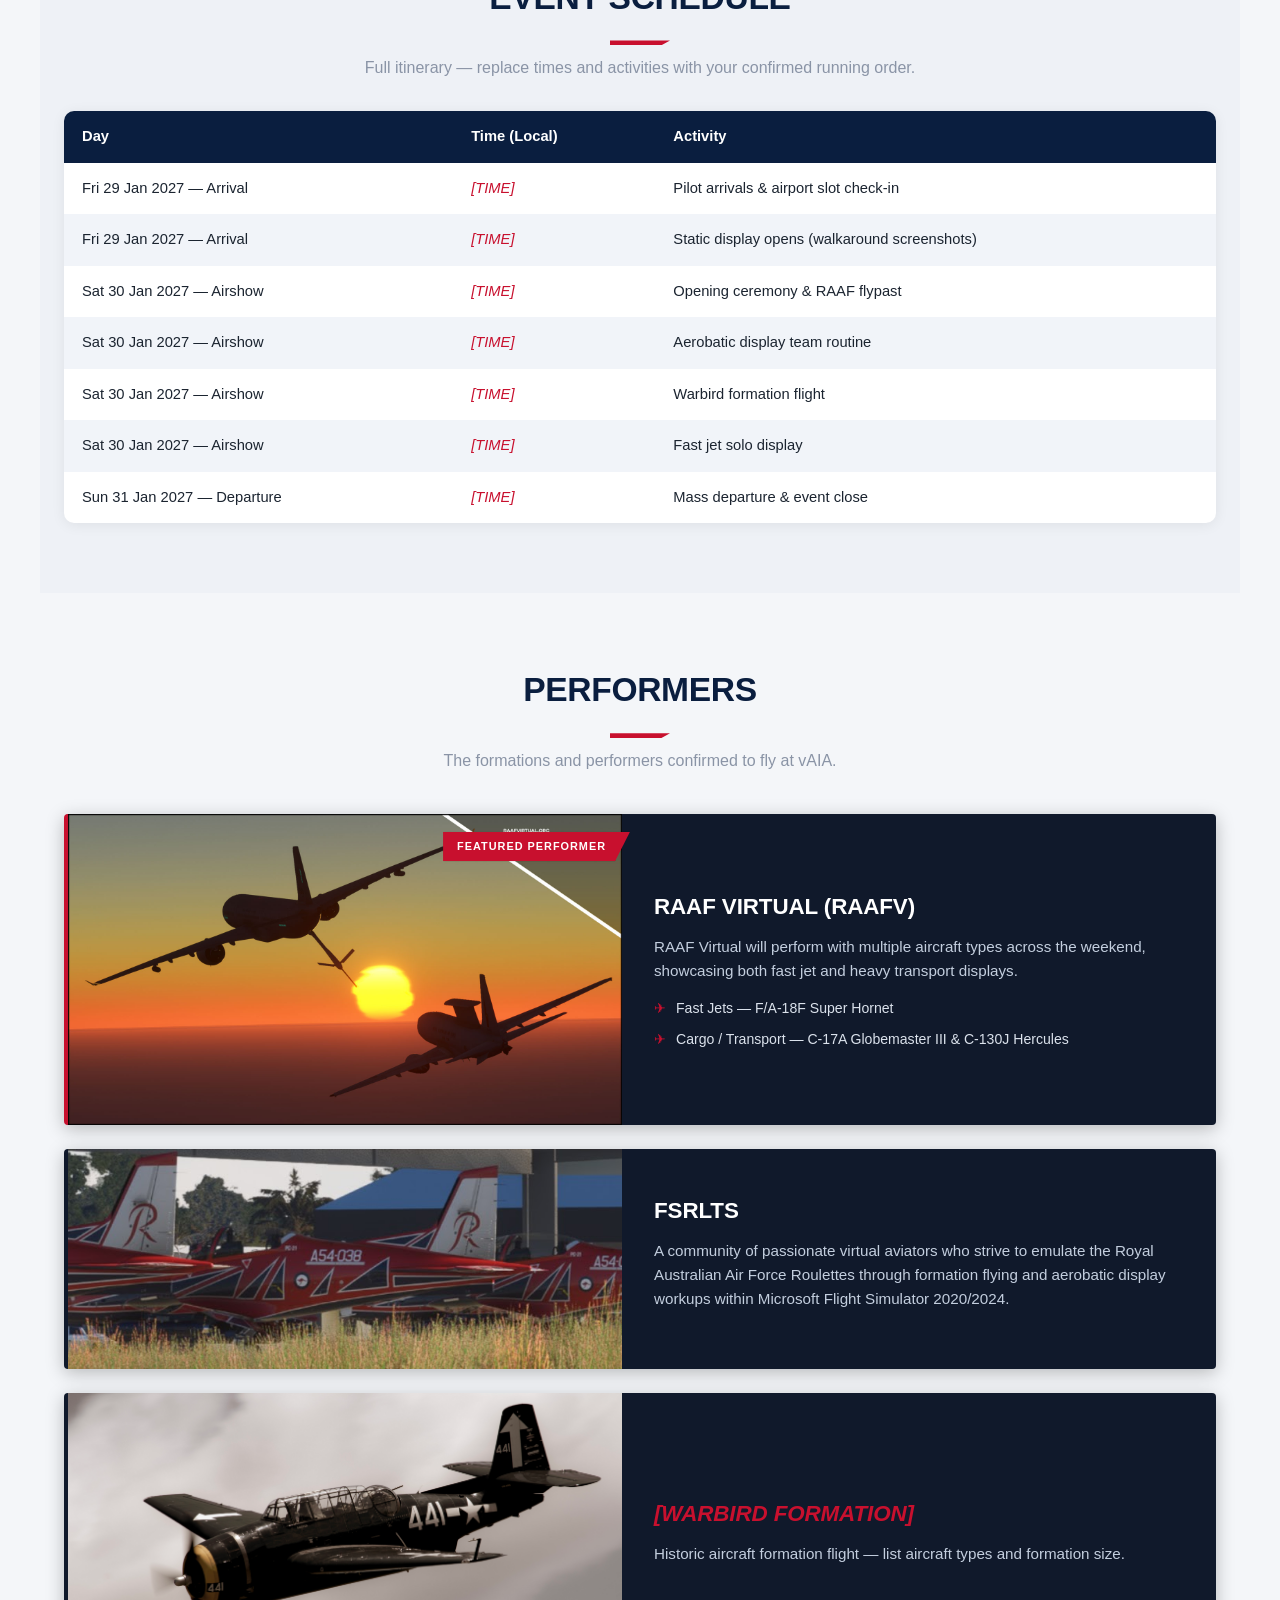
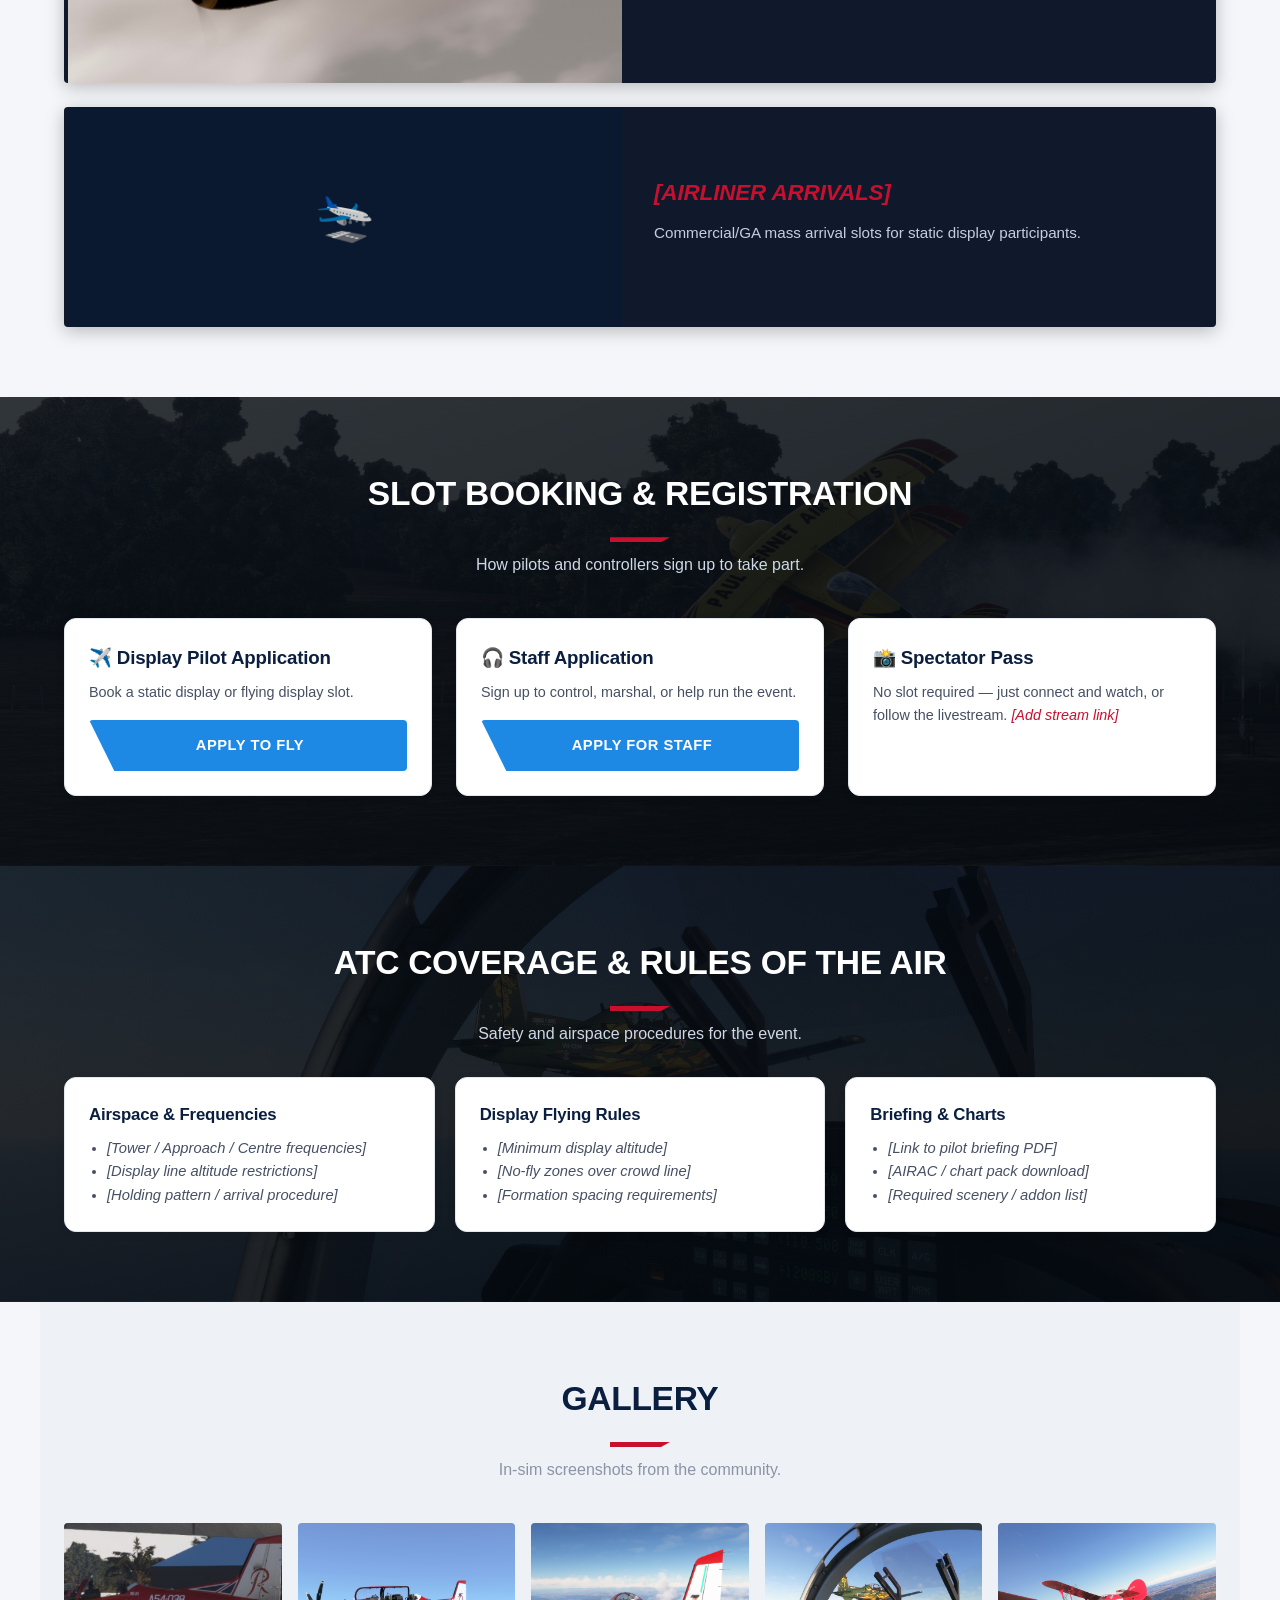
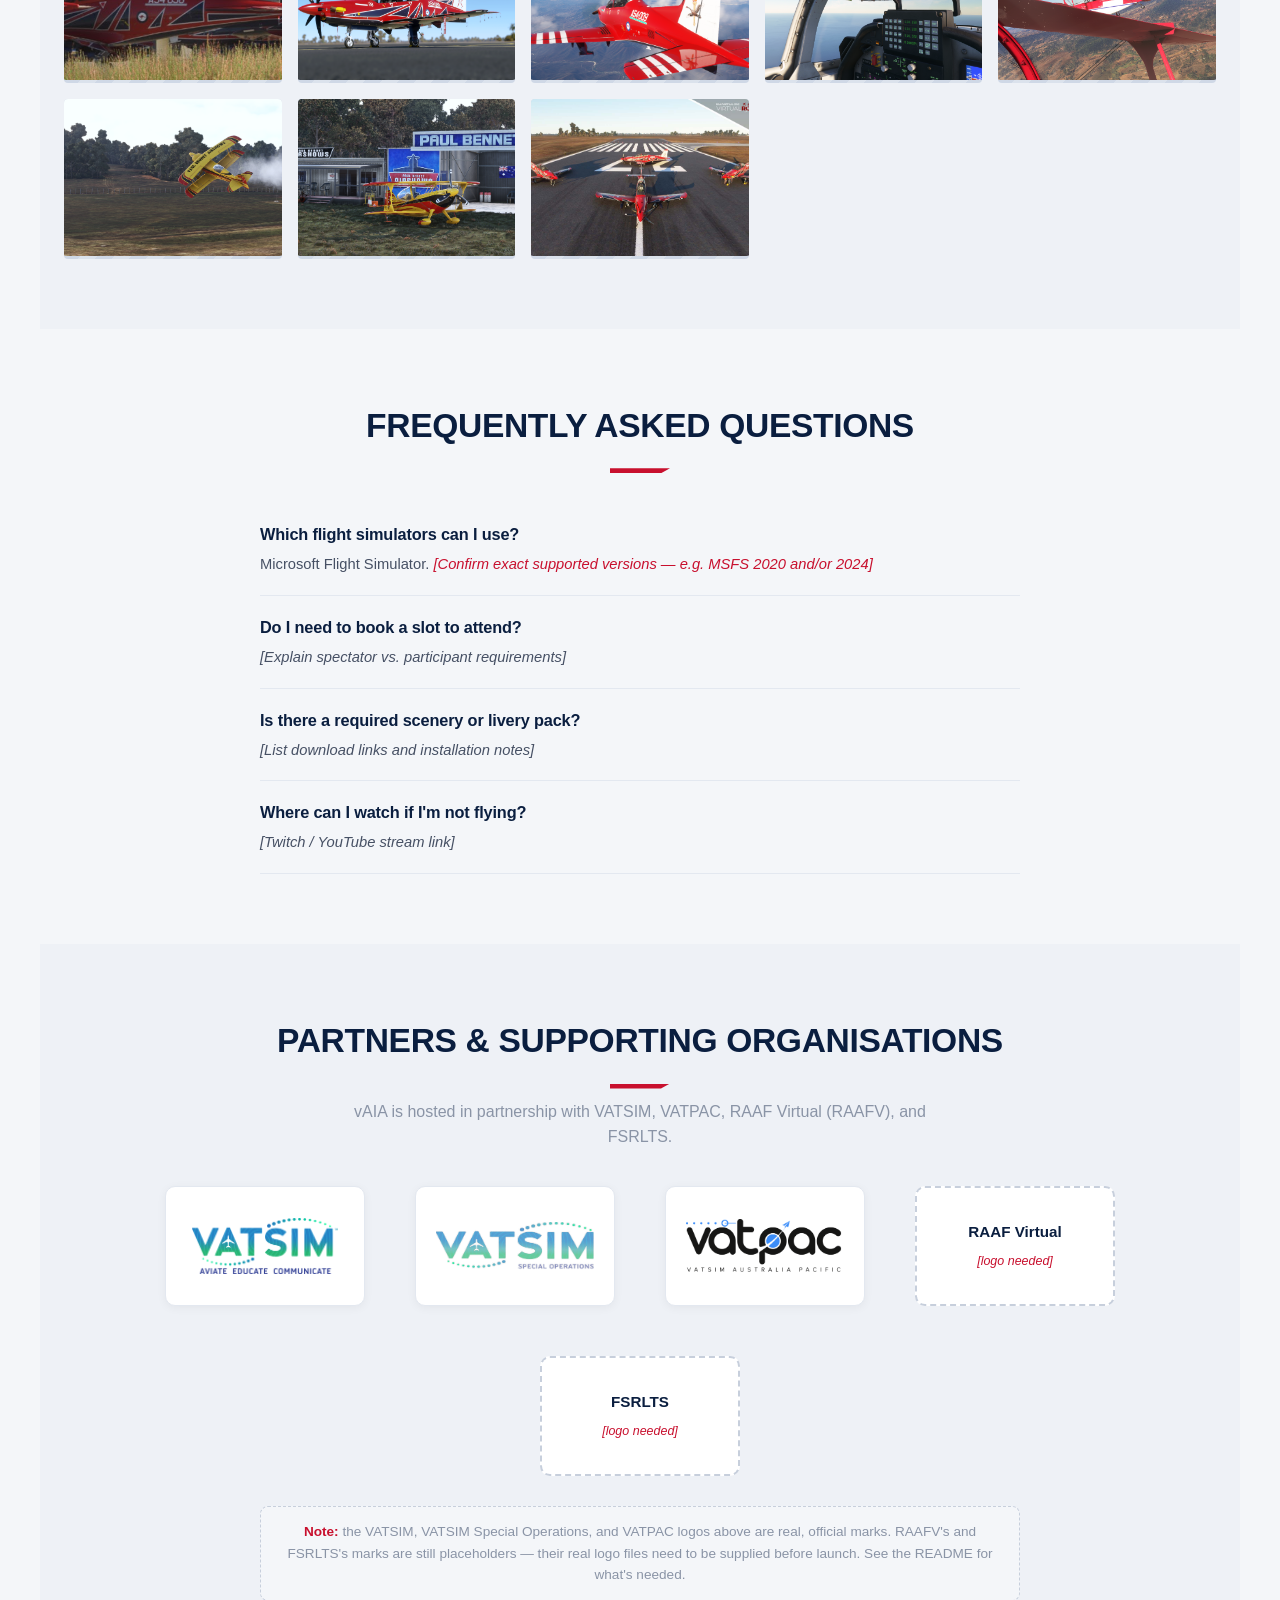
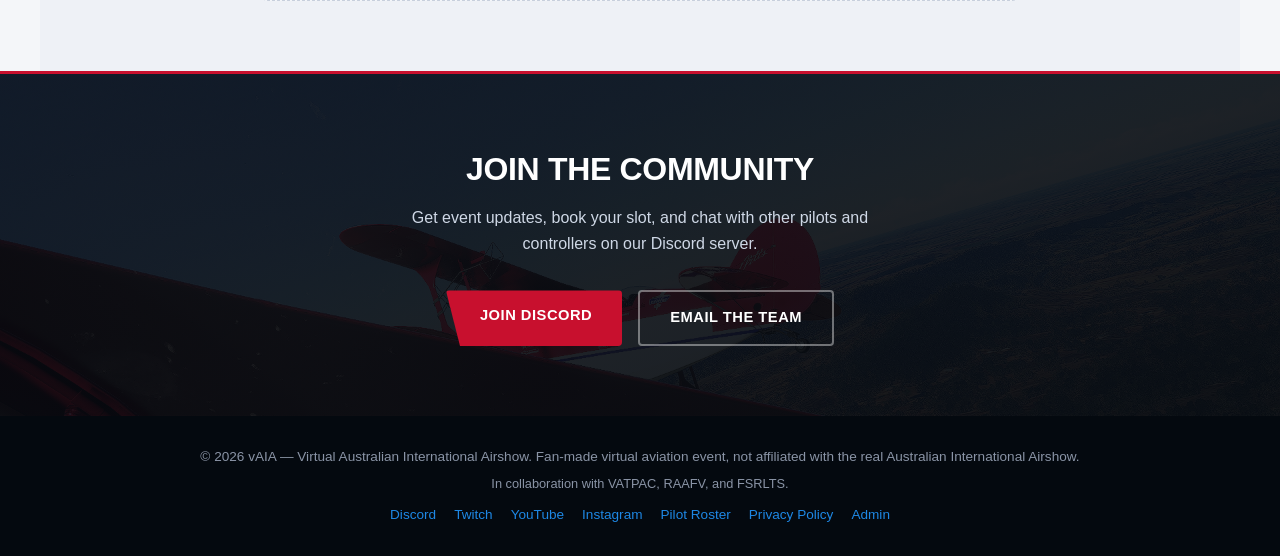
==== commit 92964a86: "Add public "Login with VATSIM" feature via VATSIM Connect OAuth2 Separate from the existing admin us" ====
--- a/index.html
+++ b/index.html
@@ -337,6 +337,16 @@
   }
   .nav-login:hover { opacity: 1; border-color: var(--sky); color: var(--sky); }
   .nav-login .dot { width: 7px; height: 7px; border-radius: 50%; background: #2ecC71; }
+  .nav-vatsim {
+    display: inline-flex; align-items: center; gap: 7px;
+    background: var(--sky); border-radius: 6px;
+    padding: 7px 14px; font-size: 0.82rem; font-weight: 700; color: white;
+  }
+  .nav-vatsim:hover { background: #1569b0; }
+  .nav-vatsim-status { display: inline-flex; align-items: center; gap: 8px; font-size: 0.82rem; color: #cfd8e6; }
+  .nav-vatsim-status .name { color: white; font-weight: 700; }
+  .nav-vatsim-status a { color: var(--sky); font-weight: 700; }
+  .nav-vatsim-status a:hover { text-decoration: underline; }
 
   /* PARTNER LOGO CARDS */
   .partner-card {
@@ -401,6 +411,7 @@
         <li><a href="https://discord.gg/auTg6SeTW8" target="_blank" rel="noopener">Discord</a></li>
       </ul>
     </nav>
+    <span id="vatsim-login-area"></span>
     <a class="nav-login" href="admin.html" title="Admin login — requires the site to be deployed on Cloudflare Pages, see README">
       <span class="dot"></span> Admin Login
     </a>
@@ -671,6 +682,30 @@
 
 <script>
   document.getElementById('year').textContent = new Date().getFullYear();
+
+  // Public "Login with VATSIM" status — separate from admin login. Only
+  // works once deployed with VATSIM_CLIENT_ID/SECRET set (see README);
+  // on GitHub Pages or before that's configured, this quietly shows the
+  // plain login link and does nothing further.
+  (function () {
+    var area = document.getElementById('vatsim-login-area');
+    function esc(s) { return String(s == null ? '' : s).replace(/&/g, '&amp;').replace(/</g, '&lt;').replace(/>/g, '&gt;').replace(/"/g, '&quot;'); }
+    fetch('/api/auth/vatsim/me')
+      .then(function (r) { if (!r.ok) throw new Error('no api'); return r.json(); })
+      .then(function (me) {
+        if (me.loggedIn) {
+          area.innerHTML = '<span class="nav-vatsim-status">' +
+            '<span class="name">' + esc(me.name || ('CID ' + me.cid)) + '</span>' +
+            '<a href="/api/auth/vatsim/logout">Log out</a>' +
+            '</span>';
+        } else {
+          area.innerHTML = '<a class="nav-vatsim" href="/api/auth/vatsim/login">Login with VATSIM</a>';
+        }
+      })
+      .catch(function () {
+        area.innerHTML = '<a class="nav-vatsim" href="/api/auth/vatsim/login">Login with VATSIM</a>';
+      });
+  })();
 
   // Performers: try the live API first (Cloudflare Pages), fall back to the
   // bundled static JSON (works even on plain GitHub Pages with no backend).
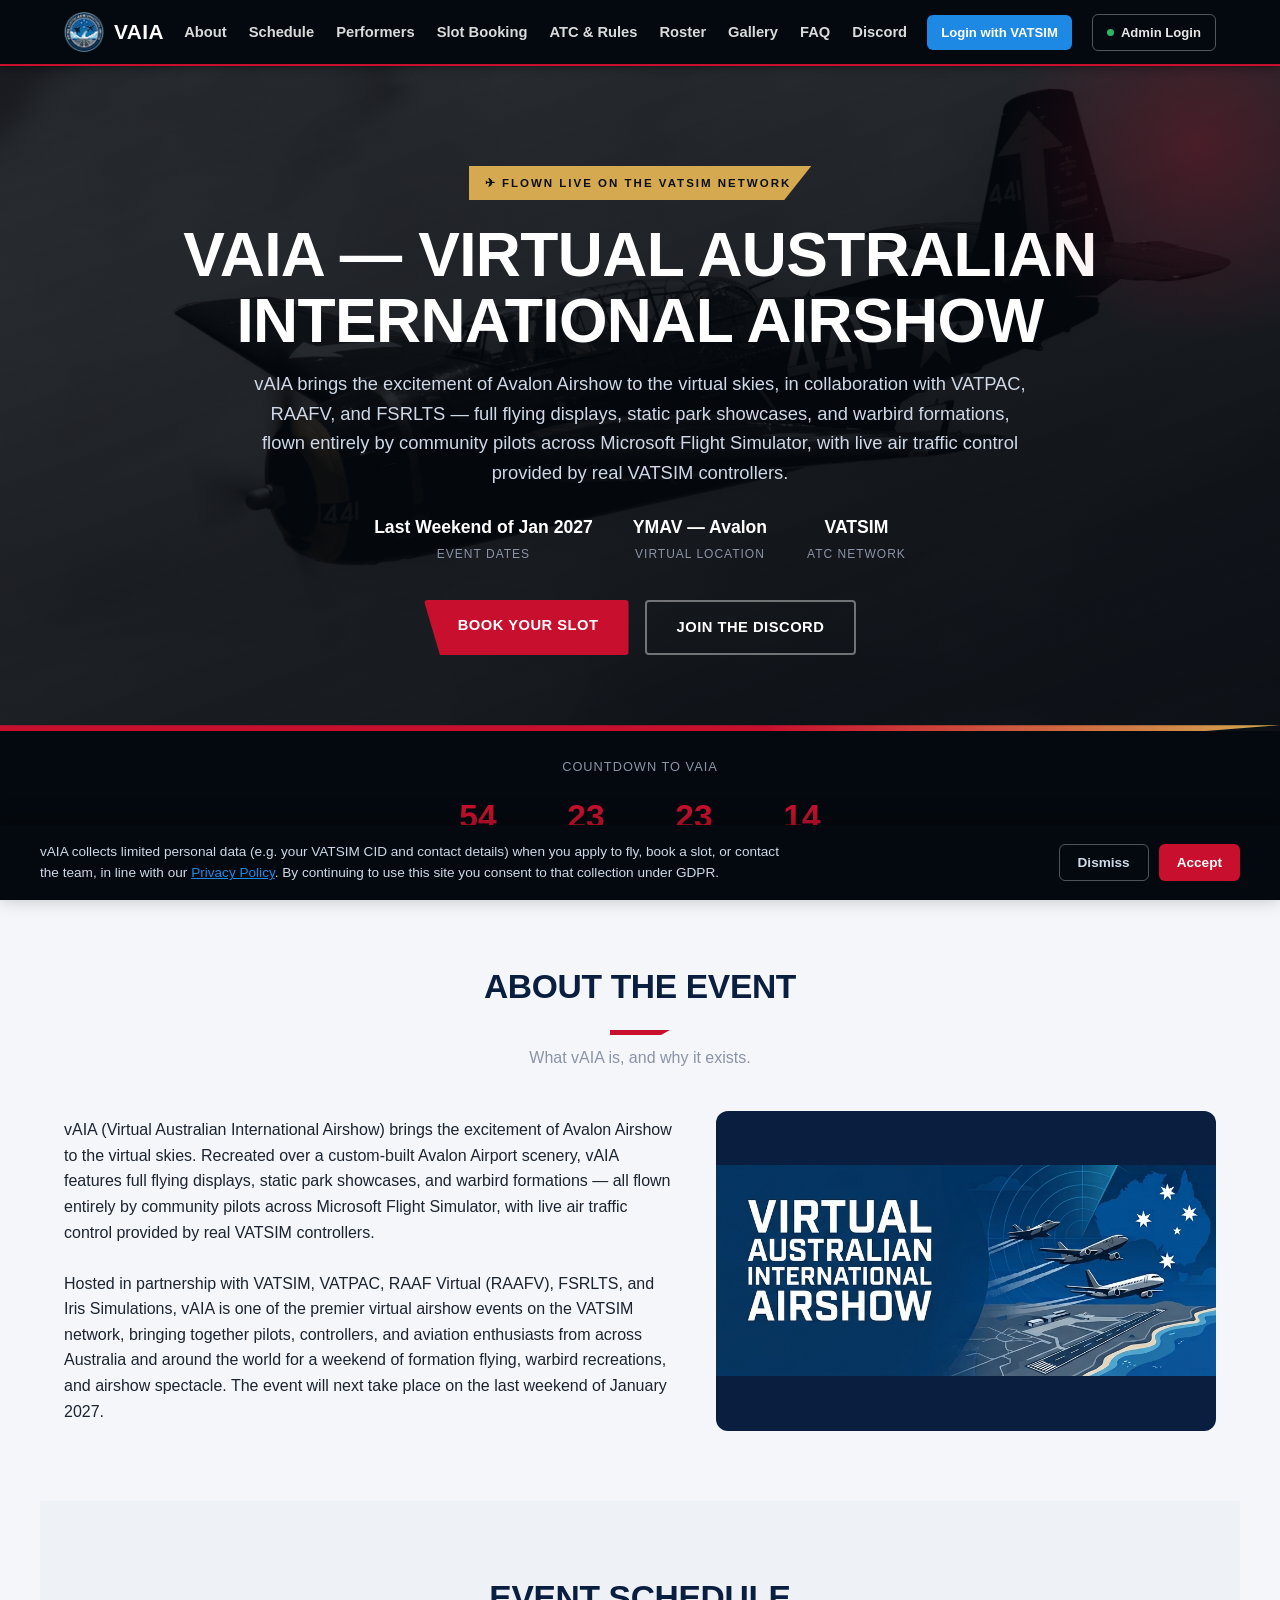
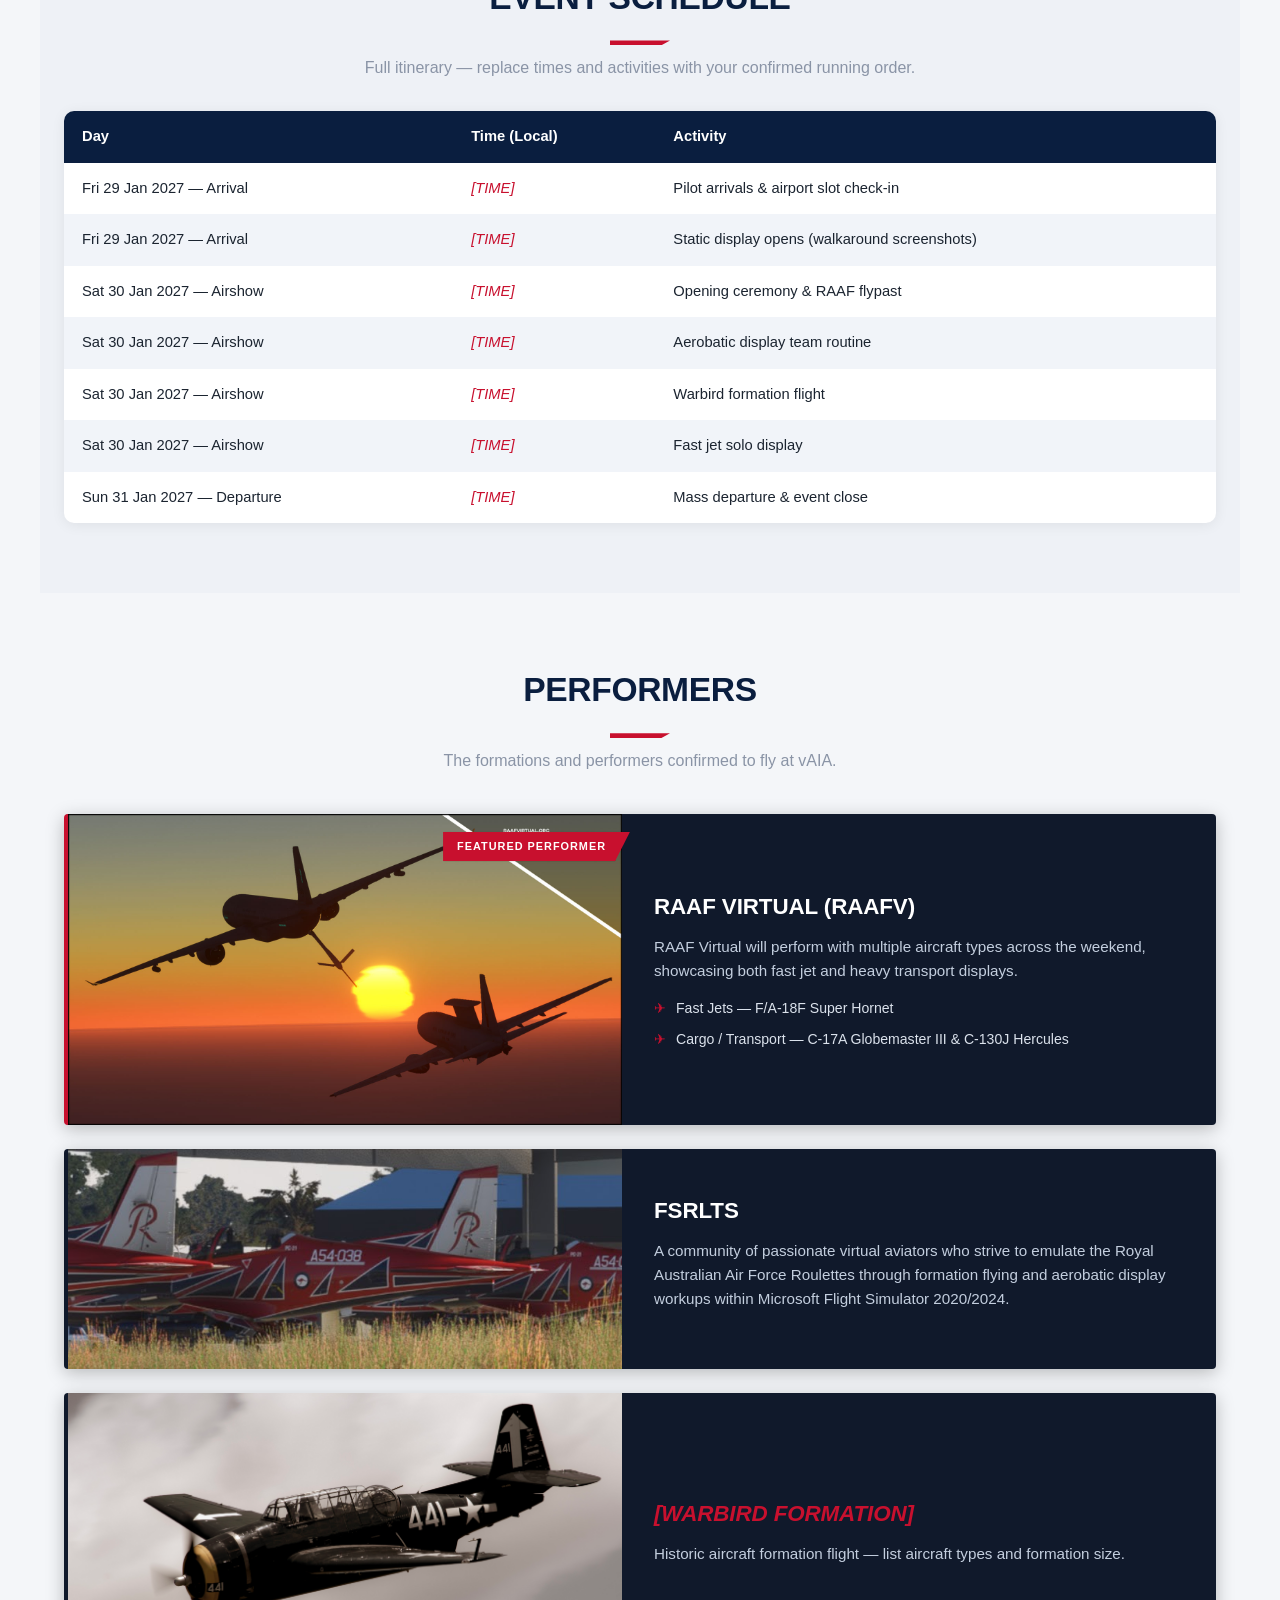
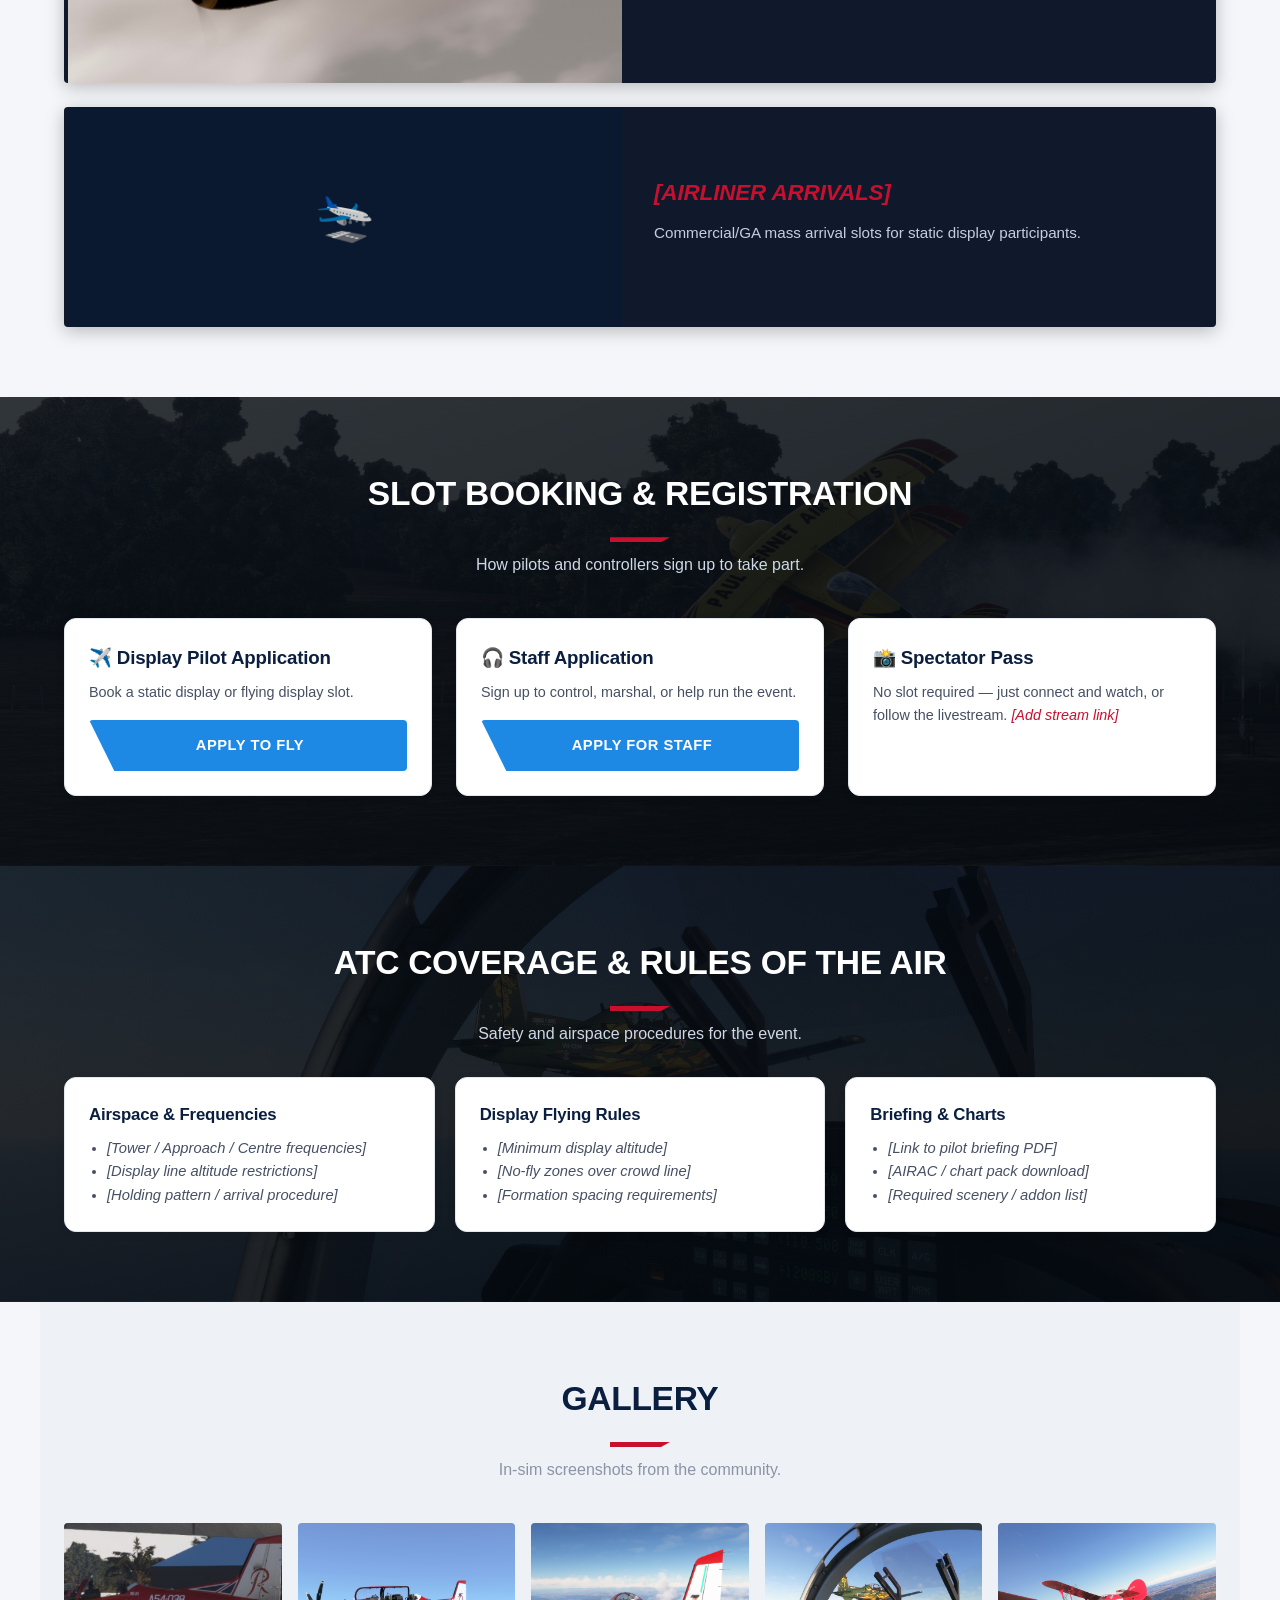
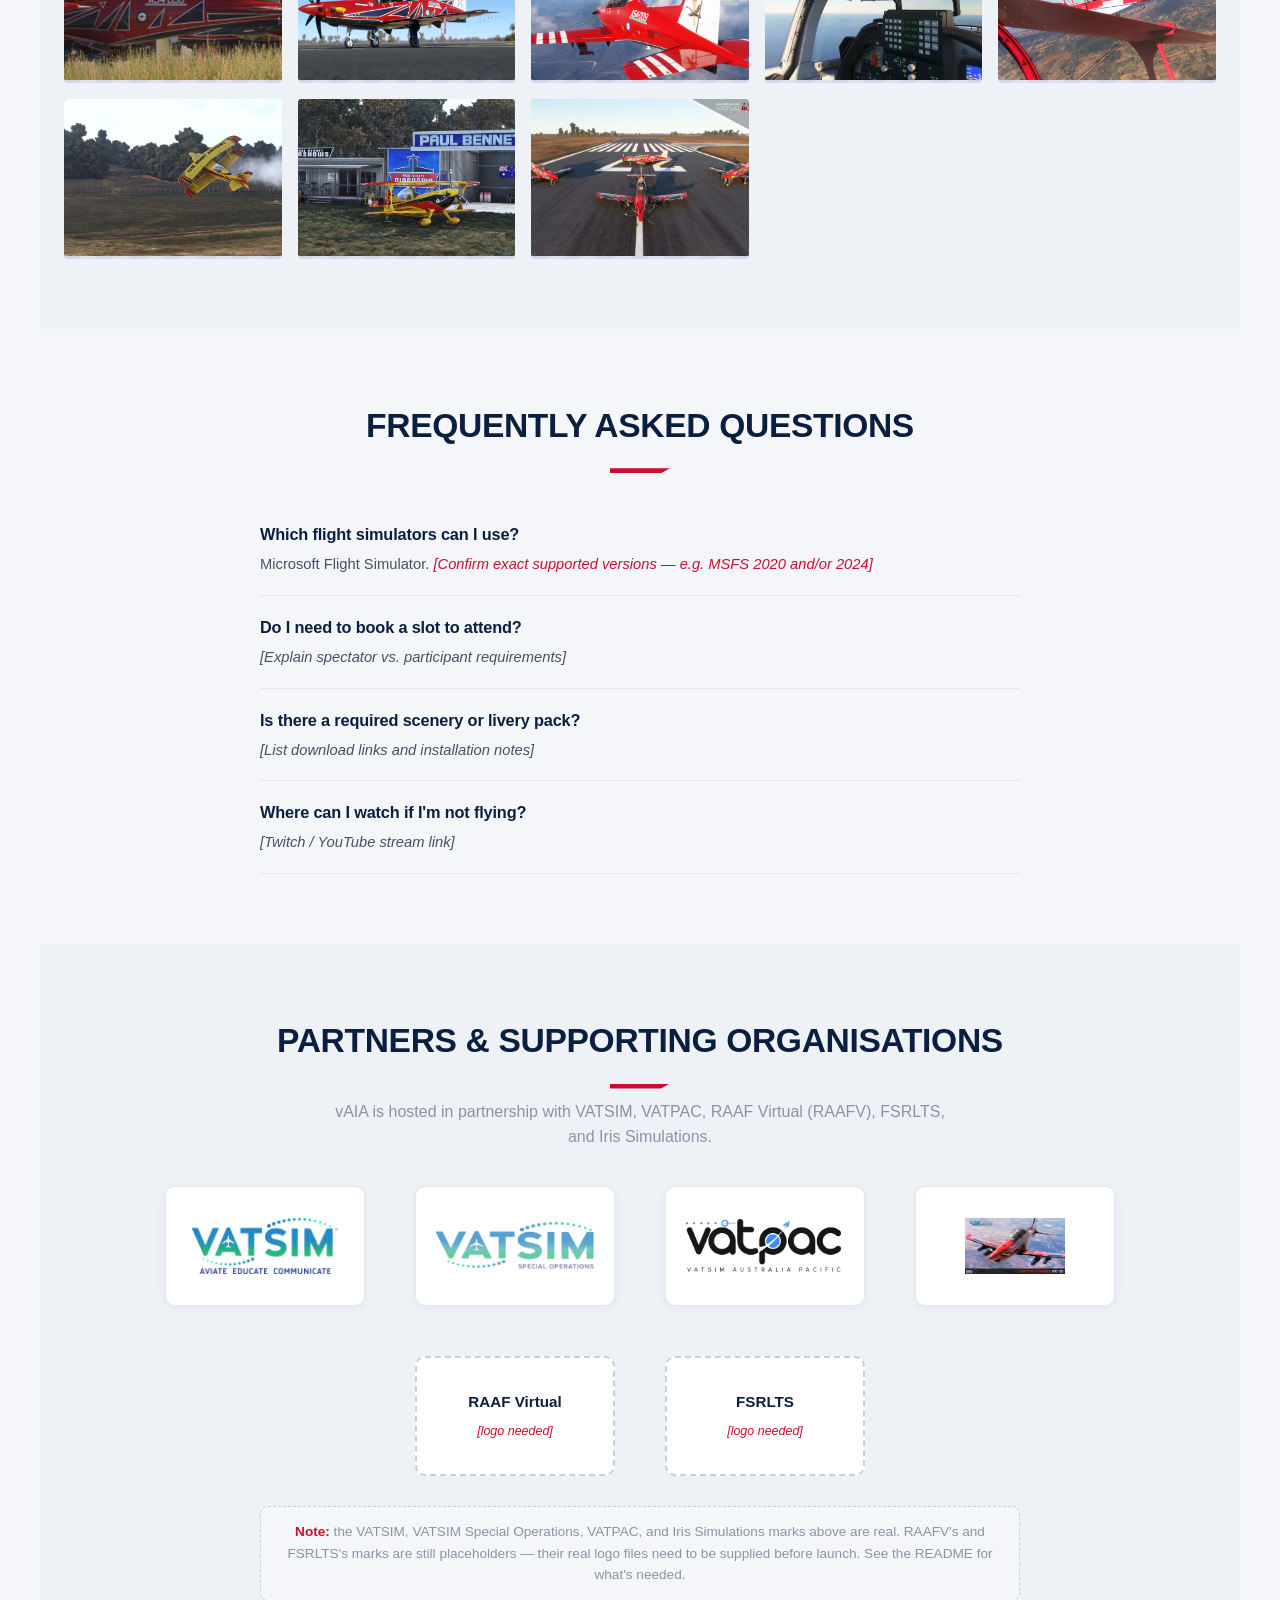
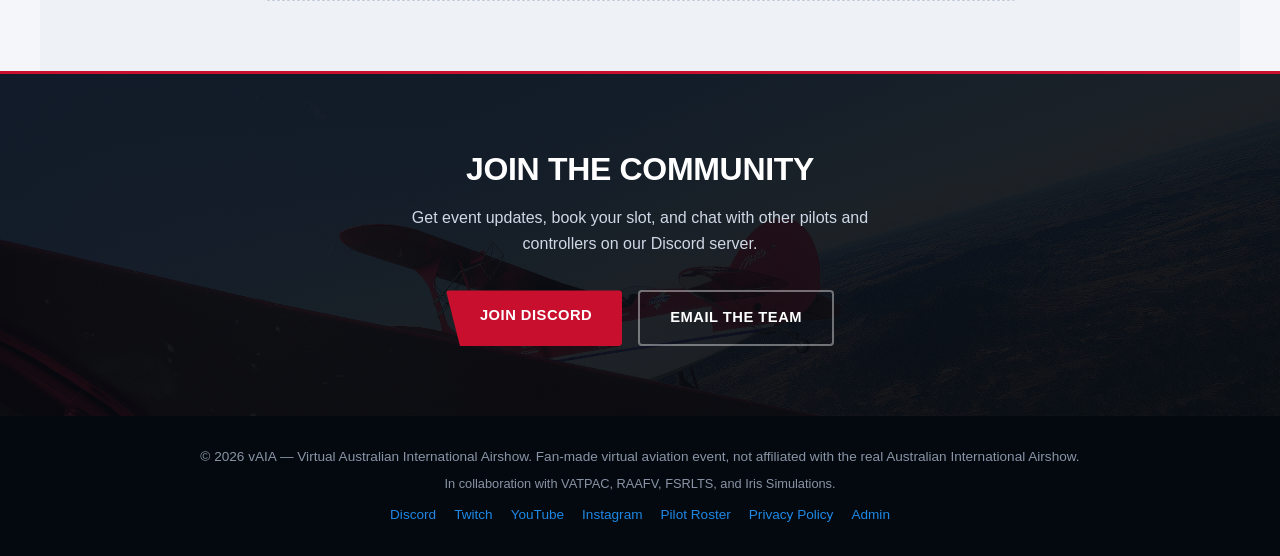
==== commit 7e19bce8: "Add Iris Simulations to Partners section Renamed the uploaded promo image to a descriptive path and " ====
--- a/index.html
+++ b/index.html
@@ -475,7 +475,7 @@
     <div>
       <p>vAIA (Virtual Australian International Airshow) brings the excitement of Avalon Airshow to the virtual skies. Recreated over a custom-built Avalon Airport scenery, vAIA features full flying displays, static park showcases, and warbird formations — all flown entirely by community pilots across Microsoft Flight Simulator, with live air traffic control provided by real VATSIM controllers.</p>
       <br>
-      <p>Hosted in partnership with VATSIM, VATPAC, RAAF Virtual (RAAFV), and FSRLTS, vAIA is one of the premier virtual airshow events on the VATSIM network, bringing together pilots, controllers, and aviation enthusiasts from across Australia and around the world for a weekend of formation flying, warbird recreations, and airshow spectacle. The event will next take place on the last weekend of January 2027.</p>
+      <p>Hosted in partnership with VATSIM, VATPAC, RAAF Virtual (RAAFV), FSRLTS, and Iris Simulations, vAIA is one of the premier virtual airshow events on the VATSIM network, bringing together pilots, controllers, and aviation enthusiasts from across Australia and around the world for a weekend of formation flying, warbird recreations, and airshow spectacle. The event will next take place on the last weekend of January 2027.</p>
     </div>
     <div class="img-placeholder"><img src="assets/img/home/hero-banner.png" alt="Virtual Australian International Airshow"></div>
   </div>
@@ -619,7 +619,7 @@
   <div class="section-title">
     <h2>Partners &amp; Supporting Organisations</h2>
     <div class="divider"></div>
-    <p>vAIA is hosted in partnership with VATSIM, VATPAC, RAAF Virtual (RAAFV), and FSRLTS.</p>
+    <p>vAIA is hosted in partnership with VATSIM, VATPAC, RAAF Virtual (RAAFV), FSRLTS, and Iris Simulations.</p>
   </div>
   <div class="partner-row">
     <a class="partner-card" href="https://www.vatsim.net" target="_blank" rel="noopener">
@@ -631,6 +631,9 @@
     <a class="partner-card" href="https://vatpac.org/" target="_blank" rel="noopener">
       <img src="assets/img/home/vatpac-logo.png" alt="VATPAC — VATSIM Australia Pacific">
     </a>
+    <a class="partner-card" href="https://www.irissimulations.com/" target="_blank" rel="noopener">
+      <img src="assets/img/home/iris-simulations-pc21.png" alt="Iris Simulations — PC-21 Airforce Series">
+    </a>
     <div class="partner-card tbd">
       <span class="ph-name">RAAF Virtual</span>
       <span class="ph-label">[logo needed]</span>
@@ -641,7 +644,7 @@
     </div>
   </div>
   <div class="partner-note">
-    <strong>Note:</strong> the VATSIM, VATSIM Special Operations, and VATPAC logos above are real, official marks. RAAFV's and FSRLTS's marks are still placeholders — their real logo files need to be supplied before launch. See the README for what's needed.
+    <strong>Note:</strong> the VATSIM, VATSIM Special Operations, VATPAC, and Iris Simulations marks above are real. RAAFV's and FSRLTS's marks are still placeholders — their real logo files need to be supplied before launch. See the README for what's needed.
   </div>
 </section>
 
@@ -657,7 +660,7 @@
 
 <footer>
   <div>© <span id="year"></span> vAIA — Virtual Australian International Airshow. Fan-made virtual aviation event, not affiliated with the real Australian International Airshow.</div>
-  <div style="margin-top:6px; font-size:0.8rem; color:var(--grey);">In collaboration with VATPAC, RAAFV, and FSRLTS.</div>
+  <div style="margin-top:6px; font-size:0.8rem; color:var(--grey);">In collaboration with VATPAC, RAAFV, FSRLTS, and Iris Simulations.</div>
   <div class="footer-links">
     <a href="https://discord.gg/auTg6SeTW8" target="_blank" rel="noopener">Discord</a>
     <a href="#">Twitch</a>
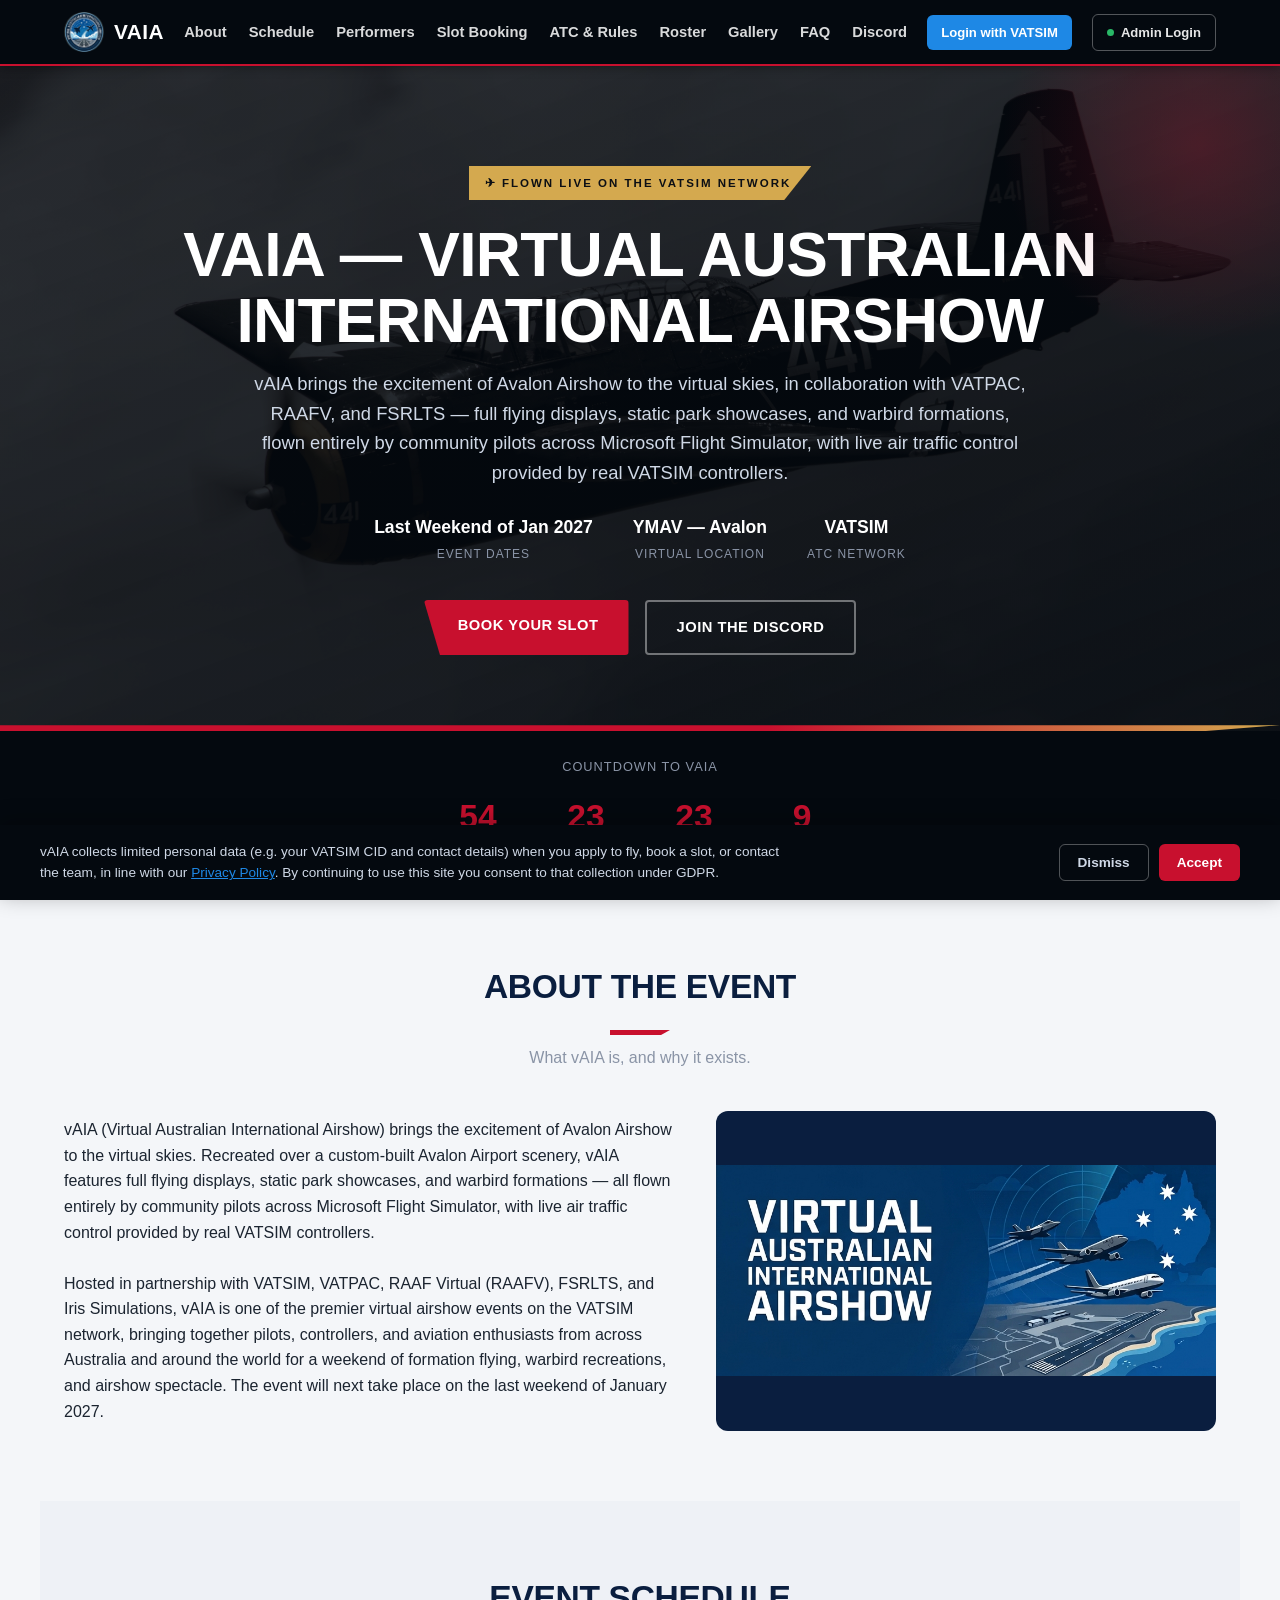
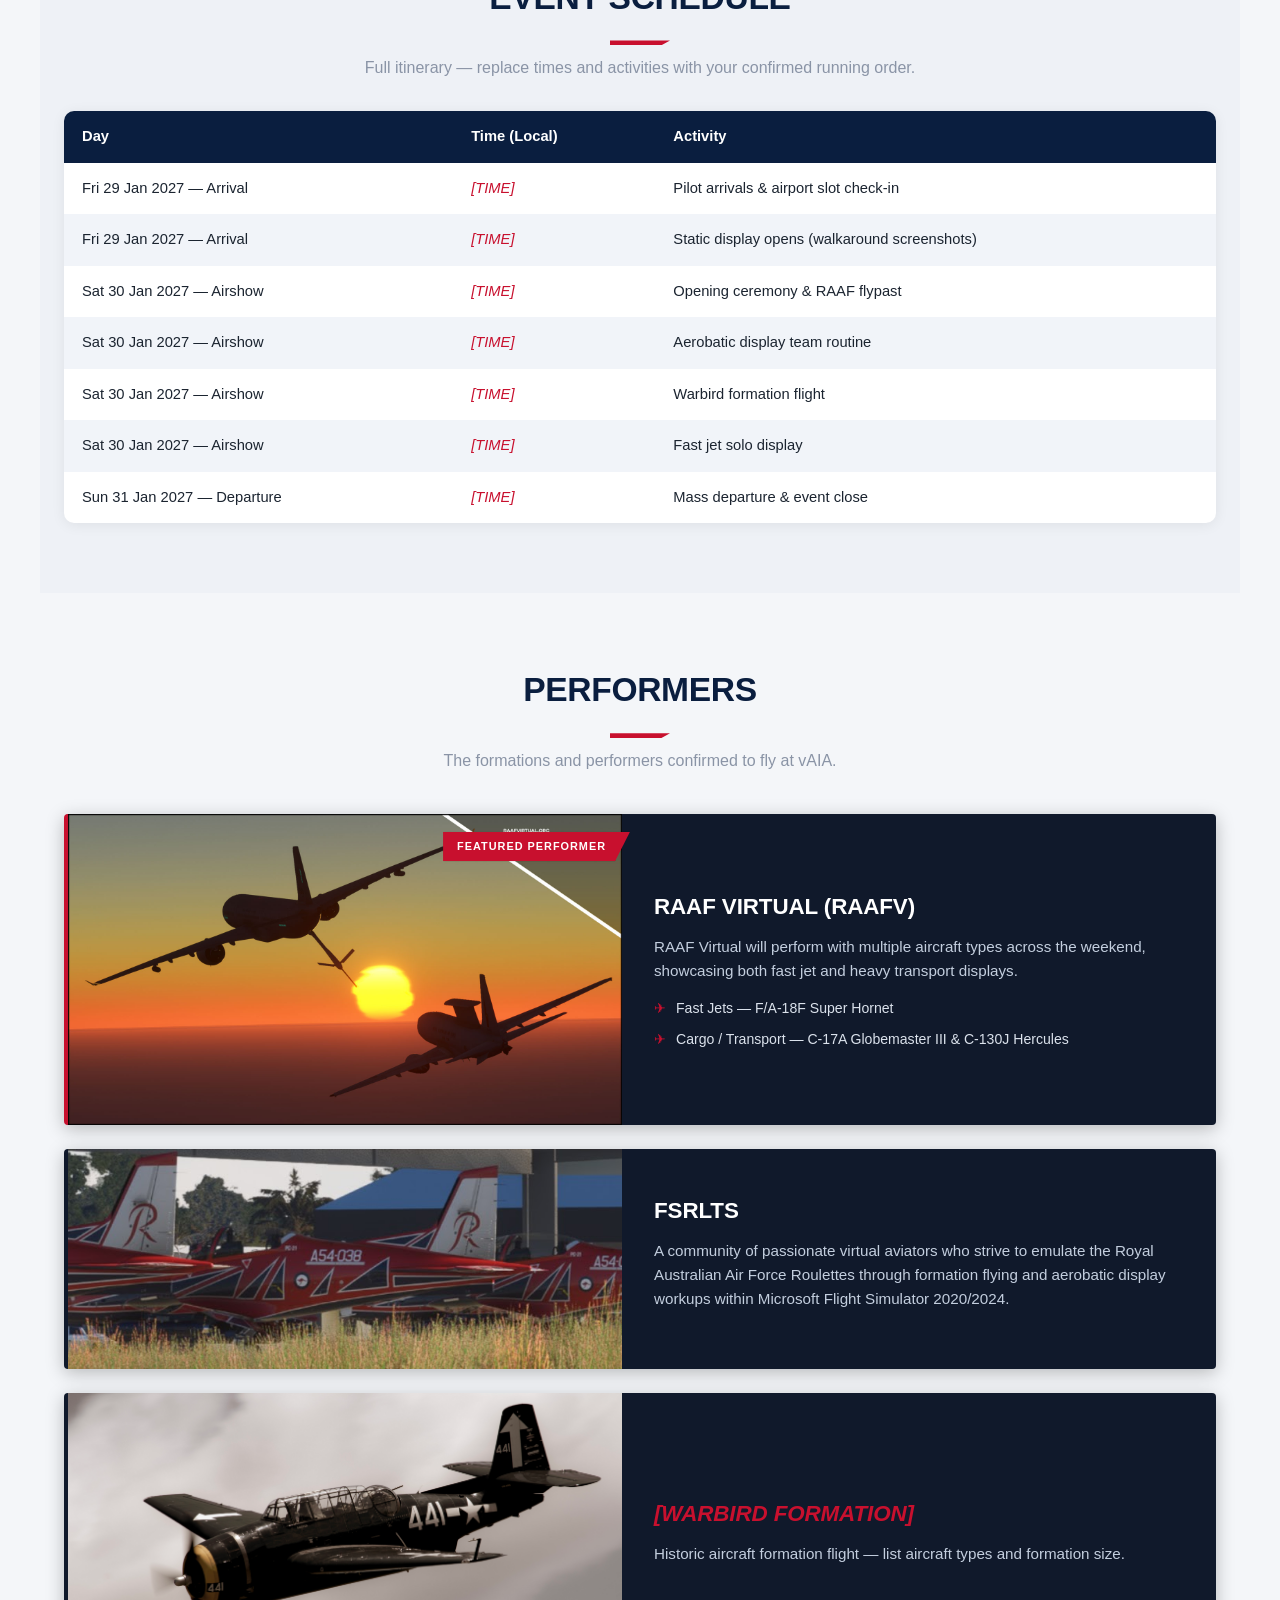
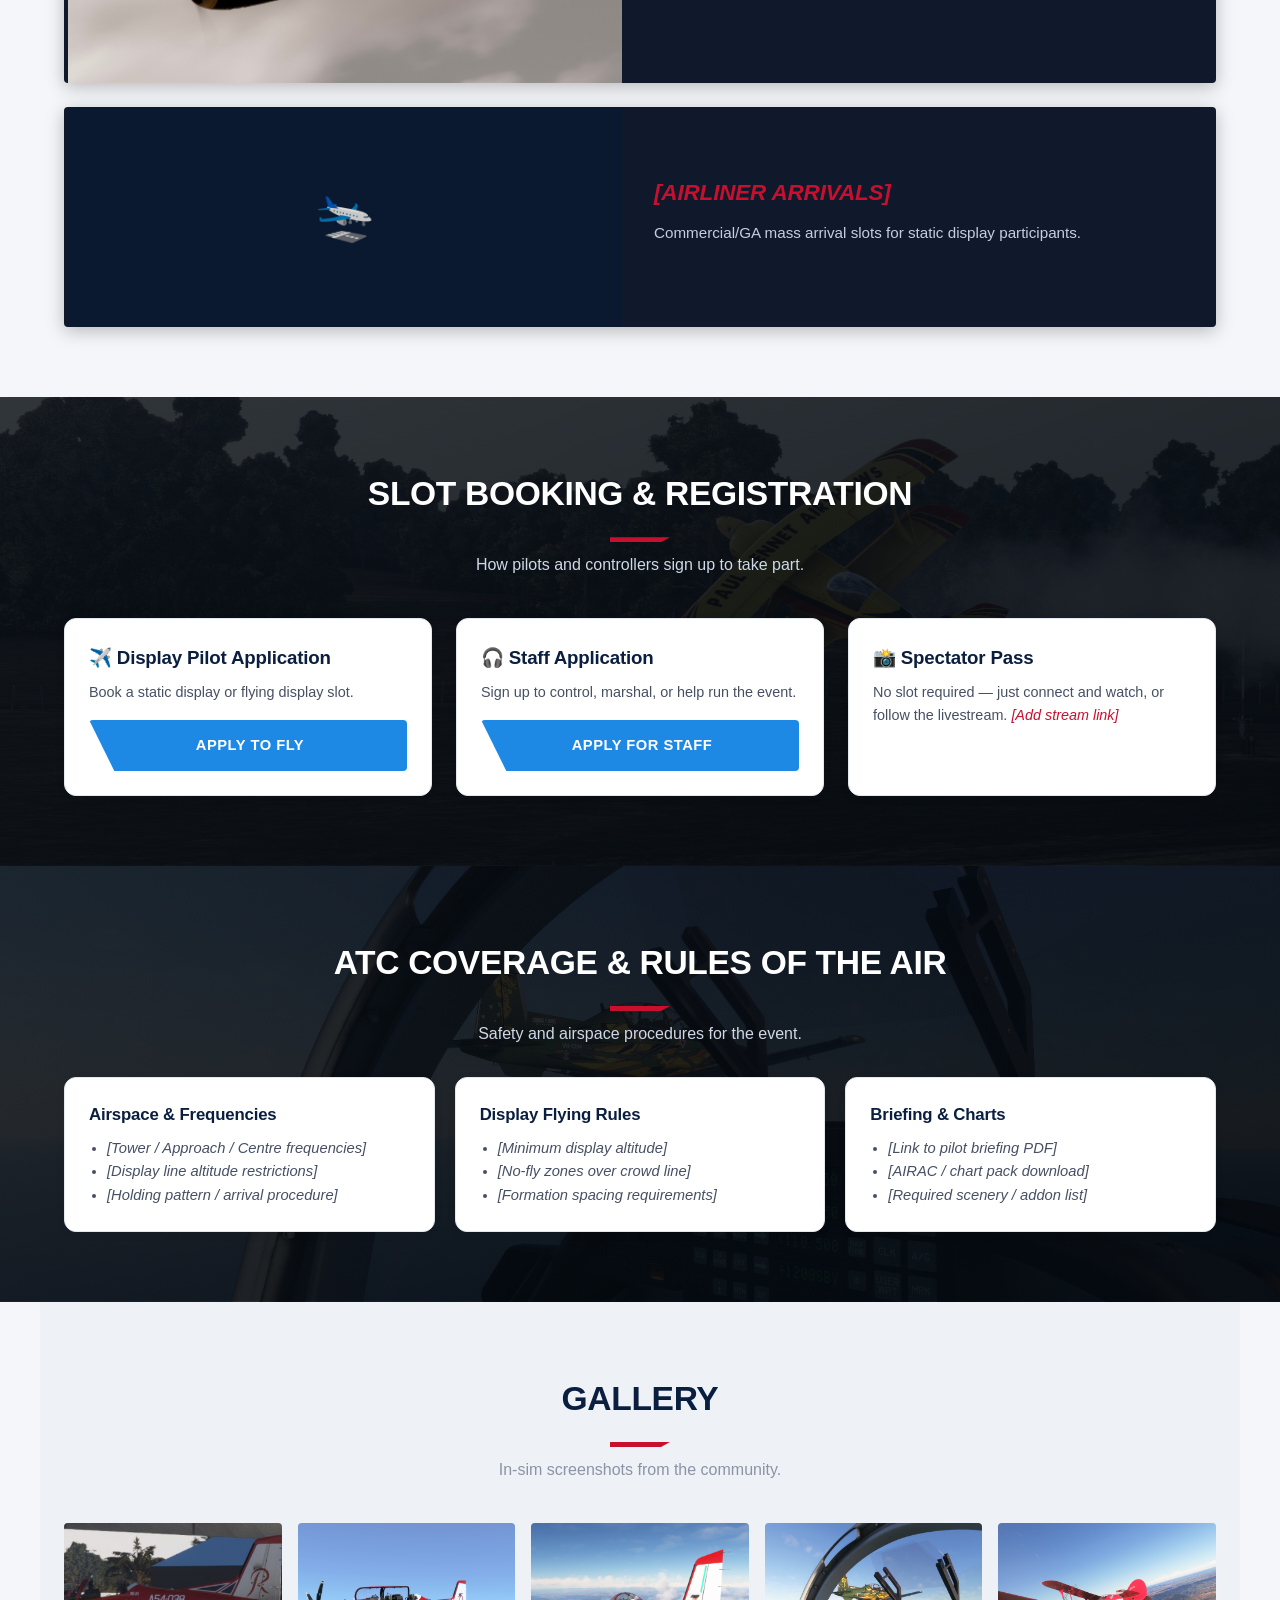
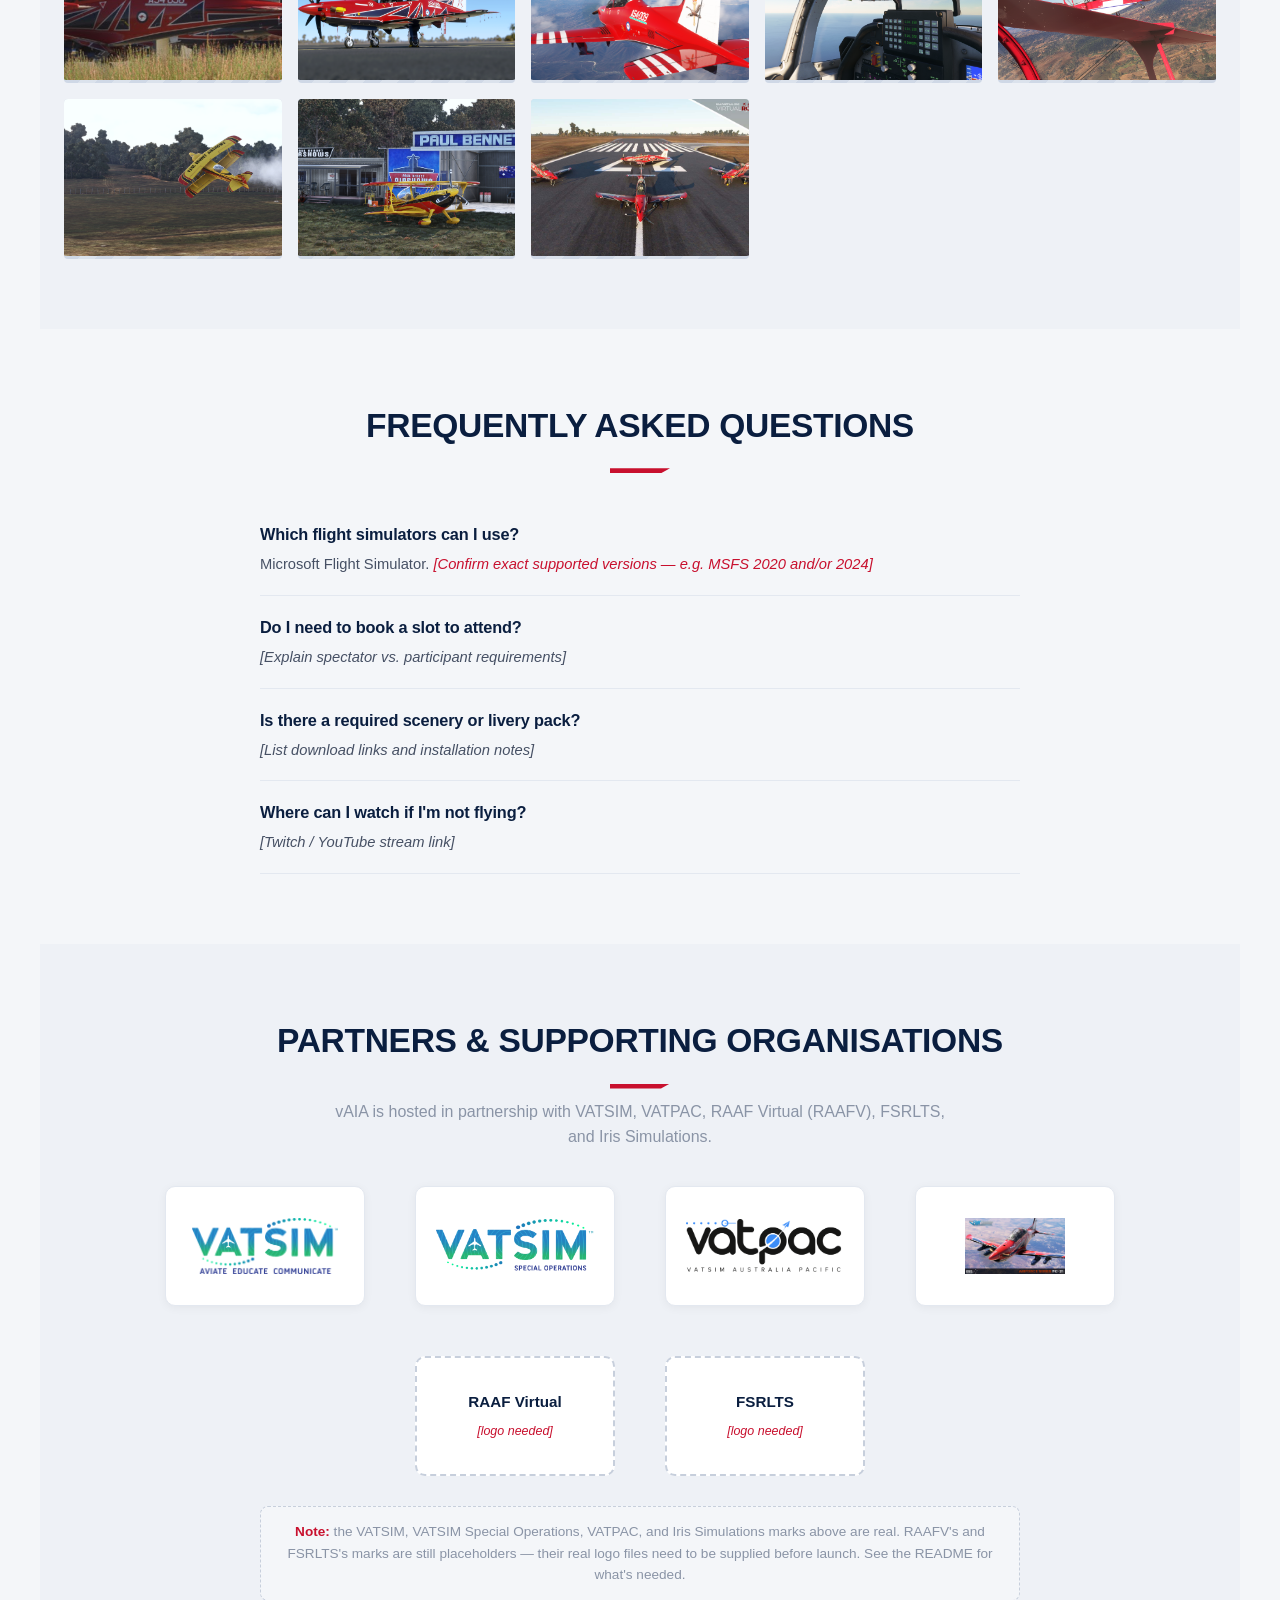
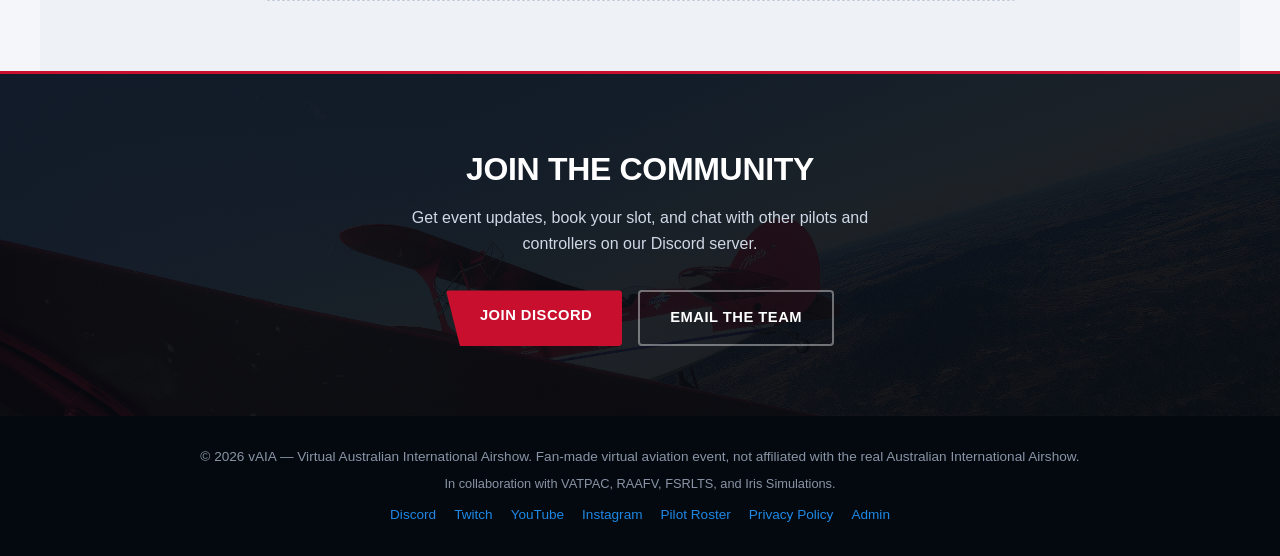
==== commit 8306edbf: "Update VATSIM Special Operations logo in index.html" ====
--- a/index.html
+++ b/index.html
@@ -626,7 +626,7 @@
       <img src="assets/img/home/vatsim-logo.png" alt="VATSIM">
     </a>
     <a class="partner-card" href="https://www.vatsim.net" target="_blank" rel="noopener">
-      <img src="assets/img/home/vatsim-special-ops-logo.png" alt="VATSIM Special Operations">
+      <img src="assets/img/home/VSOA_Logo_2026_tm_clear.png" alt="VATSIM Special Operations">
     </a>
     <a class="partner-card" href="https://vatpac.org/" target="_blank" rel="noopener">
       <img src="assets/img/home/vatpac-logo.png" alt="VATPAC — VATSIM Australia Pacific">
